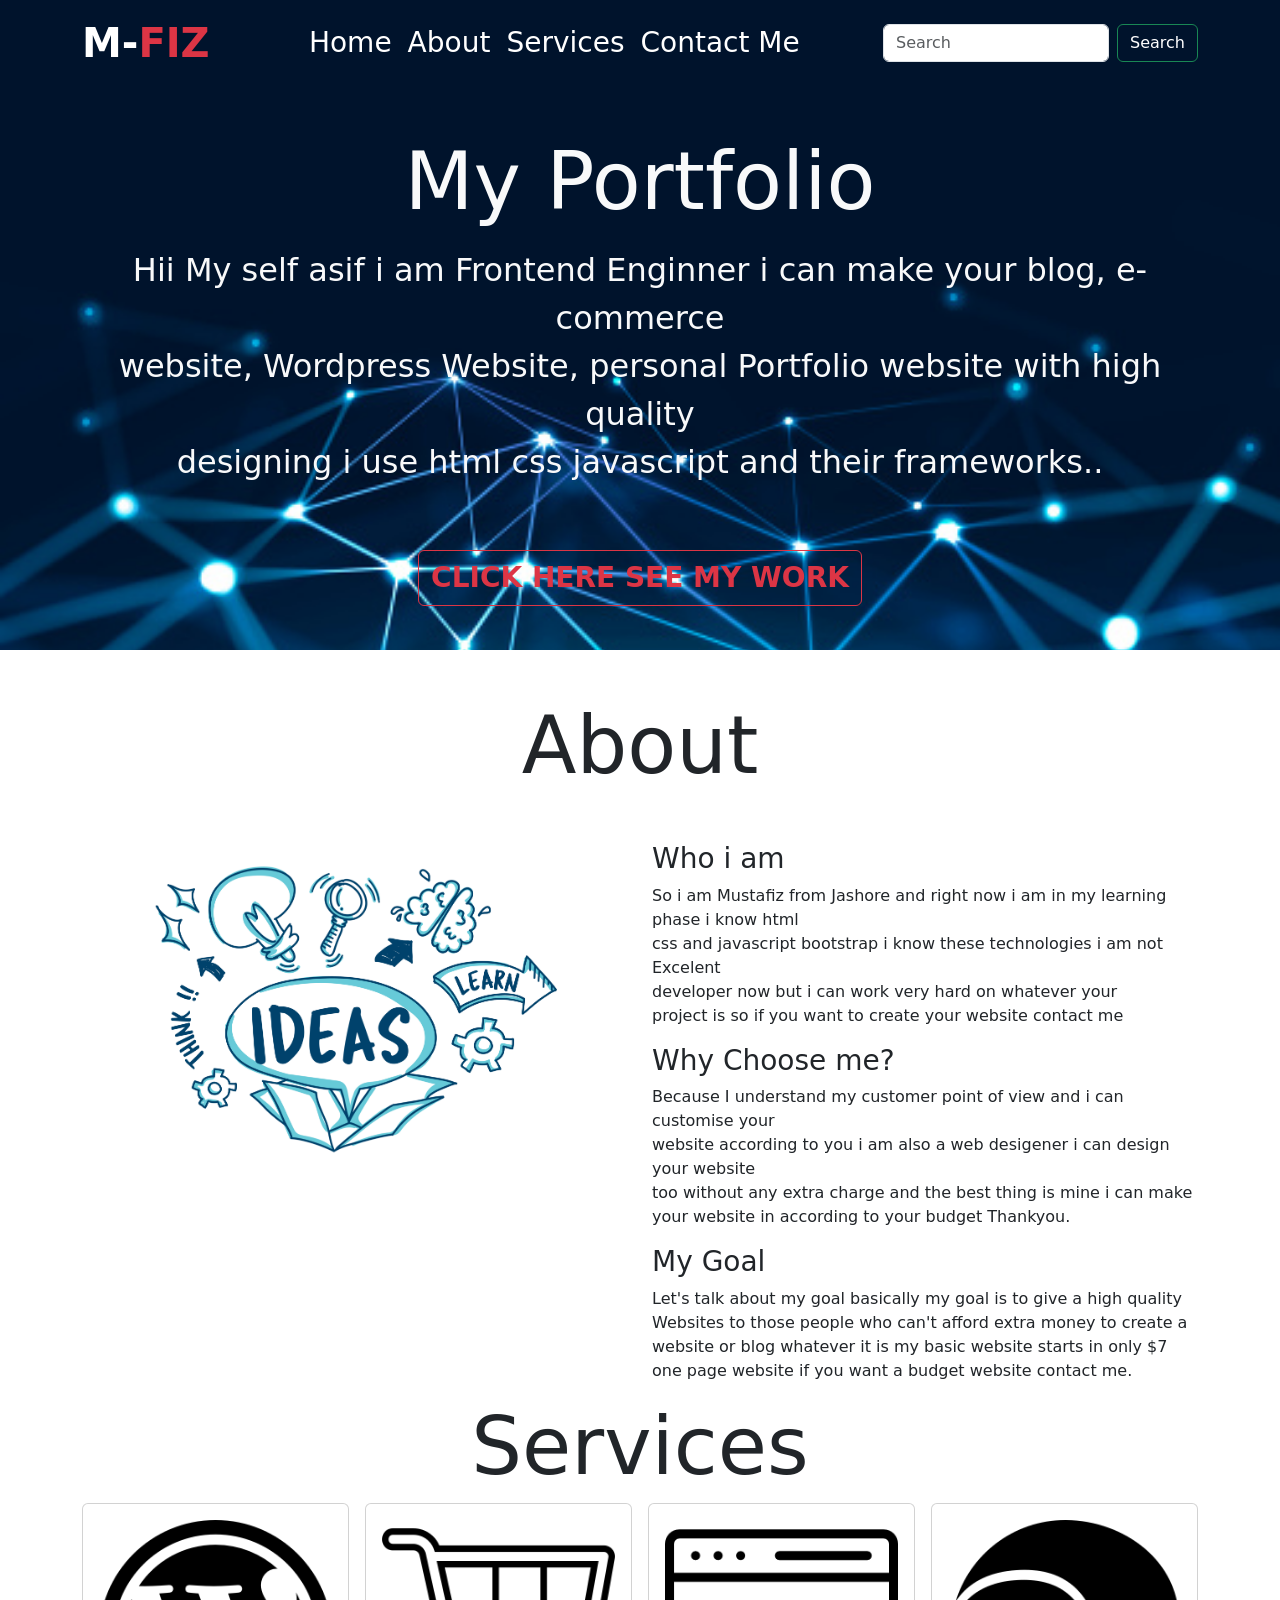
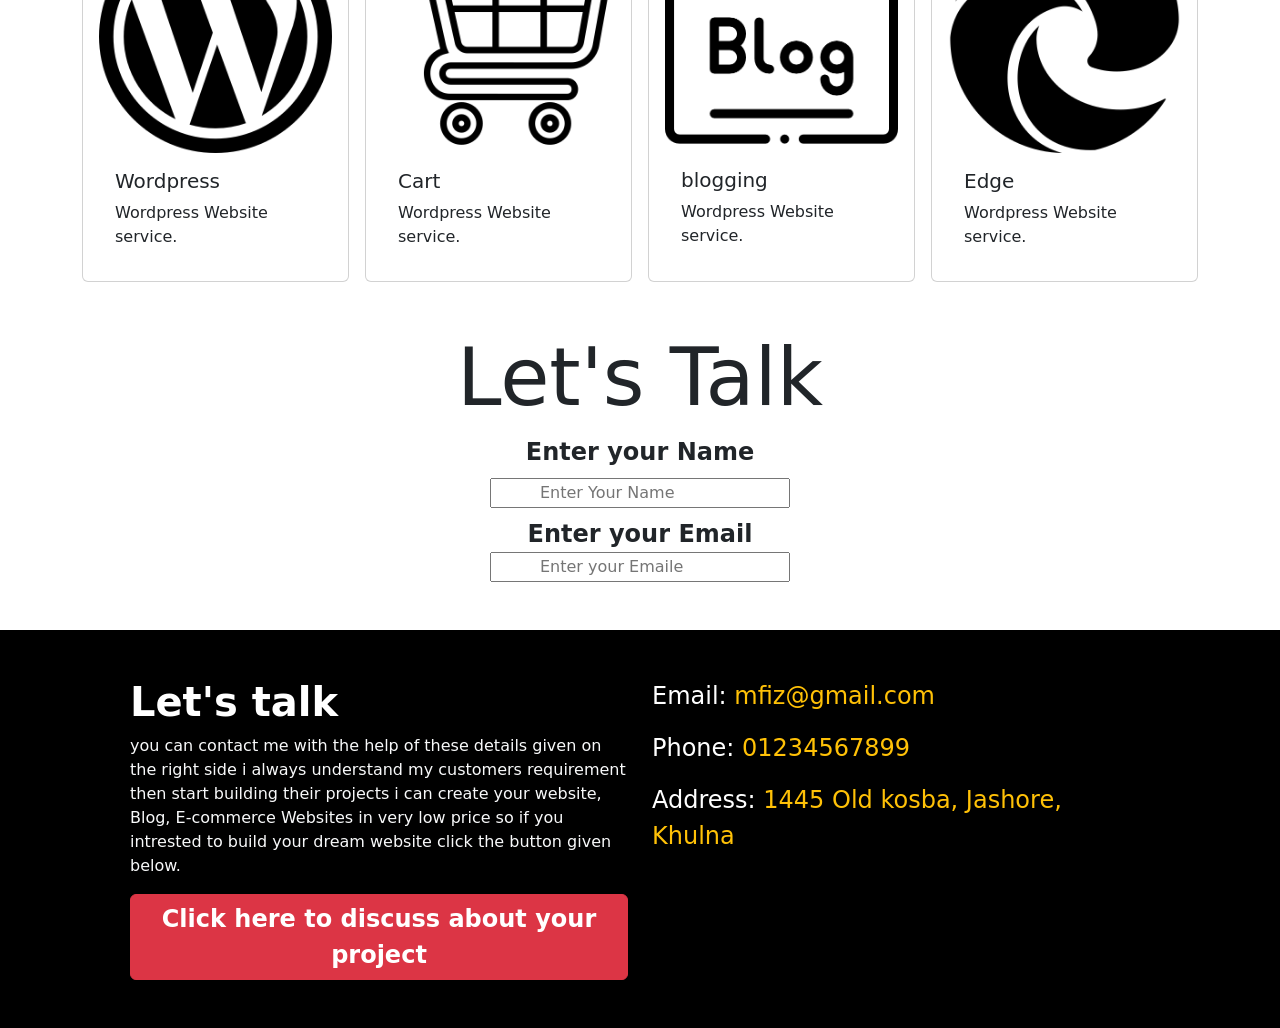
==== index.html @ 5efc2da9 "Add files via upload" ====
<!doctype html>
<html lang="en">

<head>
    <meta charset="utf-8">
    <meta name="viewport" content="width=device-width, initial-scale=1">
    <title>M-FIZ</title>
    <link href="https://cdn.jsdelivr.net/npm/bootstrap@5.3.0-alpha1/dist/css/bootstrap.min.css" rel="stylesheet"
        integrity="sha384-GLhlTQ8iRABdZLl6O3oVMWSktQOp6b7In1Zl3/Jr59b6EGGoI1aFkw7cmDA6j6gD" crossorigin="anonymous">
    <link rel="stylesheet" href="style.css">
</head>

<body>
    <!-- heder section start -->
    <header class="idea" id="home">
        <!-- navber section start -->
        <nav class="navbar navbar-expand-lg ">
            <div class="container">
                <a class="navbar-brand fs-1 text-white fw-bolder" href="#">M-<span class="text-danger">FIZ</span></a>
                <button class="navbar-toggler" type="button" data-bs-toggle="collapse"
                    data-bs-target="#navbarSupportedContent" aria-controls="navbarSupportedContent"
                    aria-expanded="false" aria-label="Toggle navigation">
                    <span class="navbar-toggler-icon"></span>
                </button>
                <div class="collapse navbar-collapse" id="navbarSupportedContent">
                    <ul class="navbar-nav mx-auto mb-2 mb-lg-0">
                        <li class="nav-item">
                            <a class="nav-link active fs-3 text-white" aria-current="page" href="#home">Home</a>
                        </li>
                        <li class="nav-item">
                            <a class="nav-link fs-3 text-white" href="#about">About</a>
                        </li>
                        <li class="nav-item">
                            <a class="nav-link fs-3 text-white" href="#service">Services</a>
                        </li>
                        <li class="nav-item">
                            <a class="nav-link fs-3 text-white" href="#contact">Contact Me</a>
                        </li>
                    </ul>
                    <form class="d-flex" role="search">
                        <input class="form-control me-2" type="search" placeholder="Search" aria-label="Search">
                        <button class="btn btn-outline-success text-white" type="submit">Search</button>
                    </form>
                </div>
            </div>
        </nav>
        <!-- banner section start -->
        <section class="container" id="home">
            <div class="banner text-center mt-5">
                <h1 class="text-light section-heading">My Portfolio</h1>
                <p class="fs-2 text-light mt-3 mb-3">Hii My self asif i am Frontend Enginner i can make your blog,
                    e-commerce <br>
                    website, Wordpress Website,
                    personal Portfolio website with high quality <br>
                    designing i use html css javascript and their
                    frameworks..</p>
                <button class="btn btn-outline-danger fs-3 fw-bold mt-5">CLICK HERE SEE MY WORK</button>
            </div>
        </section>
    </header>
    <!-- about section start -->
    <section class="container mt-5" id="about">
        <h1 class="section-heading text-center">About</h1>
        <div class="mt-5">
            <div class="row row-cols-1 row-cols-md-2">
                <div class="col">
                    <div class="img">
                        <img class="img-fluid" src="images/20540.jpg" alt="">
                    </div>
                </div>
                <div class="col">
                    <h3>Who i am</h3>
                    <p>So i am Mustafiz from Jashore and right now i am in my learning phase i know html <br> css and javascript bootstrap i know these technologies i am not Excelent <br> developer now but i can work very hard on whatever your <br> project is so if you want to create your website contact me</p>
                    <h3>Why Choose me?</h3>
                    <p>Because I understand my customer point of view and i can customise your <br> website according to you i am also a web desigener i can design your website <br> too without any extra charge and the best thing is mine i can make your website in according to your budget Thankyou.</p>
                    <h3>My Goal</h3>
                    <p>Let's talk about my goal basically my goal is to give a high quality Websites to those people who can't afford extra money to create a website or blog whatever it is my basic website starts in only $7 one page website if you want a budget website contact me.</p>
                </div>
            </div>
        </div>
    </section>
    <!-- service section start -->
    <section class="container service-center" id="service">
        <h1 class="section-heading text-center">Services</h1>
        <div class="d-flex flex-md-row flex-column  gap-3">
            <div class="card p-3 " style="width: 18rem;">
                <img src="images/wordpress-logo.png" class="card-img-top" alt="...">
                <div class="card-body">
                  <h5 class="card-title">Wordpress</h5>
                  <p class="card-text">Wordpress Website service.</p>
                </div>
              </div>
            <div class="card p-3 " style="width: 18rem;">
                <img src="images/purchase.png" class="card-img-top" alt="...">
                <div class="card-body">
                  <h5 class="card-title">Cart</h5>
                  <p class="card-text">Wordpress Website service.</p>
                </div>
              </div>
            <div class="card p-3 " style="width: 18rem;">
                <img src="images/blogging.png" class="card-img-top" alt="...">
                <div class="card-body">
                  <h5 class="card-title">blogging</h5>
                  <p class="card-text">Wordpress Website service.</p>
                </div>
              </div>
            <div class="card p-3 " style="width: 18rem;">
                <img src="images/microsoft.png" class="card-img-top" alt="...">
                <div class="card-body">
                  <h5 class="card-title">Edge</h5>
                  <p class="card-text">Wordpress Website service.</p>
                </div>
              </div>
        </div>
    </section>
    <!-- lets talk section -->
    <section class="container mt-5 mb-5" id="contact">
        <h1 class="section-heading text-center">Let's Talk</h1>
        <div class="form text-center">
            <form action="#">
                <label class="fw-bold fs-4 d-block mb-2">Enter your Name</label>
                <input class="px-5" type="text" placeholder="Enter Your Name">
                <label class="fw-bold fs-4 d-block mt-2">Enter your Email</label>
                <input class="px-5" type="text" placeholder="Enter your Emaile">
            </form>
        </div>
    </section>
    <footer class="bg-black">
        <div class="container">
            <div class="row row-cols-1 row-cols-md-2 p-5">
                <div class="col">
                    <h3 class="text-white fw-bold fs-1">Let's talk</h3>
                    <p class="text-light">you can contact me with the help of these details given on the right side i always understand my customers requirement then start building their projects i can create your website, Blog, E-commerce Websites in very low price so if you intrested to build your dream website click the button given below.</p>
                    <button class="btn btn-danger fs-4 fw-bold">Click here to discuss about your project</button>
                </div>
                <div class="col">
                    <p class="fs-4 text-white">Email: <span  class="text-warning">  mfiz@gmail.com</span></p>
                    <p class="fs-4 text-white">Phone: <span class="text-warning">01234567899</span></p>
                    <p class="fs-4 text-white">Address: <span class="text-warning">1445 Old kosba, Jashore, Khulna</span></p>
                </div>
            </div>
        </div>
    </footer>

    <script src="https://cdn.jsdelivr.net/npm/bootstrap@5.3.0-alpha1/dist/js/bootstrap.bundle.min.js"
        integrity="sha384-w76AqPfDkMBDXo30jS1Sgez6pr3x5MlQ1ZAGC+nuZB+EYdgRZgiwxhTBTkF7CXvN" crossorigin="anonymous">
    </script>
</body>

</html>
---- style.css ----
.idea{
    background-image: url(images/banner.jpg);
    height: 650px;
    width: 100%;
    background-size: cover;
    background-repeat: no-repeat;
}
.section-heading{
    font-size: 5rem;
}
.service-center{
    margin: auto;
}
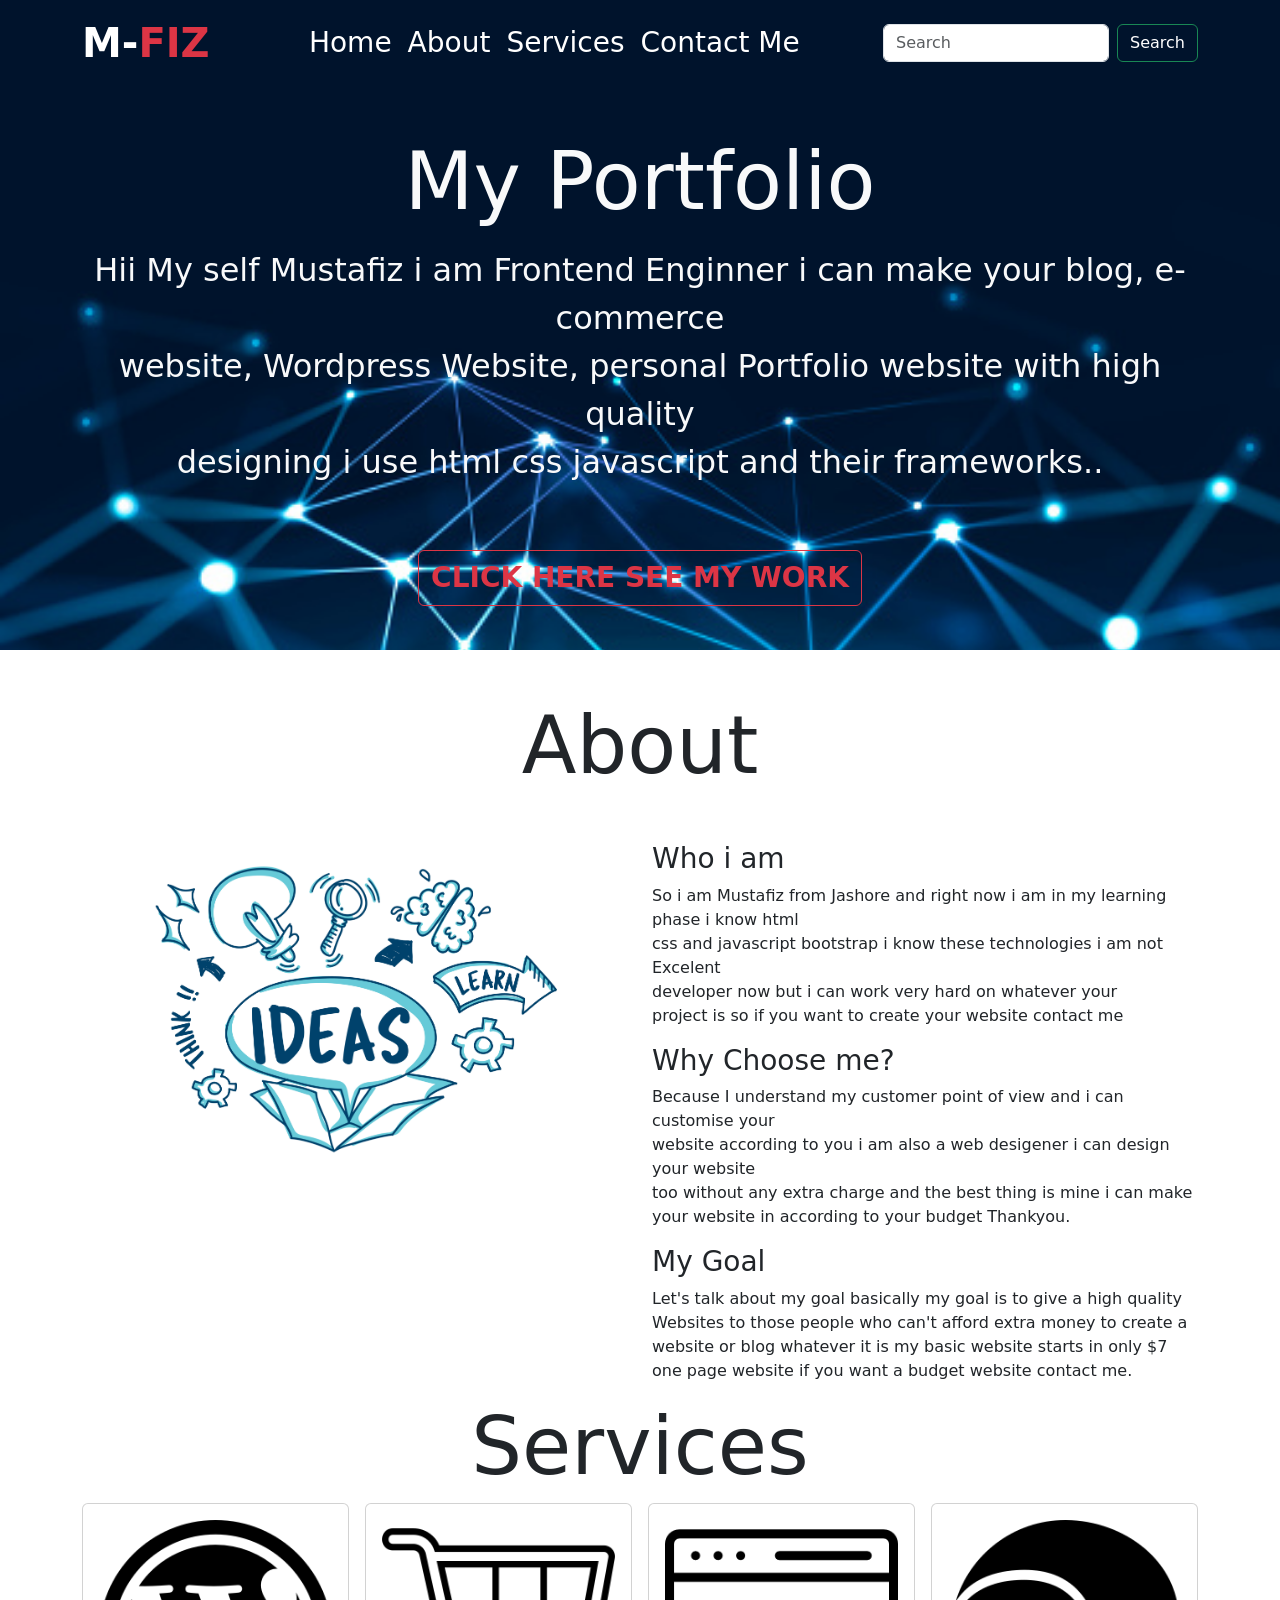
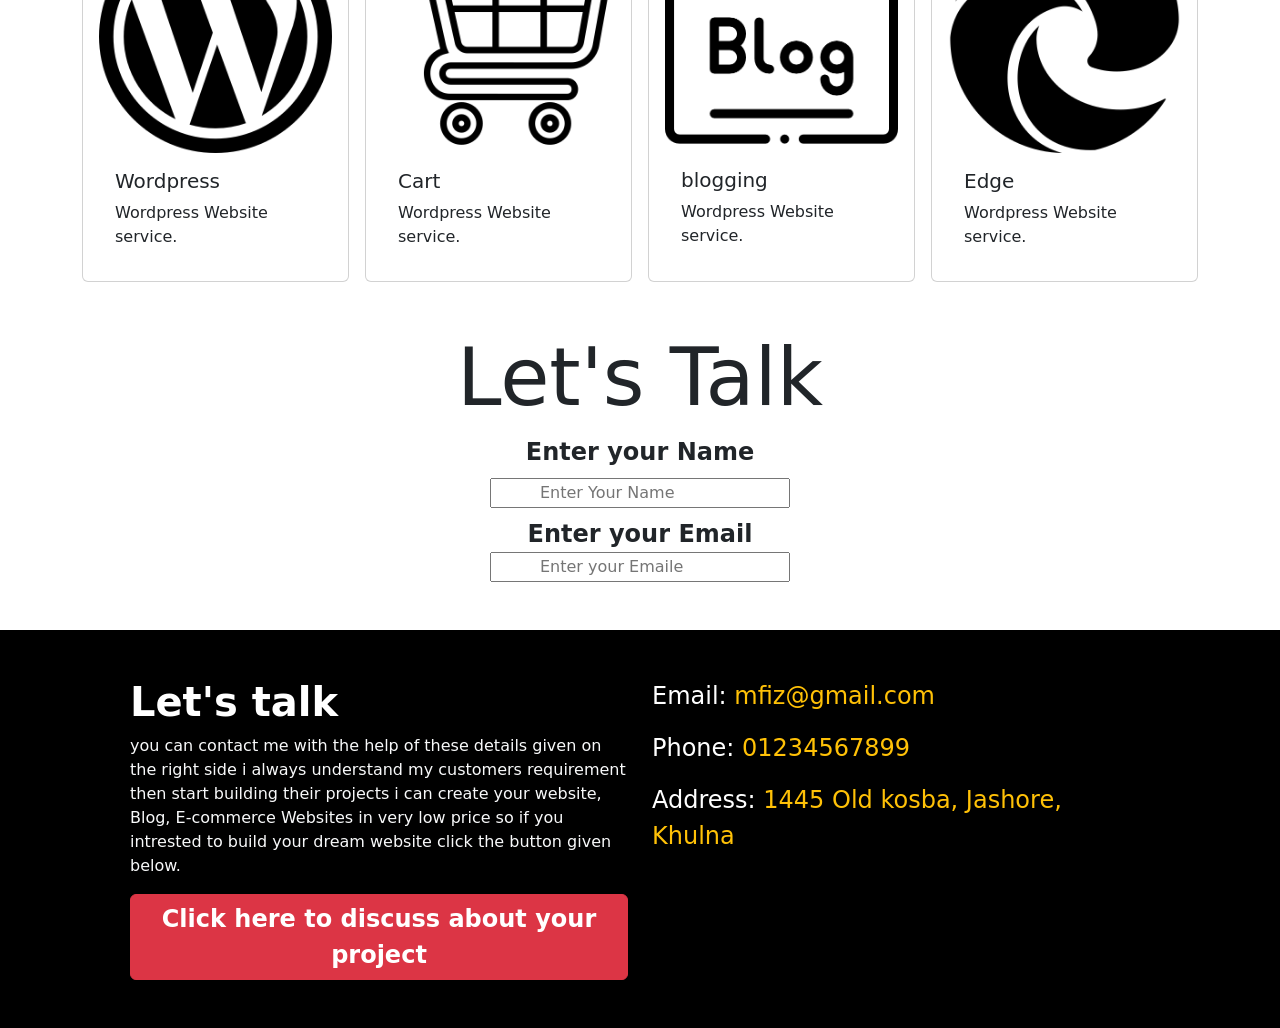
==== commit fe2e1474: "Update index.html" ====
--- a/index.html
+++ b/index.html
@@ -48,7 +48,7 @@
         <section class="container" id="home">
             <div class="banner text-center mt-5">
                 <h1 class="text-light section-heading">My Portfolio</h1>
-                <p class="fs-2 text-light mt-3 mb-3">Hii My self asif i am Frontend Enginner i can make your blog,
+                <p class="fs-2 text-light mt-3 mb-3">Hii My self Mustafiz i am Frontend Enginner i can make your blog,
                     e-commerce <br>
                     website, Wordpress Website,
                     personal Portfolio website with high quality <br>
@@ -147,4 +147,4 @@
     </script>
 </body>
 
-</html>+</html>
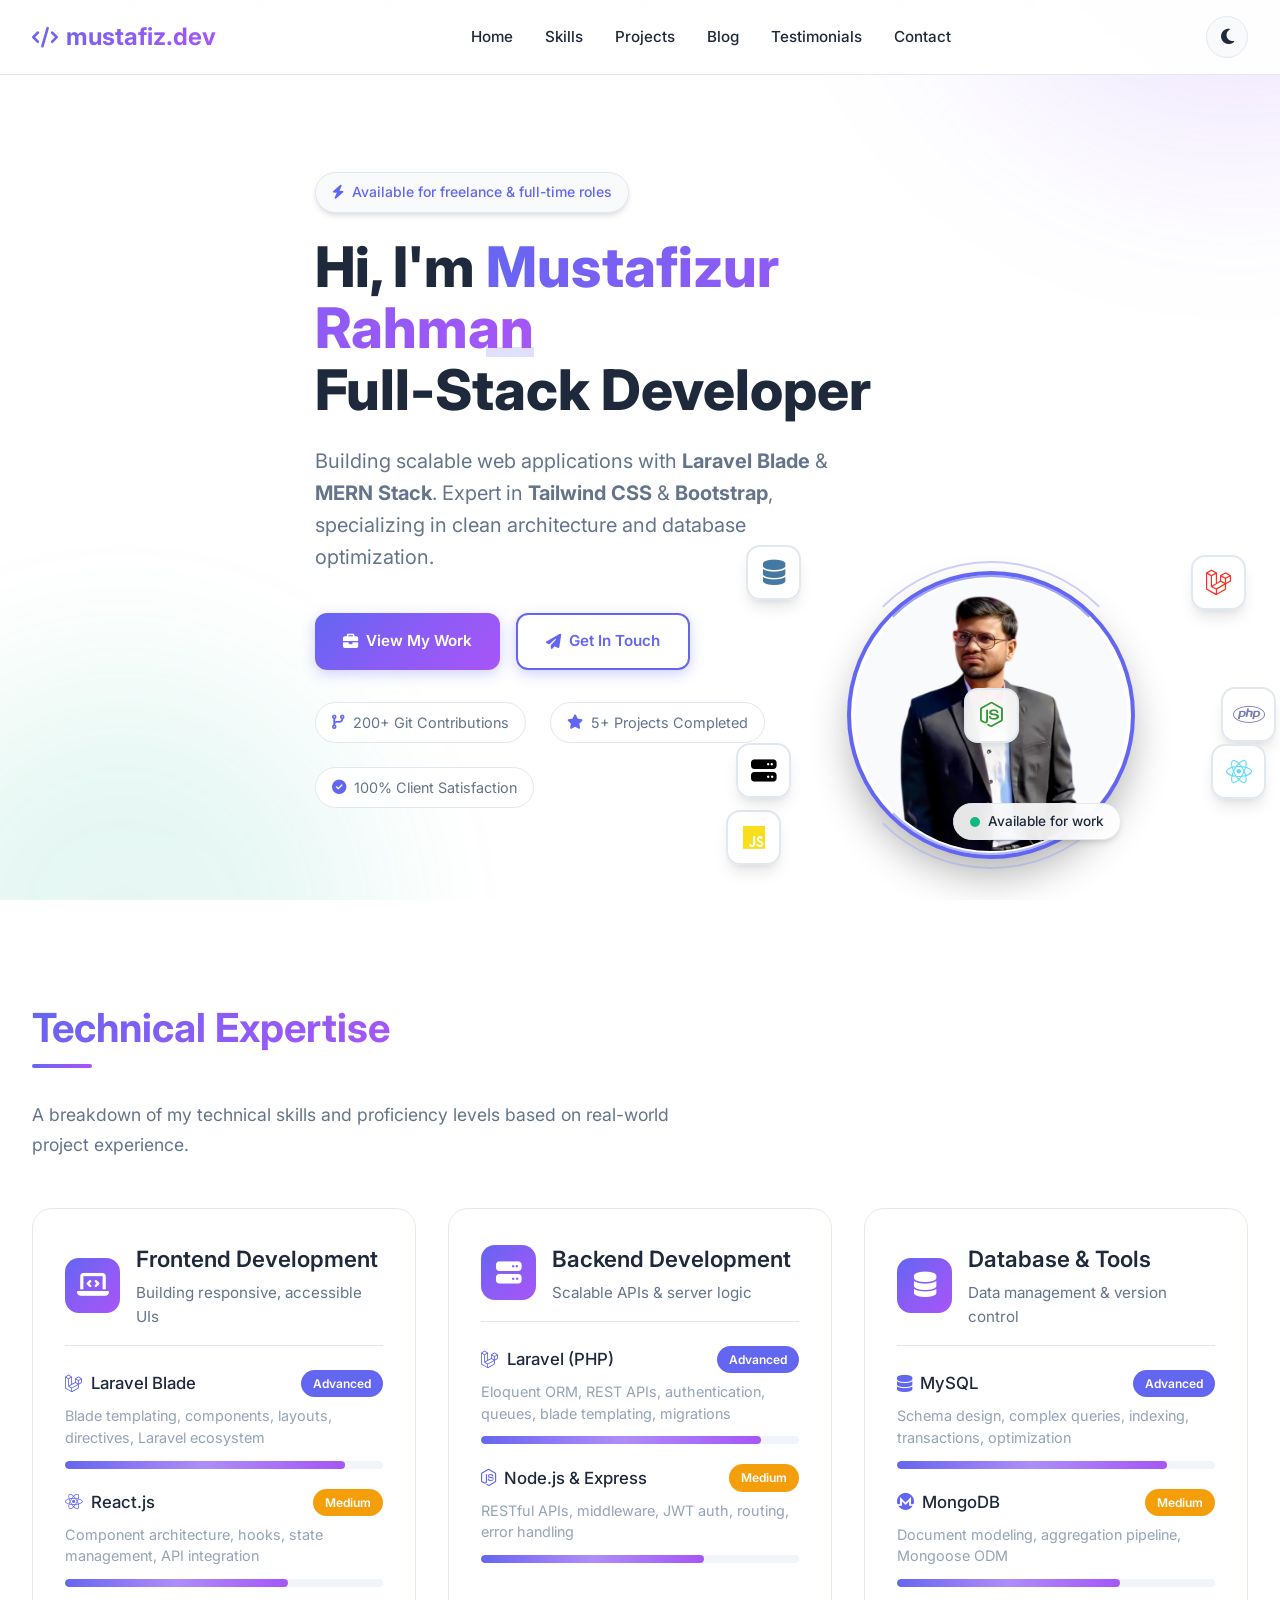
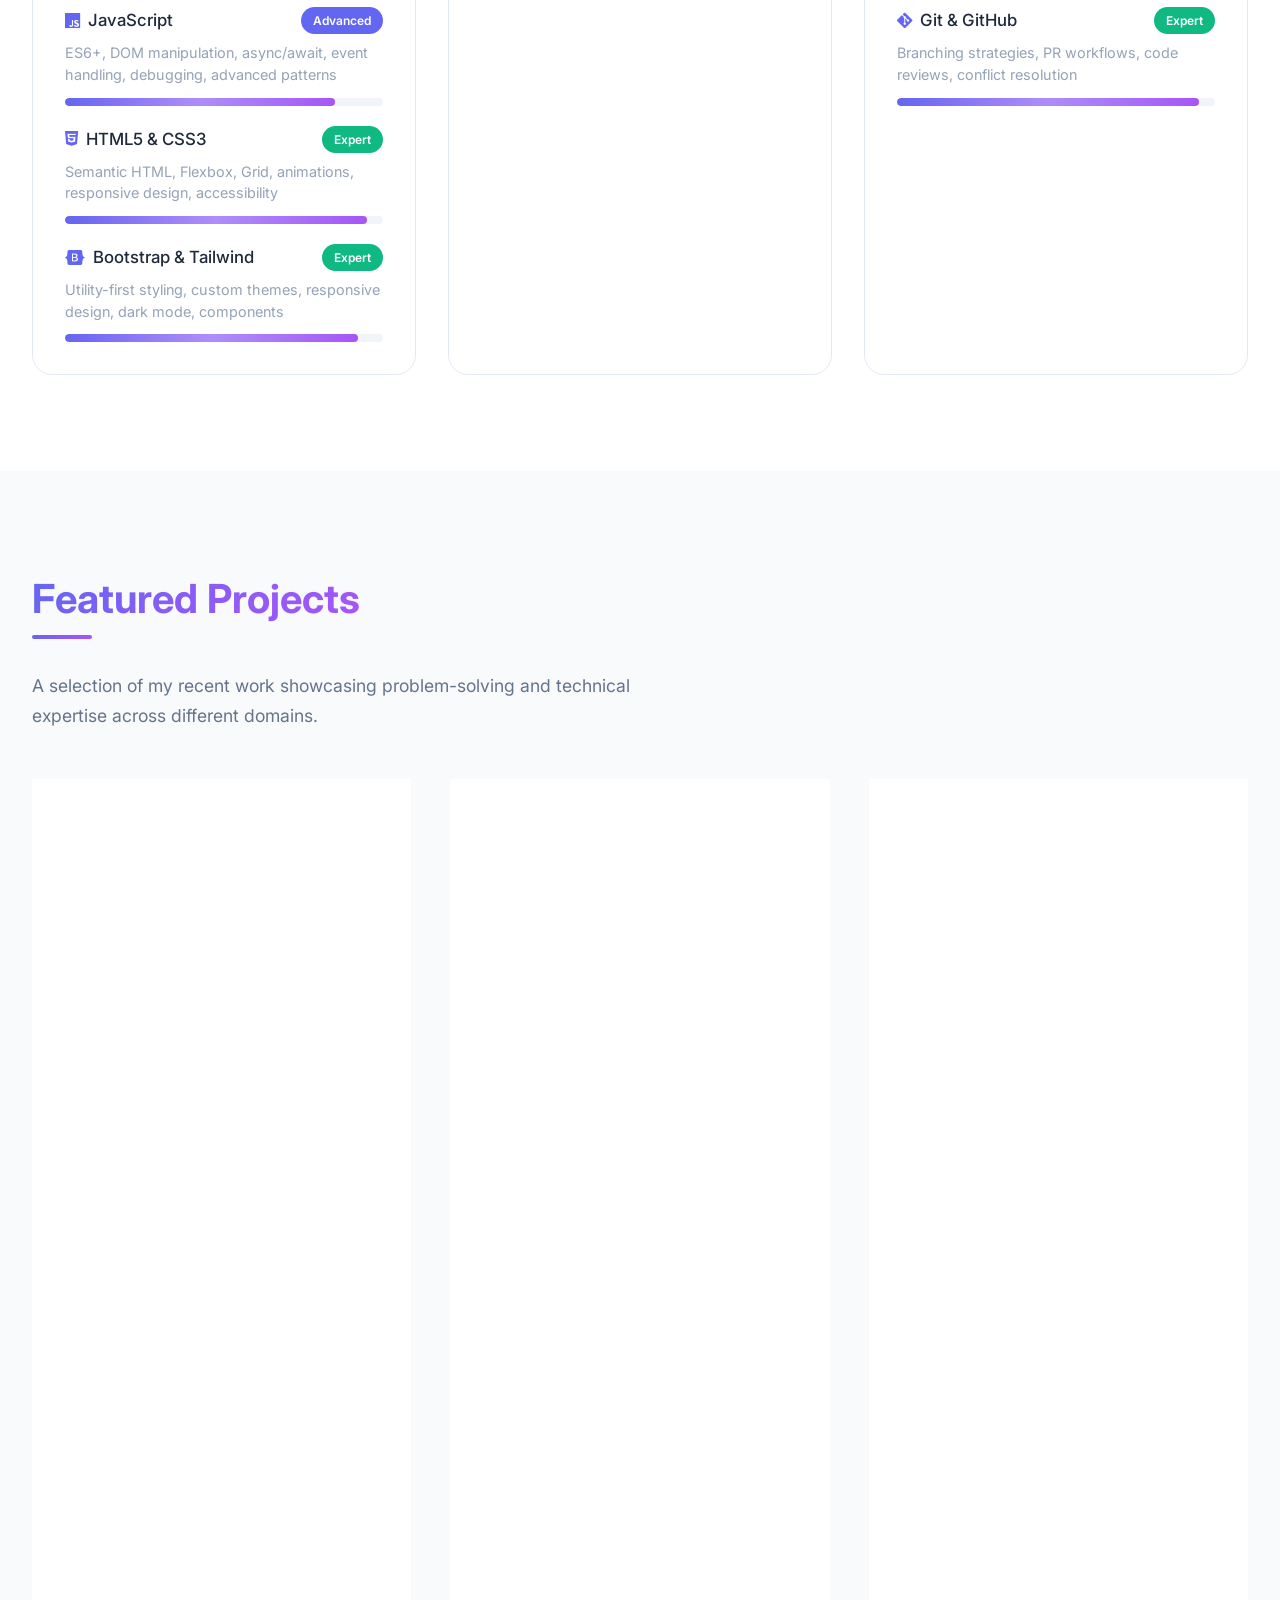
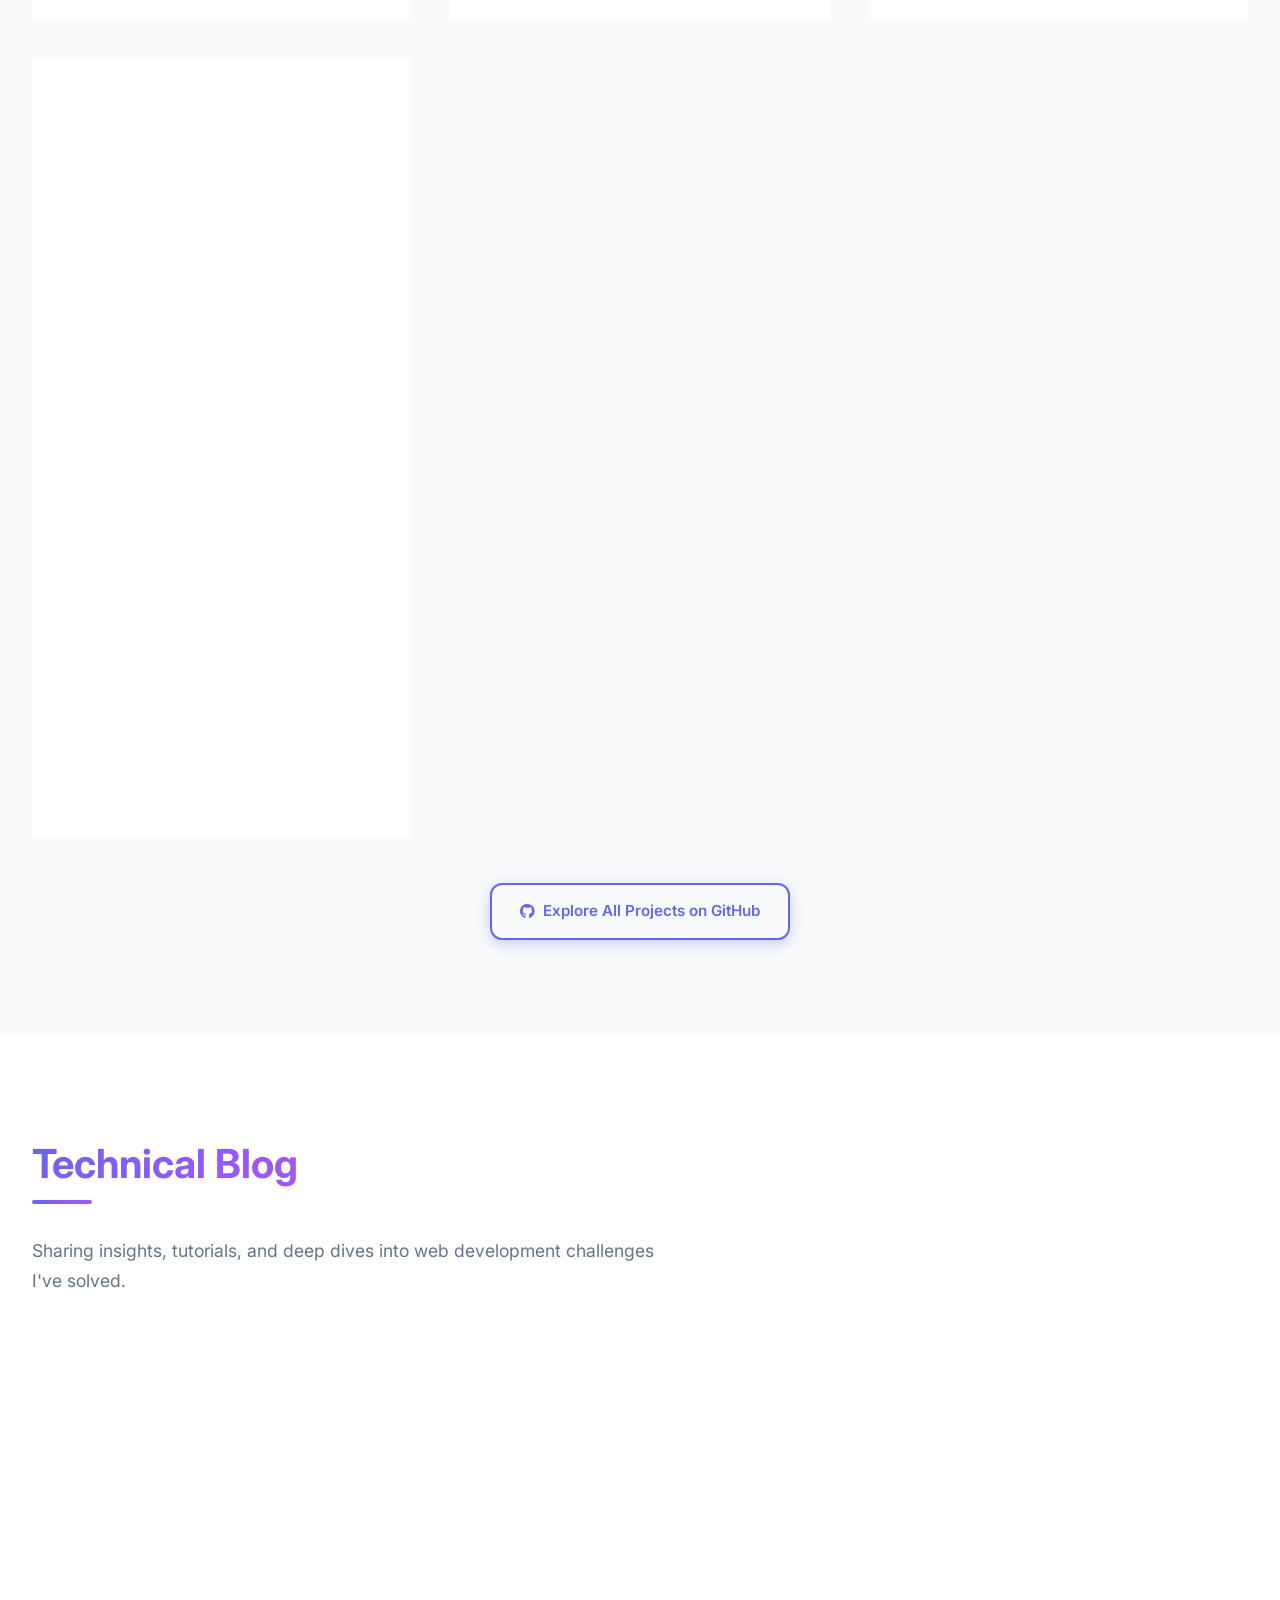
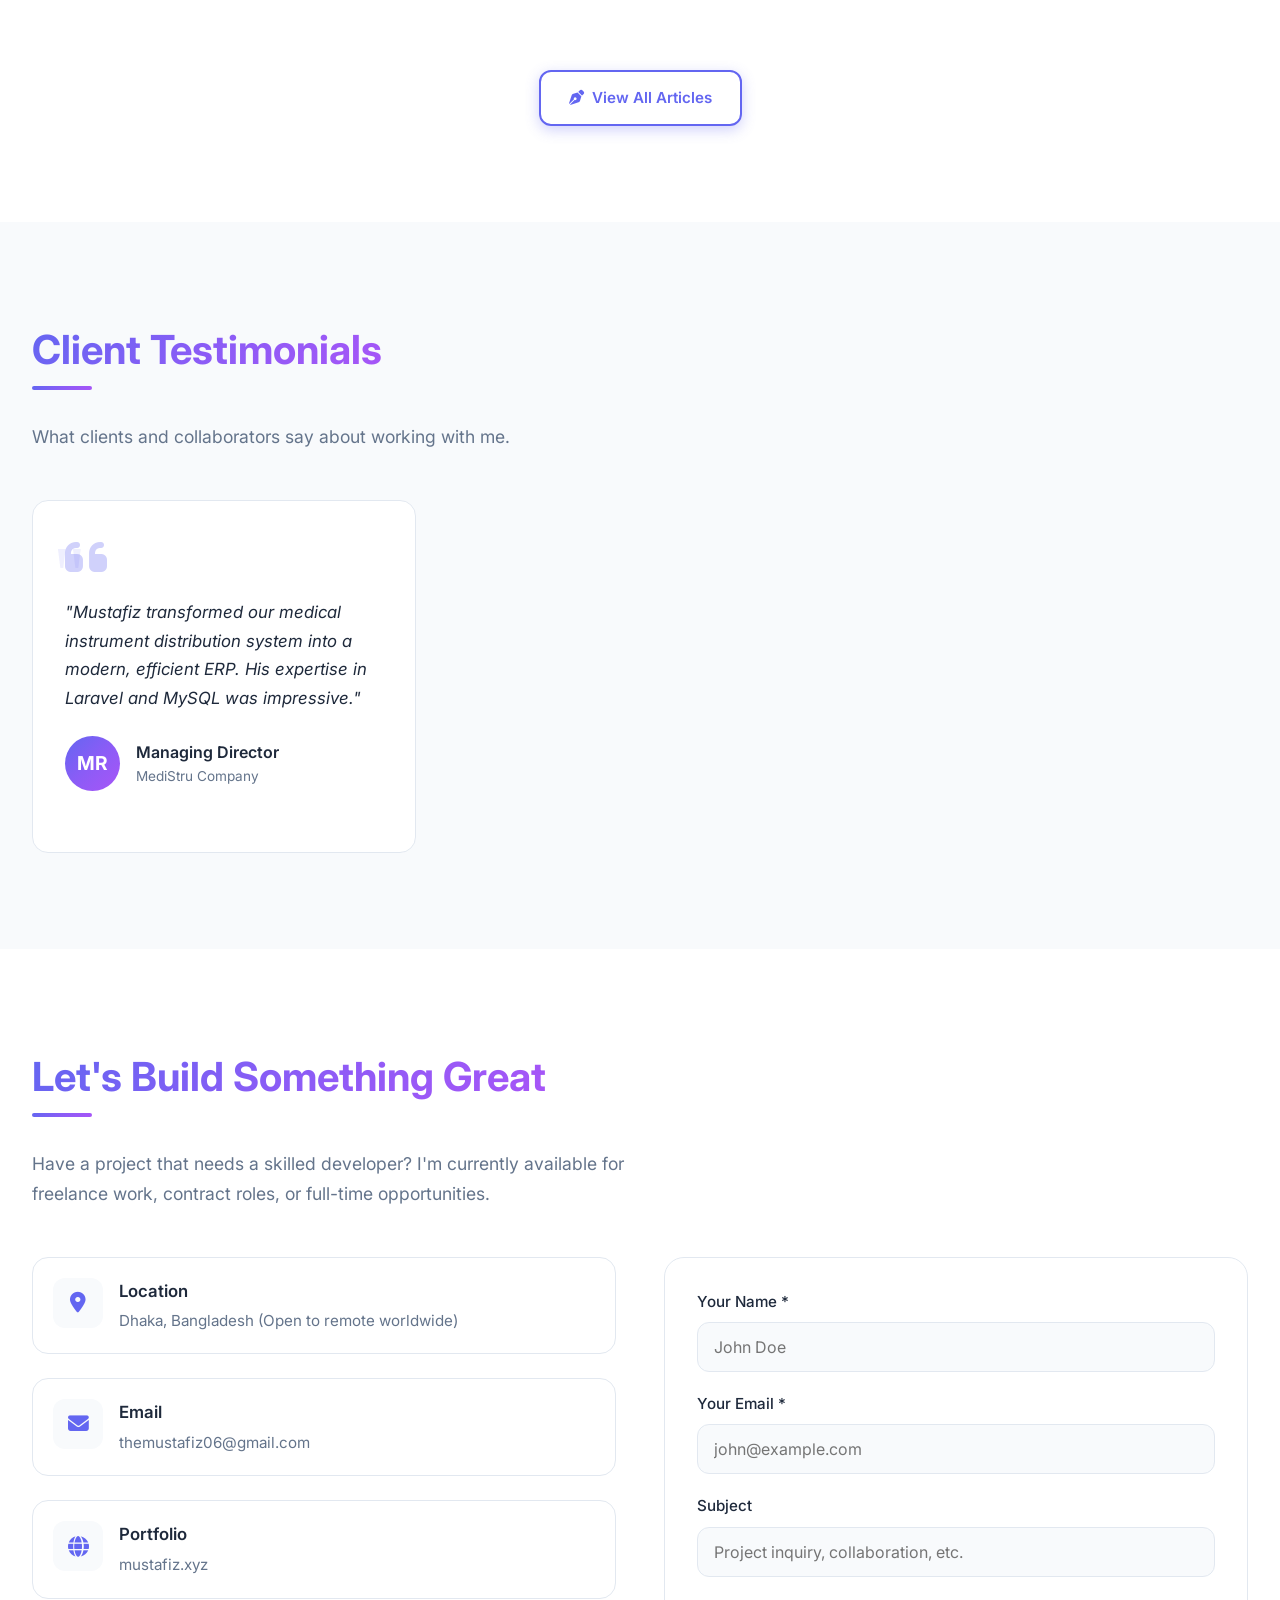
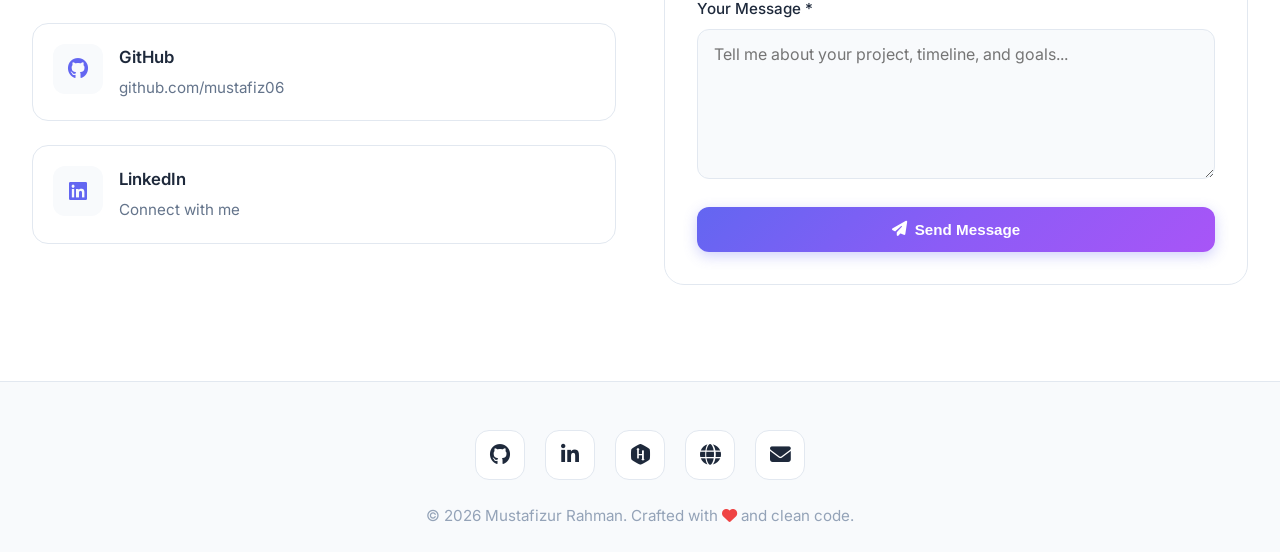
==== commit 7dd835c6: "full site upload" ====
--- a/index.html
+++ b/index.html
@@ -1,150 +1,918 @@
-<!doctype html>
-<html lang="en">
-
-<head>
-    <meta charset="utf-8">
-    <meta name="viewport" content="width=device-width, initial-scale=1">
-    <title>M-FIZ</title>
-    <link href="https://cdn.jsdelivr.net/npm/bootstrap@5.3.0-alpha1/dist/css/bootstrap.min.css" rel="stylesheet"
-        integrity="sha384-GLhlTQ8iRABdZLl6O3oVMWSktQOp6b7In1Zl3/Jr59b6EGGoI1aFkw7cmDA6j6gD" crossorigin="anonymous">
-    <link rel="stylesheet" href="style.css">
-</head>
-
-<body>
-    <!-- heder section start -->
-    <header class="idea" id="home">
-        <!-- navber section start -->
-        <nav class="navbar navbar-expand-lg ">
-            <div class="container">
-                <a class="navbar-brand fs-1 text-white fw-bolder" href="#">M-<span class="text-danger">FIZ</span></a>
-                <button class="navbar-toggler" type="button" data-bs-toggle="collapse"
-                    data-bs-target="#navbarSupportedContent" aria-controls="navbarSupportedContent"
-                    aria-expanded="false" aria-label="Toggle navigation">
-                    <span class="navbar-toggler-icon"></span>
-                </button>
-                <div class="collapse navbar-collapse" id="navbarSupportedContent">
-                    <ul class="navbar-nav mx-auto mb-2 mb-lg-0">
-                        <li class="nav-item">
-                            <a class="nav-link active fs-3 text-white" aria-current="page" href="#home">Home</a>
-                        </li>
-                        <li class="nav-item">
-                            <a class="nav-link fs-3 text-white" href="#about">About</a>
-                        </li>
-                        <li class="nav-item">
-                            <a class="nav-link fs-3 text-white" href="#service">Services</a>
-                        </li>
-                        <li class="nav-item">
-                            <a class="nav-link fs-3 text-white" href="#contact">Contact Me</a>
-                        </li>
-                    </ul>
-                    <form class="d-flex" role="search">
-                        <input class="form-control me-2" type="search" placeholder="Search" aria-label="Search">
-                        <button class="btn btn-outline-success text-white" type="submit">Search</button>
-                    </form>
-                </div>
-            </div>
-        </nav>
-        <!-- banner section start -->
-        <section class="container" id="home">
-            <div class="banner text-center mt-5">
-                <h1 class="text-light section-heading">My Portfolio</h1>
-                <p class="fs-2 text-light mt-3 mb-3">Hii My self Mustafiz i am Frontend Enginner i can make your blog,
-                    e-commerce <br>
-                    website, Wordpress Website,
-                    personal Portfolio website with high quality <br>
-                    designing i use html css javascript and their
-                    frameworks..</p>
-                <button class="btn btn-outline-danger fs-3 fw-bold mt-5">CLICK HERE SEE MY WORK</button>
-            </div>
-        </section>
-    </header>
-    <!-- about section start -->
-    <section class="container mt-5" id="about">
-        <h1 class="section-heading text-center">About</h1>
-        <div class="mt-5">
-            <div class="row row-cols-1 row-cols-md-2">
-                <div class="col">
-                    <div class="img">
-                        <img class="img-fluid" src="images/20540.jpg" alt="">
-                    </div>
-                </div>
-                <div class="col">
-                    <h3>Who i am</h3>
-                    <p>So i am Mustafiz from Jashore and right now i am in my learning phase i know html <br> css and javascript bootstrap i know these technologies i am not Excelent <br> developer now but i can work very hard on whatever your <br> project is so if you want to create your website contact me</p>
-                    <h3>Why Choose me?</h3>
-                    <p>Because I understand my customer point of view and i can customise your <br> website according to you i am also a web desigener i can design your website <br> too without any extra charge and the best thing is mine i can make your website in according to your budget Thankyou.</p>
-                    <h3>My Goal</h3>
-                    <p>Let's talk about my goal basically my goal is to give a high quality Websites to those people who can't afford extra money to create a website or blog whatever it is my basic website starts in only $7 one page website if you want a budget website contact me.</p>
-                </div>
-            </div>
-        </div>
-    </section>
-    <!-- service section start -->
-    <section class="container service-center" id="service">
-        <h1 class="section-heading text-center">Services</h1>
-        <div class="d-flex flex-md-row flex-column  gap-3">
-            <div class="card p-3 " style="width: 18rem;">
-                <img src="images/wordpress-logo.png" class="card-img-top" alt="...">
-                <div class="card-body">
-                  <h5 class="card-title">Wordpress</h5>
-                  <p class="card-text">Wordpress Website service.</p>
-                </div>
-              </div>
-            <div class="card p-3 " style="width: 18rem;">
-                <img src="images/purchase.png" class="card-img-top" alt="...">
-                <div class="card-body">
-                  <h5 class="card-title">Cart</h5>
-                  <p class="card-text">Wordpress Website service.</p>
-                </div>
-              </div>
-            <div class="card p-3 " style="width: 18rem;">
-                <img src="images/blogging.png" class="card-img-top" alt="...">
-                <div class="card-body">
-                  <h5 class="card-title">blogging</h5>
-                  <p class="card-text">Wordpress Website service.</p>
-                </div>
-              </div>
-            <div class="card p-3 " style="width: 18rem;">
-                <img src="images/microsoft.png" class="card-img-top" alt="...">
-                <div class="card-body">
-                  <h5 class="card-title">Edge</h5>
-                  <p class="card-text">Wordpress Website service.</p>
-                </div>
-              </div>
-        </div>
-    </section>
-    <!-- lets talk section -->
-    <section class="container mt-5 mb-5" id="contact">
-        <h1 class="section-heading text-center">Let's Talk</h1>
-        <div class="form text-center">
-            <form action="#">
-                <label class="fw-bold fs-4 d-block mb-2">Enter your Name</label>
-                <input class="px-5" type="text" placeholder="Enter Your Name">
-                <label class="fw-bold fs-4 d-block mt-2">Enter your Email</label>
-                <input class="px-5" type="text" placeholder="Enter your Emaile">
-            </form>
-        </div>
-    </section>
-    <footer class="bg-black">
-        <div class="container">
-            <div class="row row-cols-1 row-cols-md-2 p-5">
-                <div class="col">
-                    <h3 class="text-white fw-bold fs-1">Let's talk</h3>
-                    <p class="text-light">you can contact me with the help of these details given on the right side i always understand my customers requirement then start building their projects i can create your website, Blog, E-commerce Websites in very low price so if you intrested to build your dream website click the button given below.</p>
-                    <button class="btn btn-danger fs-4 fw-bold">Click here to discuss about your project</button>
-                </div>
-                <div class="col">
-                    <p class="fs-4 text-white">Email: <span  class="text-warning">  mfiz@gmail.com</span></p>
-                    <p class="fs-4 text-white">Phone: <span class="text-warning">01234567899</span></p>
-                    <p class="fs-4 text-white">Address: <span class="text-warning">1445 Old kosba, Jashore, Khulna</span></p>
-                </div>
-            </div>
-        </div>
-    </footer>
-
-    <script src="https://cdn.jsdelivr.net/npm/bootstrap@5.3.0-alpha1/dist/js/bootstrap.bundle.min.js"
-        integrity="sha384-w76AqPfDkMBDXo30jS1Sgez6pr3x5MlQ1ZAGC+nuZB+EYdgRZgiwxhTBTkF7CXvN" crossorigin="anonymous">
-    </script>
-</body>
-
-</html>
+<!DOCTYPE html>
+<html lang="en">
+
+<head>
+    <meta charset="UTF-8" />
+    <meta name="viewport" content="width=device-width, initial-scale=1.0" />
+    <meta name="description"
+        content="Portfolio of Mustafizur Rahman - Full-Stack Developer specializing in Laravel Blade, MERN Stack, Tailwind CSS & Bootstrap.">
+    <meta name="keywords"
+        content="Mustafizur Rahman, Full-Stack Developer, Laravel, MERN, React, Node.js, Express, MongoDB, MySQL, Bangladesh, Web Developer, Tailwind CSS, Bootstrap">
+    <meta name="author" content="Mustafizur Rahman">
+    <meta property="og:title" content="Mustafizur Rahman | Full-Stack Developer">
+    <meta property="og:description" content="Building scalable web applications with Laravel Blade & MERN Stack">
+    <meta property="og:image" content="/profile.png">
+    <meta property="og:url" content="https://mustafiz.xyz">
+    <meta name="theme-color" content="#6366F1">
+
+    <title>Mustafizur Rahman | Full-Stack Developer</title>
+
+    <!-- Preconnect for Performance -->
+    <link rel="stylesheet" href="style.css">
+    <link rel="preconnect" href="https://fonts.googleapis.com">
+    <link rel="preconnect" href="https://fonts.gstatic.com" crossorigin>
+    <link
+        href="https://fonts.googleapis.com/css2?family=Inter:wght@300;400;500;600;700;800&family=Fira+Code:wght@400;500&display=swap"
+        rel="stylesheet">
+    <link rel="stylesheet" href="https://cdnjs.cloudflare.com/ajax/libs/font-awesome/6.4.0/css/all.min.css">
+
+</head>
+
+<body>
+    <!-- Loading Screen -->
+    <div class="loading" id="loading">
+        <div class="loader"></div>
+    </div>
+
+    <!-- Scroll Progress Bar -->
+    <div class="scroll-progress" id="scrollProgress"></div>
+
+    <!-- Back to Top Button -->
+    <button class="back-to-top" id="backToTop" aria-label="Back to top">
+        <i class="fas fa-arrow-up"></i>
+    </button>
+
+    <!-- Header -->
+    <header id="header">
+        <div class="container">
+            <nav>
+                <a href="#home" class="logo">
+                    <i class="fas fa-code"></i>
+                    mustafiz.dev
+                </a>
+                <ul class="nav-links" id="navLinks">
+                    <li><a href="#home">Home</a></li>
+                    <li><a href="#skills">Skills</a></li>
+                    <li><a href="#projects">Projects</a></li>
+                    <li><a href="#blog">Blog</a></li>
+                    <li><a href="#testimonials">Testimonials</a></li>
+                    <li><a href="#contact">Contact</a></li>
+                </ul>
+                <div class="nav-actions">
+                    <button class="theme-toggle" id="themeToggle" aria-label="Toggle theme">
+                        <i class="fas fa-moon"></i>
+                    </button>
+                    <button class="mobile-toggle" id="mobileToggle" aria-label="Toggle menu">
+                        <i class="fas fa-bars"></i>
+                    </button>
+                </div>
+            </nav>
+        </div>
+    </header>
+
+    <!-- Hero Section -->
+    <section class="hero" id="home">
+        <!-- Animated Particles -->
+        <div class="particles">
+            <div class="particle"></div>
+            <div class="particle"></div>
+            <div class="particle"></div>
+            <div class="particle"></div>
+            <div class="particle"></div>
+            <div class="particle"></div>
+        </div>
+
+        <div class="container">
+            <div class="hero-content">
+                <div class="hero-badge">
+                    <i class="fas fa-bolt"></i>
+                    Available for freelance & full-time roles
+                </div>
+                <h1 class="hero-title">
+                    Hi, I'm <span>Mustafizur Rahman</span><br />
+                    Full-Stack Developer
+                </h1>
+                <p class="hero-text">
+                    Building scalable web applications with <strong>Laravel Blade</strong> & <strong>MERN
+                        Stack</strong>.
+                    Expert in <strong>Tailwind CSS</strong> & <strong>Bootstrap</strong>, specializing in clean
+                    architecture and database optimization.
+                </p>
+                <div class="hero-buttons">
+                    <a href="#projects" class="btn">
+                        <i class="fas fa-briefcase"></i> View My Work
+                    </a>
+                    <a href="#contact" class="btn btn-outline">
+                        <i class="fas fa-paper-plane"></i> Get In Touch
+                    </a>
+                </div>
+
+                <div class="hero-social-proof">
+                    <div class="hero-social-proof-item">
+                        <i class="fas fa-code-branch"></i>
+                        <span>200+ Git Contributions</span>
+                    </div>
+                    <div class="hero-social-proof-item">
+                        <i class="fas fa-star"></i>
+                        <span>5+ Projects Completed</span>
+                    </div>
+                    <div class="hero-social-proof-item">
+                        <i class="fas fa-check-circle"></i>
+                        <span>100% Client Satisfaction</span>
+                    </div>
+                </div>
+            </div>
+
+            <!-- Profile Image Container -->
+            <div class="hero-image-container">
+                <div class="profile-image-wrapper">
+                    <img src="/profile.png" alt="Mustafizur Rahman - Full-Stack Developer" class="profile-image"
+                        loading="eager" />
+                    <div class="profile-ring"></div>
+                    <div class="profile-ring-delayed"></div>
+                    <div class="profile-status">
+                        <span class="status-dot"></span>
+                        Available for work
+                    </div>
+                </div>
+
+                <!-- Floating Tech Icons (7 icons) -->
+                <div class="floating-icon icon-laravel"><i class="fab fa-laravel"></i></div>
+                <div class="floating-icon icon-js"><i class="fab fa-js"></i></div>
+                <div class="floating-icon icon-php"><i class="fab fa-php"></i></div>
+                <div class="floating-icon icon-mysql"><i class="fas fa-database"></i></div>
+                <div class="floating-icon icon-react"><i class="fab fa-react"></i></div>
+                <div class="floating-icon icon-express"><i class="fas fa-server"></i></div>
+                <div class="floating-icon icon-node"><i class="fab fa-node-js"></i></div>
+            </div>
+        </div>
+    </section>
+
+    <!-- Skills Section -->
+    <section class="section" id="skills">
+        <div class="container">
+            <h2 class="section-title">Technical Expertise</h2>
+            <p class="section-subtitle">A breakdown of my technical skills and proficiency levels based on real-world
+                project experience.</p>
+
+            <div class="skills-container">
+                <!-- Frontend Development -->
+                <div class="skill-category animate-on-scroll">
+                    <div class="skill-category-header">
+                        <div class="skill-category-icon"><i class="fas fa-laptop-code"></i></div>
+                        <div>
+                            <h3 class="skill-category-title">Frontend Development</h3>
+                            <p class="skill-category-desc">Building responsive, accessible UIs</p>
+                        </div>
+                    </div>
+                    <div class="skill-list">
+                        <div class="skill-item">
+                            <div class="skill-header">
+                                <div class="skill-name"><i class="fab fa-laravel"></i> Laravel Blade</div>
+                                <span class="skill-level-badge advanced">Advanced</span>
+                            </div>
+                            <p class="skill-desc">Blade templating, components, layouts, directives, Laravel ecosystem
+                            </p>
+                            <div class="skill-progress">
+                                <div class="skill-progress-bar" style="--level: 88%"></div>
+                            </div>
+                        </div>
+                        <div class="skill-item">
+                            <div class="skill-header">
+                                <div class="skill-name"><i class="fab fa-react"></i> React.js</div>
+                                <span class="skill-level-badge medium">Medium</span>
+                            </div>
+                            <p class="skill-desc">Component architecture, hooks, state management, API integration</p>
+                            <div class="skill-progress">
+                                <div class="skill-progress-bar" style="--level: 70%"></div>
+                            </div>
+                        </div>
+                        <div class="skill-item">
+                            <div class="skill-header">
+                                <div class="skill-name"><i class="fab fa-js"></i> JavaScript</div>
+                                <span class="skill-level-badge advanced">Advanced</span>
+                            </div>
+                            <p class="skill-desc">ES6+, DOM manipulation, async/await, event handling, debugging,
+                                advanced patterns</p>
+                            <div class="skill-progress">
+                                <div class="skill-progress-bar" style="--level: 85%"></div>
+                            </div>
+                        </div>
+                        <div class="skill-item">
+                            <div class="skill-header">
+                                <div class="skill-name"><i class="fab fa-html5"></i> HTML5 & CSS3</div>
+                                <span class="skill-level-badge expert">Expert</span>
+                            </div>
+                            <p class="skill-desc">Semantic HTML, Flexbox, Grid, animations, responsive design,
+                                accessibility</p>
+                            <div class="skill-progress">
+                                <div class="skill-progress-bar" style="--level: 95%"></div>
+                            </div>
+                        </div>
+                        <div class="skill-item">
+                            <div class="skill-header">
+                                <div class="skill-name"><i class="fab fa-bootstrap"></i> Bootstrap & Tailwind</div>
+                                <span class="skill-level-badge expert">Expert</span>
+                            </div>
+                            <p class="skill-desc">Utility-first styling, custom themes, responsive design, dark mode,
+                                components</p>
+                            <div class="skill-progress">
+                                <div class="skill-progress-bar" style="--level: 92%"></div>
+                            </div>
+                        </div>
+                    </div>
+                </div>
+
+                <!-- Backend Development -->
+                <div class="skill-category animate-on-scroll">
+                    <div class="skill-category-header">
+                        <div class="skill-category-icon"><i class="fas fa-server"></i></div>
+                        <div>
+                            <h3 class="skill-category-title">Backend Development</h3>
+                            <p class="skill-category-desc">Scalable APIs & server logic</p>
+                        </div>
+                    </div>
+                    <div class="skill-list">
+                        <div class="skill-item">
+                            <div class="skill-header">
+                                <div class="skill-name"><i class="fab fa-laravel"></i> Laravel (PHP)</div>
+                                <span class="skill-level-badge advanced">Advanced</span>
+                            </div>
+                            <p class="skill-desc">Eloquent ORM, REST APIs, authentication, queues, blade templating,
+                                migrations</p>
+                            <div class="skill-progress">
+                                <div class="skill-progress-bar" style="--level: 88%"></div>
+                            </div>
+                        </div>
+                        <div class="skill-item">
+                            <div class="skill-header">
+                                <div class="skill-name"><i class="fab fa-node-js"></i> Node.js & Express</div>
+                                <span class="skill-level-badge medium">Medium</span>
+                            </div>
+                            <p class="skill-desc">RESTful APIs, middleware, JWT auth, routing, error handling</p>
+                            <div class="skill-progress">
+                                <div class="skill-progress-bar" style="--level: 70%"></div>
+                            </div>
+                        </div>
+                    </div>
+                </div>
+
+                <!-- Database & Tools -->
+                <div class="skill-category animate-on-scroll">
+                    <div class="skill-category-header">
+                        <div class="skill-category-icon"><i class="fas fa-database"></i></div>
+                        <div>
+                            <h3 class="skill-category-title">Database & Tools</h3>
+                            <p class="skill-category-desc">Data management & version control</p>
+                        </div>
+                    </div>
+                    <div class="skill-list">
+                        <div class="skill-item">
+                            <div class="skill-header">
+                                <div class="skill-name"><i class="fas fa-database"></i> MySQL</div>
+                                <span class="skill-level-badge advanced">Advanced</span>
+                            </div>
+                            <p class="skill-desc">Schema design, complex queries, indexing, transactions, optimization
+                            </p>
+                            <div class="skill-progress">
+                                <div class="skill-progress-bar" style="--level: 85%"></div>
+                            </div>
+                        </div>
+                        <div class="skill-item">
+                            <div class="skill-header">
+                                <div class="skill-name"><i class="fab fa-monero"></i> MongoDB</div>
+                                <span class="skill-level-badge medium">Medium</span>
+                            </div>
+                            <p class="skill-desc">Document modeling, aggregation pipeline, Mongoose ODM</p>
+                            <div class="skill-progress">
+                                <div class="skill-progress-bar" style="--level: 70%"></div>
+                            </div>
+                        </div>
+                        <div class="skill-item">
+                            <div class="skill-header">
+                                <div class="skill-name"><i class="fab fa-git-alt"></i> Git & GitHub</div>
+                                <span class="skill-level-badge expert">Expert</span>
+                            </div>
+                            <p class="skill-desc">Branching strategies, PR workflows, code reviews, conflict resolution
+                            </p>
+                            <div class="skill-progress">
+                                <div class="skill-progress-bar" style="--level: 95%"></div>
+                            </div>
+                        </div>
+                    </div>
+                </div>
+            </div>
+        </div>
+    </section>
+
+    <!-- Projects Section -->
+    <section class="section section-bg" id="projects">
+        <div class="container">
+            <h2 class="section-title">Featured Projects</h2>
+            <p class="section-subtitle">A selection of my recent work showcasing problem-solving and technical expertise
+                across different domains.</p>
+
+            <div class="projects-grid">
+                <!-- Project 1: MediStruERP -->
+                <div class="project-card animate-on-scroll">
+                    <div class="project-media">
+                        <i class="fas fa-building project-icon"></i>
+                        <span class="project-status completed"><i class="fas fa-check-circle"></i> Completed</span>
+                    </div>
+                    <div class="project-content">
+                        <div class="project-meta">
+                            <div class="project-meta-item"><i class="fas fa-calendar"></i><span>2025</span></div>
+                            <div class="project-meta-item"><i class="fas fa-user"></i><span>Lead Developer</span></div>
+                        </div>
+                        <h3 class="project-title">MediStruERP</h3>
+                        <p class="project-desc">
+                            Medical instrument distributor & importer company ERP management system. Handles inventory,
+                            orders, suppliers, and financial reporting.
+                        </p>
+                        <ul class="project-features">
+                            <li>Inventory management with real-time tracking</li>
+                            <li>Supplier & order management system</li>
+                            <li>Financial reporting & analytics dashboard</li>
+                        </ul>
+                        <div class="project-tags">
+                            <span class="tech-badge laravel"><i class="fab fa-laravel"></i> Laravel</span>
+                            <span class="tech-badge"><i class="fab fa-bootstrap"></i> Bootstrap</span>
+                            <span class="tech-badge mysql"><i class="fas fa-database"></i> MySQL</span>
+                            <span class="tech-badge"><i class="fab fa-js"></i> JavaScript</span>
+                        </div>
+                        <div class="project-links">
+                            <a href="https://github.com/mustafiz06/medistruerp" target="_blank" class="project-link">
+                                <i class="fab fa-github"></i> Code
+                            </a>
+                            <a href="#" class="project-link btn-case-study">
+                                <i class="fas fa-book-open"></i> Case Study
+                            </a>
+                            <a href="#" class="project-link primary full-width">
+                                <i class="fas fa-external-link-alt"></i> Live Demo
+                            </a>
+                        </div>
+                    </div>
+                </div>
+
+                <!-- Project 2: Doctor Portal -->
+                <div class="project-card animate-on-scroll">
+                    <div class="project-media">
+                        <i class="fas fa-user-md project-icon"></i>
+                        <span class="project-status completed"><i class="fas fa-check-circle"></i> Completed</span>
+                    </div>
+                    <div class="project-content">
+                        <div class="project-meta">
+                            <div class="project-meta-item"><i class="fas fa-calendar"></i><span>2024</span></div>
+                            <div class="project-meta-item"><i class="fas fa-user"></i><span>Full-Stack Developer</span>
+                            </div>
+                        </div>
+                        <h3 class="project-title">Doctor Portal</h3>
+                        <p class="project-desc">
+                            MERN stack appointment management system for doctors to manage schedules, patient visits,
+                            and prescriptions efficiently.
+                        </p>
+                        <ul class="project-features">
+                            <li>Real-time appointment booking system</li>
+                            <li>Patient history & prescription management</li>
+                            <li>Email/SMS notifications for appointments</li>
+                        </ul>
+                        <div class="project-tags">
+                            <span class="tech-badge node"><i class="fab fa-node-js"></i> Node.js</span>
+                            <span class="tech-badge"><i class="fas fa-server"></i> Express</span>
+                            <span class="tech-badge react"><i class="fab fa-react"></i> React</span>
+                            <span class="tech-badge tailwind"><i class="fas fa-wind"></i> Tailwind</span>
+                            <span class="tech-badge mongodb"><i class="fab fa-monero"></i> MongoDB</span>
+                        </div>
+                        <div class="project-links">
+                            <a href="#" target="_blank" class="project-link">
+                                <i class="fab fa-github"></i> Code
+                            </a>
+                            <a href="#" class="project-link btn-case-study">
+                                <i class="fas fa-book-open"></i> Case Study
+                            </a>
+                            <a href="#" class="project-link primary full-width">
+                                <i class="fas fa-external-link-alt"></i> Live Demo
+                            </a>
+                        </div>
+                    </div>
+                </div>
+
+                <!-- Project 3: Genius Car Service -->
+                <div class="project-card animate-on-scroll">
+                    <div class="project-media">
+                        <i class="fas fa-car project-icon"></i>
+                        <span class="project-status completed"><i class="fas fa-check-circle"></i> Completed</span>
+                    </div>
+                    <div class="project-content">
+                        <div class="project-meta">
+                            <div class="project-meta-item"><i class="fas fa-calendar"></i><span>2024</span></div>
+                            <div class="project-meta-item"><i class="fas fa-user"></i><span>Full-Stack Developer</span>
+                            </div>
+                        </div>
+                        <h3 class="project-title">Genius Car Service</h3>
+                        <p class="project-desc">
+                            MERN stack service management platform for automotive workshops to track vehicle repairs,
+                            parts inventory, and customer service history.
+                        </p>
+                        <ul class="project-features">
+                            <li>Vehicle service history tracking</li>
+                            <li>Parts inventory management system</li>
+                            <li>Customer service booking & invoicing</li>
+                        </ul>
+                        <div class="project-tags">
+                            <span class="tech-badge node"><i class="fab fa-node-js"></i> Node.js</span>
+                            <span class="tech-badge"><i class="fas fa-server"></i> Express</span>
+                            <span class="tech-badge react"><i class="fab fa-react"></i> React</span>
+                            <span class="tech-badge tailwind"><i class="fas fa-wind"></i> Tailwind</span>
+                            <span class="tech-badge mongodb"><i class="fab fa-monero"></i> MongoDB</span>
+                        </div>
+                        <div class="project-links">
+                            <a href="#" target="_blank" class="project-link">
+                                <i class="fab fa-github"></i> Code
+                            </a>
+                            <a href="#" class="project-link btn-case-study">
+                                <i class="fas fa-book-open"></i> Case Study
+                            </a>
+                            <a href="#" class="project-link primary full-width">
+                                <i class="fas fa-external-link-alt"></i> Live Demo
+                            </a>
+                        </div>
+                    </div>
+                </div>
+
+                <!-- Project 4: Artisan Laravel Blog -->
+                <div class="project-card animate-on-scroll">
+                    <div class="project-media">
+                        <i class="fas fa-pen-nib project-icon"></i>
+                        <span class="project-status completed"><i class="fas fa-check-circle"></i> Completed</span>
+                    </div>
+                    <div class="project-content">
+                        <div class="project-meta">
+                            <div class="project-meta-item"><i class="fas fa-calendar"></i><span>2024</span></div>
+                            <div class="project-meta-item"><i class="fas fa-user"></i><span>Full-Stack Developer</span>
+                            </div>
+                        </div>
+                        <h3 class="project-title">Artisan Laravel Blog</h3>
+                        <p class="project-desc">
+                            A dynamic blog platform built with Laravel featuring SEO-friendly URLs, rich text editing,
+                            admin dashboard, and comment systems.
+                        </p>
+                        <ul class="project-features">
+                            <li>Admin dashboard for post management</li>
+                            <li>Rich text editor with image upload</li>
+                            <li>SEO optimization & meta tags</li>
+                        </ul>
+                        <div class="project-tags">
+                            <span class="tech-badge laravel"><i class="fab fa-laravel"></i> Laravel</span>
+                            <span class="tech-badge"><i class="fab fa-bootstrap"></i> Bootstrap</span>
+                            <span class="tech-badge mysql"><i class="fas fa-database"></i> MySQL</span>
+                        </div>
+                        <div class="project-links">
+                            <a href="#" target="_blank" class="project-link">
+                                <i class="fab fa-github"></i> Code
+                            </a>
+                            <a href="#" class="project-link btn-case-study">
+                                <i class="fas fa-book-open"></i> Case Study
+                            </a>
+                            <a href="#" class="project-link primary full-width">
+                                <i class="fas fa-external-link-alt"></i> Live Demo
+                            </a>
+                        </div>
+                    </div>
+                </div>
+            </div>
+
+            <div class="view-all-projects">
+                <a href="https://github.com/mustafiz06" target="_blank" class="btn btn-outline">
+                    <i class="fab fa-github"></i> Explore All Projects on GitHub
+                </a>
+            </div>
+        </div>
+    </section>
+
+    <!-- Blog Section -->
+    <section class="section" id="blog">
+        <div class="container">
+            <h2 class="section-title">Technical Blog</h2>
+            <p class="section-subtitle">Sharing insights, tutorials, and deep dives into web development challenges I've
+                solved.</p>
+
+            <div class="blog-grid">
+                <!-- Blog Post 1 -->
+                <article class="blog-card animate-on-scroll">
+                    <div class="blog-content">
+                        <div class="blog-meta">
+                            <span class="blog-category">Laravel</span>
+                            <span><i class="far fa-clock"></i> 5 min read</span>
+                        </div>
+                        <a href="#" class="blog-title">Optimizing Eloquent Queries for Large Datasets</a>
+                        <p class="blog-excerpt">
+                            How I reduced API response time by 60% using eager loading, indexing strategies, and query
+                            caching in MediStruERP.
+                        </p>
+                        <a href="#" class="blog-link">
+                            Read Article <i class="fas fa-arrow-right"></i>
+                        </a>
+                    </div>
+                </article>
+
+                <!-- Blog Post 2 -->
+                <article class="blog-card animate-on-scroll">
+                    <div class="blog-content">
+                        <div class="blog-meta">
+                            <span class="blog-category">React</span>
+                            <span><i class="far fa-clock"></i> 7 min read</span>
+                        </div>
+                        <a href="#" class="blog-title">Building MERN Stack Apps with Tailwind CSS</a>
+                        <p class="blog-excerpt">
+                            A complete guide to building responsive MERN applications using Tailwind CSS utility classes
+                            and custom themes.
+                        </p>
+                        <a href="#" class="blog-link">
+                            Read Article <i class="fas fa-arrow-right"></i>
+                        </a>
+                    </div>
+                </article>
+
+                <!-- Blog Post 3 -->
+                <article class="blog-card animate-on-scroll">
+                    <div class="blog-content">
+                        <div class="blog-meta">
+                            <span class="blog-category">Database</span>
+                            <span><i class="far fa-clock"></i> 4 min read</span>
+                        </div>
+                        <a href="#" class="blog-title">MySQL vs MongoDB: When to Use Each</a>
+                        <p class="blog-excerpt">
+                            Understanding the differences between relational and NoSQL databases and choosing the right
+                            one for your project.
+                        </p>
+                        <a href="#" class="blog-link">
+                            Read Article <i class="fas fa-arrow-right"></i>
+                        </a>
+                    </div>
+                </article>
+            </div>
+
+            <div class="view-all-projects">
+                <a href="#" class="btn btn-outline">
+                    <i class="fas fa-pen-nib"></i> View All Articles
+                </a>
+            </div>
+        </div>
+    </section>
+
+    <!-- Testimonials Section -->
+    <section class="section section-bg" id="testimonials">
+        <div class="container">
+            <h2 class="section-title">Client Testimonials</h2>
+            <p class="section-subtitle">What clients and collaborators say about working with me.</p>
+
+            <div class="testimonials-grid">
+                <!-- Testimonial 1 -->
+                <div class="testimonial-card animate-on-scroll">
+                    <div class="testimonial-quote"><i class="fas fa-quote-left"></i></div>
+                    <p class="testimonial-text">
+                        "Mustafiz transformed our medical instrument distribution system into a modern, efficient ERP.
+                        His expertise in Laravel and MySQL was impressive."
+                    </p>
+                    <div class="testimonial-author">
+                        <div class="author-avatar">MR</div>
+                        <div class="author-info">
+                            <h4>Managing Director</h4>
+                            <p>MediStru Company</p>
+                        </div>
+                    </div>
+                </div>
+
+                <!-- Testimonial 2 -->
+                <div class="testimonial-card animate-on-scroll">
+                    <div class="testimonial-quote"><i class="fas fa-quote-left"></i></div>
+                    <p class="testimonial-text">
+                        "Working with Mustafiz on our car service platform was seamless. He delivered the MERN stack
+                        backend ahead of schedule with exceptional code quality."
+                    </p>
+                    <div class="testimonial-author">
+                        <div class="author-avatar">SK</div>
+                        <div class="author-info">
+                            <h4>Sarah Khan</h4>
+                            <p>Manager, Genius Car Service</p>
+                        </div>
+                    </div>
+                </div>
+
+                <!-- Testimonial 3 -->
+                <div class="testimonial-card animate-on-scroll">
+                    <div class="testimonial-quote"><i class="fas fa-quote-left"></i></div>
+                    <p class="testimonial-text">
+                        "Mustafiz is not just a coder; he's a problem solver. He optimized our database queries and
+                        significantly improved our application performance."
+                    </p>
+                    <div class="testimonial-author">
+                        <div class="author-avatar">AH</div>
+                        <div class="author-info">
+                            <h4>Ahmed Hassan</h4>
+                            <p>Senior Developer, TechCorp</p>
+                        </div>
+                    </div>
+                </div>
+            </div>
+        </div>
+    </section>
+
+    <!-- Contact Section -->
+    <section class="section" id="contact">
+        <div class="container">
+            <h2 class="section-title">Let's Build Something Great</h2>
+            <p class="section-subtitle">Have a project that needs a skilled developer? I'm currently available for
+                freelance work, contract roles, or full-time opportunities.</p>
+
+            <div class="contact-container">
+                <div class="contact-info">
+                    <div class="contact-item">
+                        <div class="contact-icon"><i class="fas fa-map-marker-alt"></i></div>
+                        <div class="contact-text">
+                            <h4>Location</h4>
+                            <p>Dhaka, Bangladesh (Open to remote worldwide)</p>
+                        </div>
+                    </div>
+
+                    <div class="contact-item">
+                        <div class="contact-icon"><i class="fas fa-envelope"></i></div>
+                        <div class="contact-text">
+                            <h4>Email</h4>
+                            <a href="mailto:themustafiz06@gmail.com">themustafiz06@gmail.com</a>
+                        </div>
+                    </div>
+
+                    <div class="contact-item">
+                        <div class="contact-icon"><i class="fas fa-globe"></i></div>
+                        <div class="contact-text">
+                            <h4>Portfolio</h4>
+                            <a href="https://mustafiz.xyz" target="_blank">mustafiz.xyz</a>
+                        </div>
+                    </div>
+
+                    <div class="contact-item">
+                        <div class="contact-icon"><i class="fab fa-github"></i></div>
+                        <div class="contact-text">
+                            <h4>GitHub</h4>
+                            <a href="https://github.com/mustafiz06" target="_blank">github.com/mustafiz06</a>
+                        </div>
+                    </div>
+
+                    <div class="contact-item">
+                        <div class="contact-icon"><i class="fab fa-linkedin"></i></div>
+                        <div class="contact-text">
+                            <h4>LinkedIn</h4>
+                            <a href="https://www.linkedin.com/in/themustafiz06/" target="_blank">Connect with me</a>
+                        </div>
+                    </div>
+                </div>
+
+                <form class="contact-form" id="contactForm">
+                    <div class="form-success" id="formSuccess">
+                        <i class="fas fa-check-circle"></i> Message sent successfully! I'll respond within 24 hours.
+                    </div>
+
+                    <div class="form-group">
+                        <label for="name">Your Name *</label>
+                        <input type="text" id="name" name="name" required placeholder="John Doe">
+                        <div class="form-error" id="nameError">Please enter your name</div>
+                    </div>
+
+                    <div class="form-group">
+                        <label for="email">Your Email *</label>
+                        <input type="email" id="email" name="email" required placeholder="john@example.com">
+                        <div class="form-error" id="emailError">Please enter a valid email address</div>
+                    </div>
+
+                    <div class="form-group">
+                        <label for="subject">Subject</label>
+                        <input type="text" id="subject" name="subject"
+                            placeholder="Project inquiry, collaboration, etc.">
+                    </div>
+
+                    <div class="form-group">
+                        <label for="message">Your Message *</label>
+                        <textarea id="message" name="message" required
+                            placeholder="Tell me about your project, timeline, and goals..."></textarea>
+                        <div class="form-error" id="messageError">Please enter your message</div>
+                    </div>
+
+                    <button type="submit" class="btn" style="width: 100%;">
+                        <i class="fas fa-paper-plane"></i> Send Message
+                    </button>
+                </form>
+            </div>
+        </div>
+    </section>
+
+    <!-- Footer -->
+    <footer>
+        <div class="container">
+            <div class="social-links">
+                <a href="https://github.com/mustafiz06" target="_blank" aria-label="GitHub"><i
+                        class="fab fa-github"></i></a>
+                <a href="https://www.linkedin.com/in/themustafiz06/" target="_blank" aria-label="LinkedIn"><i
+                        class="fab fa-linkedin-in"></i></a>
+                <a href="https://www.hackerrank.com/profile/themustafiz06" target="_blank" aria-label="HackerRank"><i
+                        class="fab fa-hackerrank"></i></a>
+                <a href="https://mustafiz.xyz" target="_blank" aria-label="Website"><i class="fas fa-globe"></i></a>
+                <a href="mailto:themustafiz06@gmail.com" aria-label="Email"><i class="fas fa-envelope"></i></a>
+            </div>
+            <p class="footer-text">
+                &copy; <span id="year"></span> Mustafizur Rahman. Crafted with <i class="fas fa-heart"
+                    style="color: #ef4444;"></i> and clean code.
+            </p>
+        </div>
+    </footer>
+
+    <script>
+        // ===== LOADING SCREEN =====
+        window.addEventListener('load', () => {
+            const loading = document.getElementById('loading');
+            setTimeout(() => {
+                loading.classList.add('hidden');
+                setTimeout(() => {
+                    loading.style.display = 'none';
+                }, 500);
+            }, 800);
+        });
+
+        // ===== THEME TOGGLE =====
+        const themeToggle = document.getElementById('themeToggle');
+        const html = document.documentElement;
+        const savedTheme = localStorage.getItem('theme');
+        const prefersDark = window.matchMedia('(prefers-color-scheme: dark)').matches;
+
+        if (savedTheme === 'dark' || (!savedTheme && prefersDark)) {
+            html.setAttribute('data-theme', 'dark');
+            themeToggle.innerHTML = '<i class="fas fa-sun"></i>';
+        }
+
+        themeToggle.addEventListener('click', () => {
+            const currentTheme = html.getAttribute('data-theme');
+            const newTheme = currentTheme === 'dark' ? 'light' : 'dark';
+            document.body.style.transition = 'background 0.4s ease, color 0.4s ease';
+            html.setAttribute('data-theme', newTheme);
+            localStorage.setItem('theme', newTheme);
+            themeToggle.innerHTML = newTheme === 'dark' ? '<i class="fas fa-sun"></i>' : '<i class="fas fa-moon"></i>';
+            setTimeout(() => { document.body.style.transition = ''; }, 400);
+        });
+
+        // ===== MOBILE NAVIGATION =====
+        const mobileToggle = document.getElementById('mobileToggle');
+        const navLinks = document.getElementById('navLinks');
+        const header = document.getElementById('header');
+
+        mobileToggle.addEventListener('click', () => {
+            navLinks.classList.toggle('active');
+            mobileToggle.innerHTML = navLinks.classList.contains('active') ? '<i class="fas fa-times"></i>' : '<i class="fas fa-bars"></i>';
+        });
+
+        document.querySelectorAll('.nav-links a').forEach(link => {
+            link.addEventListener('click', () => {
+                navLinks.classList.remove('active');
+                mobileToggle.innerHTML = '<i class="fas fa-bars"></i>';
+            });
+        });
+
+        // ===== SCROLL PROGRESS BAR =====
+        const scrollProgress = document.getElementById('scrollProgress');
+        window.addEventListener('scroll', () => {
+            const scrollTop = document.documentElement.scrollTop;
+            const scrollHeight = document.documentElement.scrollHeight - document.documentElement.clientHeight;
+            const scrolled = (scrollTop / scrollHeight) * 100;
+            scrollProgress.style.width = scrolled + '%';
+        });
+
+        // ===== HEADER SCROLL EFFECT =====
+        window.addEventListener('scroll', () => {
+            if (window.scrollY > 50) {
+                header.classList.add('scrolled');
+            } else {
+                header.classList.remove('scrolled');
+            }
+        });
+
+        // ===== BACK TO TOP BUTTON =====
+        const backToTop = document.getElementById('backToTop');
+        window.addEventListener('scroll', () => {
+            if (window.scrollY > 500) {
+                backToTop.classList.add('visible');
+            } else {
+                backToTop.classList.remove('visible');
+            }
+        });
+
+        backToTop.addEventListener('click', () => {
+            window.scrollTo({ top: 0, behavior: 'smooth' });
+        });
+
+        // ===== ANIMATE ON SCROLL =====
+        const animateElements = document.querySelectorAll('.animate-on-scroll');
+        const observer = new IntersectionObserver((entries) => {
+            entries.forEach((entry, index) => {
+                if (entry.isIntersecting) {
+                    setTimeout(() => { entry.target.classList.add('visible'); }, index * 150);
+                }
+            });
+        }, { threshold: 0.1, rootMargin: '0px 0px -50px 0px' });
+
+        animateElements.forEach(el => observer.observe(el));
+
+        // ===== CONTACT FORM =====
+        const contactForm = document.getElementById('contactForm');
+        const formSuccess = document.getElementById('formSuccess');
+
+        contactForm.addEventListener('submit', (e) => {
+            e.preventDefault();
+            document.querySelectorAll('.form-error').forEach(el => el.style.display = 'none');
+            formSuccess.style.display = 'none';
+
+            let isValid = true;
+            const name = document.getElementById('name');
+            const email = document.getElementById('email');
+            const message = document.getElementById('message');
+            const emailRegex = /^[^\s@]+@[^\s@]+\.[^\s@]+$/;
+
+            if (!name.value.trim()) { document.getElementById('nameError').style.display = 'block'; isValid = false; }
+            if (!emailRegex.test(email.value)) { document.getElementById('emailError').style.display = 'block'; isValid = false; }
+            if (!message.value.trim()) { document.getElementById('messageError').style.display = 'block'; isValid = false; }
+
+            if (isValid) {
+                formSuccess.style.display = 'block';
+                contactForm.reset();
+                formSuccess.scrollIntoView({ behavior: 'smooth', block: 'center' });
+                setTimeout(() => { formSuccess.style.display = 'none'; }, 7000);
+                console.log('Form submitted:', { name: name.value, email: email.value, message: message.value });
+            }
+        });
+
+        // ===== SMOOTH SCROLL =====
+        document.querySelectorAll('a[href^="#"]').forEach(anchor => {
+            anchor.addEventListener('click', function (e) {
+                e.preventDefault();
+                const targetId = this.getAttribute('href');
+                if (targetId === '#') return;
+                const target = document.querySelector(targetId);
+                if (target) {
+                    const headerOffset = 80;
+                    const elementPosition = target.getBoundingClientRect().top;
+                    const offsetPosition = elementPosition + window.pageYOffset - headerOffset;
+                    window.scrollTo({ top: offsetPosition, behavior: 'smooth' });
+                    if (navLinks.classList.contains('active')) {
+                        navLinks.classList.remove('active');
+                        mobileToggle.innerHTML = '<i class="fas fa-bars"></i>';
+                    }
+                }
+            });
+        });
+
+        // ===== DYNAMIC YEAR =====
+        document.getElementById('year').textContent = new Date().getFullYear();
+
+        // ===== INITIALIZE ANIMATIONS =====
+        window.addEventListener('load', () => {
+            document.querySelectorAll('.skill-progress-bar').forEach((progress, index) => {
+                const level = progress.style.getPropertyValue('--level');
+                progress.style.width = '0';
+                setTimeout(() => {
+                    progress.style.transition = 'width 1.5s cubic-bezier(0.4, 0, 0.2, 1)';
+                    progress.style.width = level;
+                }, 500 + (index * 100));
+            });
+            document.querySelector('.hero-content')?.classList.add('visible');
+        });
+
+        // ===== PARALLAX EFFECT FOR HERO =====
+        window.addEventListener('scroll', () => {
+            const scrolled = window.scrollY;
+            const heroImage = document.querySelector('.hero-image-container');
+            if (heroImage && scrolled < 800) {
+                heroImage.style.transform = `translateY(${scrolled * 0.2}px)`;
+            }
+        });
+
+        // ===== TILT EFFECT FOR CARDS =====
+        document.querySelectorAll('.project-card, .skill-category, .testimonial-card, .blog-card').forEach(card => {
+            card.addEventListener('mousemove', (e) => {
+                const rect = card.getBoundingClientRect();
+                const x = e.clientX - rect.left;
+                const y = e.clientY - rect.top;
+                const centerX = rect.width / 2;
+                const centerY = rect.height / 2;
+                const rotateX = (y - centerY) / 10;
+                const rotateY = (centerX - x) / 10;
+
+                card.style.transform = `perspective(1000px) rotateX(${rotateX}deg) rotateY(${rotateY}deg) translateY(-10px) scale(1.02)`;
+            });
+
+            card.addEventListener('mouseleave', () => {
+                card.style.transform = 'perspective(1000px) rotateX(0) rotateY(0) translateY(0) scale(1)';
+            });
+        });
+    </script>
+</body>
+
+</html>
--- a/style.css
+++ b/style.css
@@ -1,13 +1,2036 @@
-.idea{
-    background-image: url(images/banner.jpg);
-    height: 650px;
-    width: 100%;
-    background-size: cover;
-    background-repeat: no-repeat;
-}
-.section-heading{
-    font-size: 5rem;
-}
-.service-center{
-    margin: auto;
-}+
+        /* ===== CSS VARIABLES & THEME ===== */
+        :root {
+            /* Light Theme */
+            --bg-primary: #ffffff;
+            --bg-secondary: #f8fafc;
+            --bg-tertiary: #f1f5f9;
+            --text-primary: #1e293b;
+            --text-secondary: #64748b;
+            --text-tertiary: #94a3b8;
+            --accent: #6366f1;
+            --accent-hover: #4f46e5;
+            --accent-light: #818cf8;
+            --accent-glow: rgba(99, 102, 241, 0.3);
+            --card-bg: rgba(255, 255, 255, 0.9);
+            --border-color: #e2e8f0;
+            --shadow: 0 4px 6px -1px rgba(0, 0, 0, 0.1), 0 2px 4px -1px rgba(0, 0, 0, 0.06);
+            --shadow-lg: 0 10px 15px -3px rgba(0, 0, 0, 0.1), 0 4px 6px -2px rgba(0, 0, 0, 0.05);
+            --shadow-xl: 0 20px 25px -5px rgba(0, 0, 0, 0.1), 0 10px 10px -5px rgba(0, 0, 0, 0.04);
+            --gradient: linear-gradient(135deg, #6366f1, #8b5cf6, #a855f7);
+            --gradient-secondary: linear-gradient(135deg, #10b981, #14b8a6);
+            --gradient-warning: linear-gradient(135deg, #f59e0b, #f97316);
+            --gradient-laravel: linear-gradient(135deg, #FF2D20, #FF5733);
+            --gradient-mern: linear-gradient(135deg, #61DAFB, #339933);
+            --success: #10b981;
+            --warning: #f59e0b;
+            --danger: #ef4444;
+            --transition: all 0.4s cubic-bezier(0.4, 0, 0.2, 1);
+        }
+
+        [data-theme="dark"] {
+            /* Dark Theme */
+            --bg-primary: #0f172a;
+            --bg-secondary: #1e293b;
+            --bg-tertiary: #334155;
+            --text-primary: #f1f5f9;
+            --text-secondary: #94a3b8;
+            --text-tertiary: #64748b;
+            --accent: #818cf8;
+            --accent-hover: #6366f1;
+            --accent-light: #a5b4fc;
+            --accent-glow: rgba(129, 140, 248, 0.3);
+            --card-bg: rgba(30, 41, 59, 0.9);
+            --border-color: #334155;
+            --shadow: 0 4px 6px -1px rgba(0, 0, 0, 0.3), 0 2px 4px -1px rgba(0, 0, 0, 0.2);
+            --shadow-lg: 0 10px 15px -3px rgba(0, 0, 0, 0.3), 0 4px 6px -2px rgba(0, 0, 0, 0.2);
+            --shadow-xl: 0 20px 25px -5px rgba(0, 0, 0, 0.3), 0 10px 10px -5px rgba(0, 0, 0, 0.2);
+            --gradient: linear-gradient(135deg, #6366f1, #7c3aed, #a855f7);
+            --gradient-secondary: linear-gradient(135deg, #10b981, #0d9488);
+            --gradient-warning: linear-gradient(135deg, #f59e0b, #ea580c);
+            --gradient-laravel: linear-gradient(135deg, #FF2D20, #FF5733);
+            --gradient-mern: linear-gradient(135deg, #61DAFB, #339933);
+        }
+
+        /* ===== RESET & BASE ===== */
+        * {
+            margin: 0;
+            padding: 0;
+            box-sizing: border-box;
+        }
+
+        html {
+            scroll-behavior: smooth;
+            scroll-padding-top: 80px;
+        }
+
+        body {
+            font-family: 'Inter', sans-serif;
+            background: var(--bg-primary);
+            color: var(--text-primary);
+            line-height: 1.6;
+            transition: var(--transition);
+            overflow-x: hidden;
+            -webkit-font-smoothing: antialiased;
+            -moz-osx-font-smoothing: grayscale;
+        }
+
+        /* ===== SCROLLBAR ===== */
+        ::-webkit-scrollbar {
+            width: 10px;
+        }
+
+        ::-webkit-scrollbar-track {
+            background: var(--bg-secondary);
+        }
+
+        ::-webkit-scrollbar-thumb {
+            background: var(--gradient);
+            border-radius: 5px;
+            transition: var(--transition);
+        }
+
+        ::-webkit-scrollbar-thumb:hover {
+            background: var(--accent-hover);
+        }
+
+        /* ===== UTILITIES ===== */
+        .container {
+            max-width: 1280px;
+            margin: 0 auto;
+            padding: 0 2rem;
+        }
+
+        .section {
+            padding: 6rem 0;
+            position: relative;
+            overflow: hidden;
+        }
+
+        .section-bg {
+            background: var(--bg-secondary);
+        }
+
+        .section-title {
+            font-size: 2.5rem;
+            font-weight: 700;
+            margin-bottom: 1rem;
+            background: var(--gradient);
+            -webkit-background-clip: text;
+            -webkit-text-fill-color: transparent;
+            background-clip: text;
+            position: relative;
+            display: inline-block;
+        }
+
+        .section-title::after {
+            content: '';
+            position: absolute;
+            bottom: -8px;
+            left: 0;
+            width: 60px;
+            height: 4px;
+            background: var(--gradient);
+            border-radius: 2px;
+            transition: width 0.5s ease;
+        }
+
+        .section-title:hover::after {
+            width: 100%;
+        }
+
+        .section-subtitle {
+            color: var(--text-secondary);
+            font-size: 1.1rem;
+            margin: 1.5rem 0 3rem;
+            max-width: 650px;
+            line-height: 1.7;
+        }
+
+        /* ===== BUTTONS ===== */
+        .btn {
+            display: inline-flex;
+            align-items: center;
+            justify-content: center;
+            gap: 0.5rem;
+            padding: 0.875rem 1.75rem;
+            background: var(--gradient);
+            color: white;
+            border: none;
+            border-radius: 12px;
+            font-weight: 600;
+            font-size: 0.95rem;
+            cursor: pointer;
+            transition: var(--transition);
+            text-decoration: none;
+            box-shadow: 0 4px 14px var(--accent-glow);
+            position: relative;
+            overflow: hidden;
+        }
+
+        .btn::before {
+            content: '';
+            position: absolute;
+            top: 0;
+            left: -100%;
+            width: 100%;
+            height: 100%;
+            background: linear-gradient(90deg, transparent, rgba(255, 255, 255, 0.3), transparent);
+            transition: left 0.6s ease;
+        }
+
+        .btn:hover::before {
+            left: 100%;
+        }
+
+        .btn:hover {
+            transform: translateY(-4px) scale(1.02);
+            box-shadow: 0 10px 30px var(--accent-glow);
+        }
+
+        .btn:active {
+            transform: translateY(-2px);
+        }
+
+        .btn-outline {
+            background: transparent;
+            border: 2px solid var(--accent);
+            color: var(--accent);
+        }
+
+        .btn-outline:hover {
+            background: var(--accent);
+            color: white;
+            transform: translateY(-4px);
+        }
+
+        .btn-case-study {
+            background: var(--bg-tertiary);
+            color: var(--text-primary);
+            border: 1px solid var(--border-color);
+        }
+
+        .btn-case-study:hover {
+            background: var(--accent);
+            color: white;
+            border-color: var(--accent);
+            transform: translateY(-3px);
+        }
+
+        .btn-sm {
+            padding: 0.5rem 1rem;
+            font-size: 0.85rem;
+            border-radius: 8px;
+        }
+
+        .btn-icon {
+            width: 45px;
+            height: 45px;
+            padding: 0;
+            border-radius: 50%;
+        }
+
+        /* ===== HEADER & NAV ===== */
+        header {
+            position: fixed;
+            top: 0;
+            width: 100%;
+            z-index: 1000;
+            padding: 1rem 0;
+            background: rgba(255, 255, 255, 0.95);
+            backdrop-filter: blur(20px);
+            -webkit-backdrop-filter: blur(20px);
+            border-bottom: 1px solid var(--border-color);
+            transition: var(--transition);
+        }
+
+        [data-theme="dark"] header {
+            background: rgba(15, 23, 42, 0.95);
+        }
+
+        header.scrolled {
+            padding: 0.75rem 0;
+            box-shadow: var(--shadow-xl);
+            background: rgba(255, 255, 255, 0.98);
+        }
+
+        [data-theme="dark"] header.scrolled {
+            background: rgba(15, 23, 42, 0.98);
+        }
+
+        nav {
+            display: flex;
+            justify-content: space-between;
+            align-items: center;
+        }
+
+        .logo {
+            font-size: 1.5rem;
+            font-weight: 700;
+            background: var(--gradient);
+            -webkit-background-clip: text;
+            -webkit-text-fill-color: transparent;
+            display: flex;
+            align-items: center;
+            gap: 0.5rem;
+            text-decoration: none;
+            transition: var(--transition);
+        }
+
+        .logo:hover {
+            transform: scale(1.08) rotate(-2deg);
+        }
+
+        .logo i {
+            font-size: 1.3rem;
+            animation: pulse 2s infinite;
+        }
+
+        .nav-links {
+            display: flex;
+            gap: 2rem;
+            list-style: none;
+        }
+
+        .nav-links a {
+            color: var(--text-primary);
+            text-decoration: none;
+            font-weight: 500;
+            position: relative;
+            padding: 0.5rem 0;
+            transition: var(--transition);
+            font-size: 0.95rem;
+        }
+
+        .nav-links a::after {
+            content: '';
+            position: absolute;
+            bottom: 0;
+            left: 0;
+            width: 0;
+            height: 2px;
+            background: var(--gradient);
+            transition: width 0.3s ease;
+        }
+
+        .nav-links a:hover::after {
+            width: 100%;
+        }
+
+        .nav-links a:hover {
+            color: var(--accent);
+            transform: translateY(-2px);
+        }
+
+        .nav-actions {
+            display: flex;
+            align-items: center;
+            gap: 1rem;
+        }
+
+        .theme-toggle {
+            background: var(--bg-secondary);
+            border: 1px solid var(--border-color);
+            font-size: 1.1rem;
+            color: var(--text-primary);
+            cursor: pointer;
+            width: 42px;
+            height: 42px;
+            border-radius: 50%;
+            display: flex;
+            align-items: center;
+            justify-content: center;
+            transition: var(--transition);
+        }
+
+        .theme-toggle:hover {
+            background: var(--accent);
+            color: white;
+            border-color: var(--accent);
+            transform: rotate(180deg) scale(1.1);
+        }
+
+        .mobile-toggle {
+            display: none;
+            font-size: 1.5rem;
+            background: none;
+            border: none;
+            color: var(--text-primary);
+            cursor: pointer;
+            width: 42px;
+            height: 42px;
+            border-radius: 8px;
+            transition: var(--transition);
+        }
+
+        .mobile-toggle:hover {
+            background: var(--bg-secondary);
+            transform: scale(1.1);
+        }
+
+        /* ===== HERO SECTION ===== */
+        .hero {
+            min-height: 100vh;
+            display: flex;
+            align-items: center;
+            padding-top: 5rem;
+            position: relative;
+            overflow: hidden;
+        }
+
+        /* Animated Background Particles */
+        .hero::before {
+            content: '';
+            position: absolute;
+            top: -50%;
+            right: -20%;
+            width: 600px;
+            height: 600px;
+            border-radius: 50%;
+            background: var(--gradient);
+            opacity: 0.15;
+            filter: blur(100px);
+            z-index: -1;
+            animation: pulse 8s ease-in-out infinite, float 15s ease-in-out infinite;
+        }
+
+        .hero::after {
+            content: '';
+            position: absolute;
+            bottom: -30%;
+            left: -10%;
+            width: 500px;
+            height: 500px;
+            border-radius: 50%;
+            background: var(--gradient-secondary);
+            opacity: 0.1;
+            filter: blur(80px);
+            z-index: -1;
+            animation: pulse 10s ease-in-out infinite reverse, float 12s ease-in-out infinite reverse;
+        }
+
+        /* Floating Particles */
+        .particles {
+            position: absolute;
+            inset: 0;
+            overflow: hidden;
+            z-index: 0;
+            pointer-events: none;
+        }
+
+        .particle {
+            position: absolute;
+            width: 10px;
+            height: 10px;
+            background: var(--accent);
+            border-radius: 50%;
+            opacity: 0.3;
+            animation: floatParticle 20s infinite;
+        }
+
+        .particle:nth-child(1) {
+            left: 10%;
+            animation-delay: 0s;
+            animation-duration: 25s;
+        }
+
+        .particle:nth-child(2) {
+            left: 20%;
+            animation-delay: 2s;
+            animation-duration: 30s;
+        }
+
+        .particle:nth-child(3) {
+            left: 30%;
+            animation-delay: 4s;
+            animation-duration: 20s;
+        }
+
+        .particle:nth-child(4) {
+            left: 50%;
+            animation-delay: 1s;
+            animation-duration: 28s;
+        }
+
+        .particle:nth-child(5) {
+            left: 70%;
+            animation-delay: 3s;
+            animation-duration: 22s;
+        }
+
+        .particle:nth-child(6) {
+            left: 80%;
+            animation-delay: 5s;
+            animation-duration: 26s;
+        }
+
+        @keyframes floatParticle {
+
+            0%,
+            100% {
+                transform: translateY(100vh) rotate(0deg);
+                opacity: 0;
+            }
+
+            10% {
+                opacity: 0.3;
+            }
+
+            90% {
+                opacity: 0.3;
+            }
+
+            100% {
+                transform: translateY(-100vh) rotate(720deg);
+                opacity: 0;
+            }
+        }
+
+        .hero-content {
+            max-width: 650px;
+            animation: fadeInUp 1s ease;
+            position: relative;
+            z-index: 10;
+        }
+
+        .hero-badge {
+            display: inline-flex;
+            align-items: center;
+            gap: 0.5rem;
+            padding: 0.5rem 1rem;
+            background: var(--bg-secondary);
+            border: 1px solid var(--border-color);
+            border-radius: 50px;
+            font-size: 0.875rem;
+            margin-bottom: 1.5rem;
+            color: var(--accent);
+            font-weight: 500;
+            animation: slideInLeft 0.8s ease;
+            box-shadow: var(--shadow);
+        }
+
+        .hero-badge:hover {
+            transform: scale(1.05);
+            box-shadow: var(--shadow-lg);
+        }
+
+        .hero-title {
+            font-size: 3.5rem;
+            font-weight: 800;
+            line-height: 1.1;
+            margin-bottom: 1.5rem;
+            animation: slideInUp 1s ease;
+        }
+
+        .hero-title span {
+            background: var(--gradient);
+            -webkit-background-clip: text;
+            -webkit-text-fill-color: transparent;
+            background-clip: text;
+            position: relative;
+        }
+
+        .hero-title span::after {
+            content: '';
+            position: absolute;
+            bottom: 5px;
+            left: 0;
+            width: 100%;
+            height: 10px;
+            background: var(--accent);
+            opacity: 0.2;
+            z-index: -1;
+            animation: slideInRight 1.2s ease;
+        }
+
+        .hero-text {
+            font-size: 1.25rem;
+            color: var(--text-secondary);
+            margin-bottom: 2.5rem;
+            max-width: 550px;
+            animation: slideInUp 1.2s ease;
+        }
+
+        .hero-buttons {
+            display: flex;
+            gap: 1rem;
+            flex-wrap: wrap;
+            animation: slideInUp 1.4s ease;
+        }
+
+        .hero-social-proof {
+            margin-top: 2rem;
+            display: flex;
+            gap: 1.5rem;
+            flex-wrap: wrap;
+            animation: slideInUp 1.6s ease;
+        }
+
+        .hero-social-proof-item {
+            display: flex;
+            align-items: center;
+            gap: 0.5rem;
+            color: var(--text-secondary);
+            font-size: 0.9rem;
+            padding: 0.5rem 1rem;
+            background: var(--card-bg);
+            border-radius: 50px;
+            border: 1px solid var(--border-color);
+            transition: var(--transition);
+        }
+
+        .hero-social-proof-item:hover {
+            transform: translateY(-3px);
+            box-shadow: var(--shadow);
+            border-color: var(--accent);
+        }
+
+        .hero-social-proof-item i {
+            color: var(--accent);
+            animation: pulse 2s infinite;
+        }
+
+        /* Profile Image */
+        .hero-image-container {
+            position: absolute;
+            right: 5%;
+            bottom: 5%;
+            width: 40%;
+            max-width: 450px;
+            display: flex;
+            justify-content: center;
+            align-items: center;
+            z-index: 10;
+            animation: fadeIn 1.5s ease;
+        }
+
+        .profile-image-wrapper {
+            position: relative;
+            width: 280px;
+            height: 280px;
+            display: flex;
+            justify-content: center;
+            align-items: center;
+        }
+
+        .profile-image {
+            width: 100%;
+            height: 100%;
+            border-radius: 50%;
+            object-fit: cover;
+            border: 4px solid var(--card-bg);
+            box-shadow: 0 0 0 4px var(--accent), 0 20px 40px rgba(0, 0, 0, 0.3);
+            transition: var(--transition);
+            background: var(--bg-secondary);
+            animation: float 6s ease-in-out infinite;
+        }
+
+        .profile-image:hover {
+            transform: scale(1.08) rotate(3deg);
+            box-shadow: 0 0 0 4px var(--accent-hover), 0 30px 60px var(--accent-glow);
+        }
+
+        .profile-ring,
+        .profile-ring-delayed {
+            position: absolute;
+            width: 100%;
+            height: 100%;
+            border-radius: 50%;
+            border: 2px solid transparent;
+            border-top-color: var(--accent);
+            border-bottom-color: var(--accent-light);
+            animation: spin 3s linear infinite;
+            opacity: 0.6;
+        }
+
+        .profile-ring-delayed {
+            animation: spin 4s linear infinite reverse;
+            animation-delay: -1s;
+            opacity: 0.3;
+            width: 110%;
+            height: 110%;
+            top: -5%;
+            left: -5%;
+        }
+
+        .profile-status {
+            position: absolute;
+            bottom: 15px;
+            right: 10px;
+            background: var(--card-bg);
+            border: 1px solid var(--border-color);
+            border-radius: 50px;
+            padding: 0.4rem 1rem;
+            display: flex;
+            align-items: center;
+            gap: 0.5rem;
+            font-size: 0.85rem;
+            font-weight: 500;
+            box-shadow: var(--shadow);
+            backdrop-filter: blur(10px);
+            animation: slideInRight 1.8s ease;
+            transition: var(--transition);
+        }
+
+        .profile-status:hover {
+            transform: scale(1.05);
+            box-shadow: var(--shadow-lg);
+        }
+
+        .status-dot {
+            width: 10px;
+            height: 10px;
+            background: var(--success);
+            border-radius: 50%;
+            animation: pulse 2s infinite;
+        }
+
+        .floating-icon {
+            position: absolute;
+            width: 55px;
+            height: 55px;
+            background: var(--card-bg);
+            border: 2px solid var(--border-color);
+            border-radius: 14px;
+            display: flex;
+            align-items: center;
+            justify-content: center;
+            font-size: 1.6rem;
+            box-shadow: var(--shadow-lg);
+            animation: floatIcon 4s ease-in-out infinite;
+            backdrop-filter: blur(10px);
+            transition: var(--transition);
+        }
+
+        .floating-icon:hover {
+            transform: scale(1.2) rotate(10deg);
+            box-shadow: var(--shadow-xl);
+        }
+
+        .floating-icon:nth-child(2) {
+            top: -20px;
+            right: -30px;
+            animation-delay: -1s;
+        }
+
+        .floating-icon:nth-child(3) {
+            bottom: -10px;
+            left: -40px;
+            animation-delay: -2s;
+        }
+
+        .floating-icon:nth-child(4) {
+            top: 40%;
+            right: -60px;
+            animation-delay: -0.5s;
+        }
+
+        .floating-icon:nth-child(5) {
+            top: -30px;
+            left: -20px;
+            animation-delay: -1.5s;
+        }
+
+        .floating-icon:nth-child(6) {
+            bottom: 20%;
+            right: -50px;
+            animation-delay: -2.5s;
+        }
+
+        .floating-icon:nth-child(7) {
+            top: 60%;
+            left: -30px;
+            animation-delay: -0.8s;
+        }
+
+        .icon-laravel {
+            color: #FF2D20;
+        }
+
+        .icon-js {
+            color: #F7DF1E;
+        }
+
+        .icon-php {
+            color: #777BB4;
+        }
+
+        .icon-mysql {
+            color: #4479A1;
+        }
+
+        .icon-react {
+            color: #61DAFB;
+        }
+
+        .icon-express {
+            color: #000000;
+        }
+
+        .icon-node {
+            color: #339933;
+        }
+
+        .icon-mongo {
+            color: #47A248;
+        }
+
+        /* ===== SKILLS SECTION ===== */
+        .skills-container {
+            display: grid;
+            grid-template-columns: repeat(auto-fit, minmax(300px, 1fr));
+            gap: 2rem;
+        }
+
+        .skill-category {
+            background: var(--card-bg);
+            border: 1px solid var(--border-color);
+            border-radius: 20px;
+            padding: 2rem;
+            transition: var(--transition);
+            backdrop-filter: blur(10px);
+            position: relative;
+            overflow: hidden;
+        }
+
+        .skill-category::before {
+            content: '';
+            position: absolute;
+            top: 0;
+            left: 0;
+            width: 100%;
+            height: 4px;
+            background: var(--gradient);
+            transform: scaleX(0);
+            transition: transform 0.5s ease;
+        }
+
+        .skill-category:hover::before {
+            transform: scaleX(1);
+        }
+
+        .skill-category:hover {
+            transform: translateY(-10px) scale(1.02);
+            box-shadow: var(--shadow-xl);
+            border-color: var(--accent);
+        }
+
+        .skill-category-header {
+            display: flex;
+            align-items: center;
+            gap: 1rem;
+            margin-bottom: 1.5rem;
+            padding-bottom: 1rem;
+            border-bottom: 1px solid var(--border-color);
+        }
+
+        .skill-category-icon {
+            width: 55px;
+            height: 55px;
+            border-radius: 14px;
+            background: var(--gradient);
+            display: flex;
+            align-items: center;
+            justify-content: center;
+            color: white;
+            font-size: 1.6rem;
+            flex-shrink: 0;
+            transition: var(--transition);
+            animation: pulse 3s infinite;
+        }
+
+        .skill-category:hover .skill-category-icon {
+            transform: rotate(360deg) scale(1.1);
+        }
+
+        .skill-category-title {
+            font-size: 1.4rem;
+            font-weight: 600;
+        }
+
+        .skill-category-desc {
+            color: var(--text-secondary);
+            font-size: 0.95rem;
+            margin-top: 0.25rem;
+        }
+
+        .skill-list {
+            display: flex;
+            flex-direction: column;
+            gap: 1.25rem;
+        }
+
+        .skill-item {
+            display: flex;
+            flex-direction: column;
+            gap: 0.5rem;
+        }
+
+        .skill-header {
+            display: flex;
+            justify-content: space-between;
+            align-items: center;
+        }
+
+        .skill-name {
+            display: flex;
+            align-items: center;
+            gap: 0.5rem;
+            font-weight: 500;
+            font-size: 1.05rem;
+        }
+
+        .skill-name i {
+            color: var(--accent);
+            font-size: 1.1rem;
+            transition: var(--transition);
+        }
+
+        .skill-item:hover .skill-name i {
+            transform: scale(1.3) rotate(10deg);
+        }
+
+        .skill-level-badge {
+            padding: 0.25rem 0.75rem;
+            border-radius: 50px;
+            font-size: 0.75rem;
+            font-weight: 600;
+            background: var(--bg-tertiary);
+            color: var(--text-primary);
+            transition: var(--transition);
+        }
+
+        .skill-level-badge.expert {
+            background: var(--success);
+            color: white;
+        }
+
+        .skill-level-badge.advanced {
+            background: var(--accent);
+            color: white;
+        }
+
+        .skill-level-badge.medium {
+            background: var(--warning);
+            color: white;
+        }
+
+        .skill-item:hover .skill-level-badge {
+            transform: scale(1.1);
+        }
+
+        .skill-desc {
+            color: var(--text-tertiary);
+            font-size: 0.9rem;
+            line-height: 1.5;
+        }
+
+        .skill-progress {
+            height: 8px;
+            background: var(--bg-tertiary);
+            border-radius: 4px;
+            overflow: hidden;
+            margin-top: 0.25rem;
+            position: relative;
+        }
+
+        .skill-progress-bar {
+            height: 100%;
+            background: var(--gradient);
+            border-radius: 4px;
+            width: var(--level);
+            transition: width 1.5s cubic-bezier(0.4, 0, 0.2, 1);
+            position: relative;
+        }
+
+        .skill-progress-bar::after {
+            content: '';
+            position: absolute;
+            top: 0;
+            left: 0;
+            right: 0;
+            bottom: 0;
+            background: linear-gradient(90deg, transparent, rgba(255, 255, 255, 0.3), transparent);
+            animation: shimmer 2s infinite;
+        }
+
+        @keyframes shimmer {
+            0% {
+                transform: translateX(-100%);
+            }
+
+            100% {
+                transform: translateX(100%);
+            }
+        }
+
+        /* ===== PROJECTS SECTION ===== */
+        .projects-grid {
+            display: grid;
+            grid-template-columns: repeat(auto-fit, minmax(340px, 1fr));
+            gap: 2.5rem;
+        }
+
+        .project-card {
+            background: var(--card-bg);
+            border: 1px solid var(--border-color);
+            border-radius: 20px;
+            overflow: hidden;
+            transition: var(--transition);
+            backdrop-filter: blur(10px);
+            display: flex;
+            flex-direction: column;
+            height: 100%;
+            position: relative;
+        }
+
+        .project-card::before {
+            content: '';
+            position: absolute;
+            inset: 0;
+            background: var(--gradient);
+            opacity: 0;
+            transition: var(--transition);
+            z-index: 0;
+        }
+
+        .project-card:hover::before {
+            opacity: 0.05;
+        }
+
+        .project-card:hover {
+            transform: translateY(-15px) scale(1.02);
+            box-shadow: var(--shadow-xl);
+            border-color: var(--accent);
+        }
+
+        .project-media {
+            position: relative;
+            height: 220px;
+            background: var(--gradient);
+            display: flex;
+            align-items: center;
+            justify-content: center;
+            overflow: hidden;
+            z-index: 1;
+        }
+
+        .project-media::before {
+            content: '';
+            position: absolute;
+            inset: 0;
+            background: linear-gradient(135deg, rgba(99, 102, 241, 0.1), rgba(139, 92, 246, 0.1));
+            z-index: 1;
+        }
+
+        .project-icon {
+            font-size: 4.5rem;
+            color: white;
+            opacity: 0.9;
+            z-index: 2;
+            transition: var(--transition);
+        }
+
+        .project-card:hover .project-icon {
+            transform: scale(1.2) rotate(10deg);
+            opacity: 1;
+        }
+
+        .project-status {
+            position: absolute;
+            top: 1rem;
+            right: 1rem;
+            padding: 0.35rem 0.85rem;
+            border-radius: 50px;
+            font-size: 0.75rem;
+            font-weight: 600;
+            z-index: 3;
+            display: flex;
+            align-items: center;
+            gap: 0.35rem;
+            transition: var(--transition);
+        }
+
+        .project-status.completed {
+            background: rgba(16, 185, 129, 0.95);
+            color: white;
+        }
+
+        .project-status.in-progress {
+            background: rgba(245, 158, 11, 0.95);
+            color: white;
+        }
+
+        .project-card:hover .project-status {
+            transform: scale(1.1);
+        }
+
+        .project-content {
+            padding: 1.75rem;
+            flex: 1;
+            display: flex;
+            flex-direction: column;
+            position: relative;
+            z-index: 2;
+        }
+
+        .project-meta {
+            display: flex;
+            gap: 1rem;
+            margin-bottom: 1rem;
+            font-size: 0.85rem;
+            color: var(--text-tertiary);
+        }
+
+        .project-meta-item {
+            display: flex;
+            align-items: center;
+            gap: 0.35rem;
+        }
+
+        .project-title {
+            font-size: 1.4rem;
+            font-weight: 600;
+            margin-bottom: 0.75rem;
+            line-height: 1.3;
+            transition: var(--transition);
+        }
+
+        .project-card:hover .project-title {
+            color: var(--accent);
+        }
+
+        .project-desc {
+            color: var(--text-secondary);
+            font-size: 0.95rem;
+            margin-bottom: 1.25rem;
+            line-height: 1.6;
+            flex: 1;
+        }
+
+        .project-features {
+            margin: 1rem 0;
+            padding-left: 1.25rem;
+        }
+
+        .project-features li {
+            color: var(--text-secondary);
+            font-size: 0.9rem;
+            margin-bottom: 0.4rem;
+            position: relative;
+            padding-left: 1.25rem;
+            transition: var(--transition);
+        }
+
+        .project-features li::before {
+            content: '✓';
+            position: absolute;
+            left: 0;
+            color: var(--success);
+            font-weight: bold;
+        }
+
+        .project-card:hover .project-features li {
+            transform: translateX(5px);
+            color: var(--text-primary);
+        }
+
+        .project-tags {
+            display: flex;
+            flex-wrap: wrap;
+            gap: 0.5rem;
+            margin: 1rem 0;
+        }
+
+        .tech-badge {
+            display: inline-flex;
+            align-items: center;
+            gap: 0.35rem;
+            padding: 0.35rem 0.85rem;
+            background: var(--bg-tertiary);
+            border-radius: 8px;
+            font-size: 0.8rem;
+            font-weight: 500;
+            color: var(--text-primary);
+            transition: var(--transition);
+        }
+
+        .tech-badge:hover {
+            background: var(--accent);
+            color: white;
+            transform: translateY(-3px) scale(1.05);
+        }
+
+        .tech-badge.laravel {
+            background: rgba(255, 45, 32, 0.15);
+            color: #FF2D20;
+        }
+
+        .tech-badge.react {
+            background: rgba(97, 218, 251, 0.15);
+            color: #61DAFB;
+        }
+
+        .tech-badge.node {
+            background: rgba(51, 153, 51, 0.15);
+            color: #339933;
+        }
+
+        .tech-badge.mysql {
+            background: rgba(0, 122, 204, 0.15);
+            color: #007acc;
+        }
+
+        .tech-badge.mongodb {
+            background: rgba(72, 186, 82, 0.15);
+            color: #48ba52;
+        }
+
+        .tech-badge.tailwind {
+            background: rgba(56, 178, 172, 0.15);
+            color: #38B2AC;
+        }
+
+        .tech-badge.express {
+            background: rgba(0, 0, 0, 0.15);
+            color: #000000;
+        }
+
+        .project-links {
+            display: grid;
+            grid-template-columns: 1fr 1fr;
+            gap: 0.75rem;
+            margin-top: auto;
+            padding-top: 1rem;
+            border-top: 1px solid var(--border-color);
+        }
+
+        .project-link {
+            display: inline-flex;
+            align-items: center;
+            justify-content: center;
+            gap: 0.4rem;
+            padding: 0.65rem;
+            background: var(--bg-secondary);
+            border: 1px solid var(--border-color);
+            border-radius: 10px;
+            color: var(--text-primary);
+            text-decoration: none;
+            font-weight: 500;
+            font-size: 0.9rem;
+            transition: var(--transition);
+            text-align: center;
+        }
+
+        .project-link:hover {
+            background: var(--accent);
+            border-color: var(--accent);
+            color: white;
+            transform: translateY(-3px);
+        }
+
+        .project-link.full-width {
+            grid-column: span 2;
+        }
+
+        .project-link.primary {
+            background: var(--gradient);
+            border: none;
+            color: white;
+        }
+
+        .project-link.primary:hover {
+            box-shadow: 0 4px 12px var(--accent-glow);
+        }
+
+        .view-all-projects {
+            text-align: center;
+            margin-top: 3rem;
+        }
+
+        /* ===== BLOG SECTION ===== */
+        .blog-grid {
+            display: grid;
+            grid-template-columns: repeat(auto-fit, minmax(300px, 1fr));
+            gap: 2rem;
+        }
+
+        .blog-card {
+            background: var(--card-bg);
+            border: 1px solid var(--border-color);
+            border-radius: 16px;
+            overflow: hidden;
+            transition: var(--transition);
+            backdrop-filter: blur(10px);
+            display: flex;
+            flex-direction: column;
+        }
+
+        .blog-card:hover {
+            transform: translateY(-10px) scale(1.02);
+            box-shadow: var(--shadow-xl);
+            border-color: var(--accent);
+        }
+
+        .blog-content {
+            padding: 1.5rem;
+            flex: 1;
+            display: flex;
+            flex-direction: column;
+        }
+
+        .blog-meta {
+            display: flex;
+            justify-content: space-between;
+            align-items: center;
+            font-size: 0.85rem;
+            color: var(--text-tertiary);
+            margin-bottom: 0.75rem;
+        }
+
+        .blog-category {
+            padding: 0.25rem 0.75rem;
+            background: var(--bg-tertiary);
+            border-radius: 50px;
+            color: var(--accent);
+            font-weight: 600;
+            font-size: 0.75rem;
+            transition: var(--transition);
+        }
+
+        .blog-card:hover .blog-category {
+            background: var(--accent);
+            color: white;
+            transform: scale(1.1);
+        }
+
+        .blog-title {
+            font-size: 1.25rem;
+            font-weight: 600;
+            margin-bottom: 0.75rem;
+            line-height: 1.4;
+            color: var(--text-primary);
+            text-decoration: none;
+            transition: var(--transition);
+        }
+
+        .blog-card:hover .blog-title {
+            color: var(--accent);
+        }
+
+        .blog-excerpt {
+            color: var(--text-secondary);
+            font-size: 0.95rem;
+            margin-bottom: 1.5rem;
+            line-height: 1.6;
+            flex: 1;
+        }
+
+        .blog-link {
+            display: inline-flex;
+            align-items: center;
+            gap: 0.5rem;
+            color: var(--accent);
+            text-decoration: none;
+            font-weight: 600;
+            font-size: 0.95rem;
+            transition: var(--transition);
+        }
+
+        .blog-link:hover {
+            gap: 0.75rem;
+            transform: translateX(5px);
+        }
+
+        /* ===== TESTIMONIALS SECTION ===== */
+        .testimonials-grid {
+            display: grid;
+            grid-template-columns: repeat(auto-fit, minmax(300px, 1fr));
+            gap: 2rem;
+        }
+
+        .testimonial-card {
+            background: var(--card-bg);
+            border: 1px solid var(--border-color);
+            border-radius: 16px;
+            padding: 2rem;
+            position: relative;
+            backdrop-filter: blur(10px);
+            transition: var(--transition);
+        }
+
+        .testimonial-card::before {
+            content: '"';
+            position: absolute;
+            top: 10px;
+            left: 20px;
+            font-size: 5rem;
+            color: var(--accent);
+            opacity: 0.1;
+            font-family: Georgia, serif;
+        }
+
+        .testimonial-card:hover {
+            transform: translateY(-10px) scale(1.02);
+            box-shadow: var(--shadow-xl);
+            border-color: var(--accent);
+        }
+
+        .testimonial-quote {
+            font-size: 3rem;
+            color: var(--accent);
+            opacity: 0.3;
+            line-height: 1;
+            margin-bottom: 1rem;
+        }
+
+        .testimonial-text {
+            font-size: 1.05rem;
+            color: var(--text-primary);
+            line-height: 1.7;
+            margin-bottom: 1.5rem;
+            font-style: italic;
+        }
+
+        .testimonial-author {
+            display: flex;
+            align-items: center;
+            gap: 1rem;
+        }
+
+        .author-avatar {
+            width: 55px;
+            height: 55px;
+            border-radius: 50%;
+            background: var(--gradient);
+            display: flex;
+            align-items: center;
+            justify-content: center;
+            color: white;
+            font-weight: 700;
+            font-size: 1.2rem;
+            transition: var(--transition);
+        }
+
+        .testimonial-card:hover .author-avatar {
+            transform: scale(1.1) rotate(5deg);
+        }
+
+        .author-info h4 {
+            font-size: 1rem;
+            font-weight: 600;
+            color: var(--text-primary);
+        }
+
+        .author-info p {
+            font-size: 0.85rem;
+            color: var(--text-secondary);
+        }
+
+        /* ===== CONTACT SECTION ===== */
+        .contact-container {
+            display: grid;
+            grid-template-columns: 1fr 1fr;
+            gap: 3rem;
+            align-items: start;
+        }
+
+        .contact-info {
+            display: flex;
+            flex-direction: column;
+            gap: 1.5rem;
+        }
+
+        .contact-item {
+            display: flex;
+            align-items: flex-start;
+            gap: 1rem;
+            padding: 1.25rem;
+            background: var(--card-bg);
+            border: 1px solid var(--border-color);
+            border-radius: 16px;
+            transition: var(--transition);
+            position: relative;
+            overflow: hidden;
+        }
+
+        .contact-item::before {
+            content: '';
+            position: absolute;
+            left: 0;
+            top: 0;
+            width: 4px;
+            height: 100%;
+            background: var(--gradient);
+            transform: scaleY(0);
+            transition: transform 0.4s ease;
+        }
+
+        .contact-item:hover::before {
+            transform: scaleY(1);
+        }
+
+        .contact-item:hover {
+            border-color: var(--accent);
+            transform: translateX(10px);
+            box-shadow: var(--shadow-lg);
+        }
+
+        .contact-icon {
+            width: 50px;
+            height: 50px;
+            background: var(--bg-secondary);
+            border-radius: 12px;
+            display: flex;
+            align-items: center;
+            justify-content: center;
+            font-size: 1.3rem;
+            color: var(--accent);
+            flex-shrink: 0;
+            transition: var(--transition);
+        }
+
+        .contact-item:hover .contact-icon {
+            background: var(--accent);
+            color: white;
+            transform: rotate(360deg) scale(1.1);
+        }
+
+        .contact-text h4 {
+            font-weight: 600;
+            margin-bottom: 0.25rem;
+            font-size: 1.05rem;
+        }
+
+        .contact-text p,
+        .contact-text a {
+            color: var(--text-secondary);
+            text-decoration: none;
+            transition: var(--transition);
+            font-size: 0.95rem;
+        }
+
+        .contact-text a:hover {
+            color: var(--accent);
+        }
+
+        .contact-form {
+            background: var(--card-bg);
+            border: 1px solid var(--border-color);
+            border-radius: 20px;
+            padding: 2rem;
+            backdrop-filter: blur(10px);
+        }
+
+        .form-group {
+            margin-bottom: 1.25rem;
+        }
+
+        .form-group label {
+            display: block;
+            margin-bottom: 0.5rem;
+            font-weight: 500;
+            font-size: 0.95rem;
+        }
+
+        .form-group input,
+        .form-group textarea {
+            width: 100%;
+            padding: 0.875rem 1rem;
+            background: var(--bg-secondary);
+            border: 1px solid var(--border-color);
+            border-radius: 12px;
+            color: var(--text-primary);
+            font-family: inherit;
+            font-size: 1rem;
+            transition: var(--transition);
+        }
+
+        .form-group input:focus,
+        .form-group textarea:focus {
+            outline: none;
+            border-color: var(--accent);
+            box-shadow: 0 0 0 4px var(--accent-glow);
+            transform: translateY(-2px);
+        }
+
+        .form-group textarea {
+            min-height: 150px;
+            resize: vertical;
+        }
+
+        .form-error {
+            color: var(--danger);
+            font-size: 0.875rem;
+            margin-top: 0.25rem;
+            display: none;
+        }
+
+        .form-success {
+            background: rgba(16, 185, 129, 0.15);
+            color: var(--success);
+            padding: 1rem;
+            border-radius: 12px;
+            margin-bottom: 1rem;
+            display: none;
+            border: 1px solid rgba(16, 185, 129, 0.3);
+            animation: slideInDown 0.5s ease;
+        }
+
+        /* ===== FOOTER ===== */
+        footer {
+            background: var(--bg-secondary);
+            padding: 3rem 0 1.5rem;
+            text-align: center;
+            border-top: 1px solid var(--border-color);
+        }
+
+        .social-links {
+            display: flex;
+            justify-content: center;
+            gap: 1.25rem;
+            margin-bottom: 1.5rem;
+            flex-wrap: wrap;
+        }
+
+        .social-links a {
+            width: 50px;
+            height: 50px;
+            border-radius: 14px;
+            background: var(--bg-primary);
+            display: flex;
+            align-items: center;
+            justify-content: center;
+            color: var(--text-primary);
+            font-size: 1.3rem;
+            transition: var(--transition);
+            text-decoration: none;
+            border: 1px solid var(--border-color);
+        }
+
+        .social-links a:hover {
+            background: var(--accent);
+            color: white;
+            transform: translateY(-8px) rotate(360deg);
+            box-shadow: 0 10px 30px var(--accent-glow);
+        }
+
+        .footer-text {
+            color: var(--text-tertiary);
+            font-size: 0.95rem;
+        }
+
+        /* ===== ANIMATIONS ===== */
+        .animate-on-scroll {
+            opacity: 0;
+            transform: translateY(50px);
+            transition: opacity 0.8s ease, transform 0.8s ease;
+        }
+
+        .animate-on-scroll.visible {
+            opacity: 1;
+            transform: translateY(0);
+        }
+
+        .scroll-progress {
+            position: fixed;
+            top: 0;
+            left: 0;
+            height: 4px;
+            background: var(--gradient);
+            z-index: 2000;
+            transition: width 0.1s ease;
+            border-radius: 0 2px 2px 0;
+        }
+
+        /* Back to Top Button */
+        .back-to-top {
+            position: fixed;
+            bottom: 30px;
+            right: 30px;
+            width: 55px;
+            height: 55px;
+            background: var(--gradient);
+            color: white;
+            border: none;
+            border-radius: 50%;
+            cursor: pointer;
+            display: flex;
+            align-items: center;
+            justify-content: center;
+            font-size: 1.3rem;
+            box-shadow: 0 4px 15px var(--accent-glow);
+            transition: var(--transition);
+            opacity: 0;
+            visibility: hidden;
+            z-index: 999;
+        }
+
+        .back-to-top.visible {
+            opacity: 1;
+            visibility: visible;
+        }
+
+        .back-to-top:hover {
+            transform: translateY(-8px) scale(1.1);
+            box-shadow: 0 10px 30px var(--accent-glow);
+        }
+
+        /* ===== KEYFRAMES ===== */
+        @keyframes fadeInUp {
+            from {
+                opacity: 0;
+                transform: translateY(40px);
+            }
+
+            to {
+                opacity: 1;
+                transform: translateY(0);
+            }
+        }
+
+        @keyframes fadeIn {
+            from {
+                opacity: 0;
+            }
+
+            to {
+                opacity: 1;
+            }
+        }
+
+        @keyframes slideInLeft {
+            from {
+                opacity: 0;
+                transform: translateX(-50px);
+            }
+
+            to {
+                opacity: 1;
+                transform: translateX(0);
+            }
+        }
+
+        @keyframes slideInRight {
+            from {
+                opacity: 0;
+                transform: translateX(50px);
+            }
+
+            to {
+                opacity: 1;
+                transform: translateX(0);
+            }
+        }
+
+        @keyframes slideInUp {
+            from {
+                opacity: 0;
+                transform: translateY(50px);
+            }
+
+            to {
+                opacity: 1;
+                transform: translateY(0);
+            }
+        }
+
+        @keyframes slideInDown {
+            from {
+                opacity: 0;
+                transform: translateY(-30px);
+            }
+
+            to {
+                opacity: 1;
+                transform: translateY(0);
+            }
+        }
+
+        @keyframes float {
+
+            0%,
+            100% {
+                transform: translateY(0);
+            }
+
+            50% {
+                transform: translateY(-25px);
+            }
+        }
+
+        @keyframes spin {
+            0% {
+                transform: rotate(0deg);
+            }
+
+            100% {
+                transform: rotate(360deg);
+            }
+        }
+
+        @keyframes floatIcon {
+
+            0%,
+            100% {
+                transform: translateY(0) rotate(0deg);
+            }
+
+            50% {
+                transform: translateY(-20px) rotate(8deg);
+            }
+        }
+
+        @keyframes pulse {
+
+            0%,
+            100% {
+                transform: scale(1);
+                opacity: 1;
+            }
+
+            50% {
+                transform: scale(1.05);
+                opacity: 0.8;
+            }
+        }
+
+        /* ===== RESPONSIVE DESIGN ===== */
+        @media (max-width: 1024px) {
+            .hero-title {
+                font-size: 3rem;
+            }
+
+            .hero-image-container {
+                width: 45%;
+            }
+
+            .profile-image-wrapper {
+                width: 250px;
+                height: 250px;
+            }
+        }
+
+        @media (max-width: 968px) {
+            .hero {
+                flex-direction: column;
+                text-align: center;
+                padding-top: 6rem;
+            }
+
+            .hero-content {
+                max-width: 100%;
+            }
+
+            .hero-buttons {
+                justify-content: center;
+            }
+
+            .hero-social-proof {
+                justify-content: center;
+            }
+
+            .hero-image-container {
+                position: relative;
+                right: auto;
+                bottom: auto;
+                width: 100%;
+                max-width: 300px;
+                margin: 3rem auto 0;
+            }
+
+            .contact-container {
+                grid-template-columns: 1fr;
+            }
+
+            .projects-grid,
+            .blog-grid,
+            .testimonials-grid {
+                grid-template-columns: 1fr;
+            }
+        }
+
+        @media (max-width: 768px) {
+            .nav-links {
+                position: fixed;
+                top: 70px;
+                left: 0;
+                right: 0;
+                background: var(--bg-primary);
+                flex-direction: column;
+                padding: 2rem;
+                gap: 1.5rem;
+                border-bottom: 1px solid var(--border-color);
+                transform: translateY(-150%);
+                transition: var(--transition);
+                z-index: 999;
+                box-shadow: var(--shadow-lg);
+            }
+
+            .nav-links.active {
+                transform: translateY(0);
+            }
+
+            .mobile-toggle {
+                display: block;
+            }
+
+            .section {
+                padding: 4rem 0;
+            }
+
+            .section-title {
+                font-size: 2rem;
+            }
+
+            .hero-title {
+                font-size: 2.25rem;
+            }
+
+            .hero-text {
+                font-size: 1.1rem;
+            }
+
+            .hero-buttons {
+                flex-direction: column;
+                align-items: center;
+            }
+
+            .skill-category {
+                padding: 1.5rem;
+            }
+
+            .project-content {
+                padding: 1.5rem;
+            }
+
+            .profile-image-wrapper {
+                width: 220px;
+                height: 220px;
+            }
+
+            .floating-icon {
+                width: 45px;
+                height: 45px;
+                font-size: 1.3rem;
+            }
+
+            .floating-icon:nth-child(2) {
+                right: -15px;
+            }
+
+            .floating-icon:nth-child(3) {
+                left: -25px;
+            }
+
+            .floating-icon:nth-child(4) {
+                right: -40px;
+            }
+
+            .back-to-top {
+                bottom: 20px;
+                right: 20px;
+                width: 50px;
+                height: 50px;
+            }
+        }
+
+        @media (max-width: 480px) {
+            .container {
+                padding: 0 1.5rem;
+            }
+
+            .hero-title {
+                font-size: 2rem;
+            }
+
+            .profile-image-wrapper {
+                width: 180px;
+                height: 180px;
+            }
+
+            .profile-status {
+                font-size: 0.75rem;
+                padding: 0.3rem 0.75rem;
+            }
+
+            .floating-icon {
+                display: none;
+            }
+
+            .section-title {
+                font-size: 1.75rem;
+            }
+
+            .btn {
+                width: 100%;
+            }
+
+            .hero-buttons {
+                width: 100%;
+            }
+
+            .project-links {
+                grid-template-columns: 1fr;
+            }
+
+            .project-link.full-width {
+                grid-column: span 1;
+            }
+        }
+
+        /* ===== PRINT STYLES ===== */
+        @media print {
+
+            header,
+            footer,
+            .hero-image-container,
+            .theme-toggle,
+            .mobile-toggle,
+            .back-to-top,
+            .scroll-progress,
+            .particles {
+                display: none !important;
+            }
+
+            body {
+                background: white;
+                color: black;
+            }
+
+            .project-card,
+            .skill-category {
+                break-inside: avoid;
+                border: 1px solid #ccc;
+            }
+
+            .section {
+                padding: 2rem 0;
+            }
+        }
+
+        /* ===== LOADING STATE ===== */
+        .loading {
+            position: fixed;
+            inset: 0;
+            background: var(--bg-primary);
+            display: flex;
+            align-items: center;
+            justify-content: center;
+            z-index: 9999;
+            transition: opacity 0.5s ease;
+        }
+
+        .loading.hidden {
+            opacity: 0;
+            pointer-events: none;
+        }
+
+        .loader {
+            width: 60px;
+            height: 60px;
+            border: 5px solid var(--bg-tertiary);
+            border-top-color: var(--accent);
+            border-radius: 50%;
+            animation: spin 1s linear infinite;
+        }
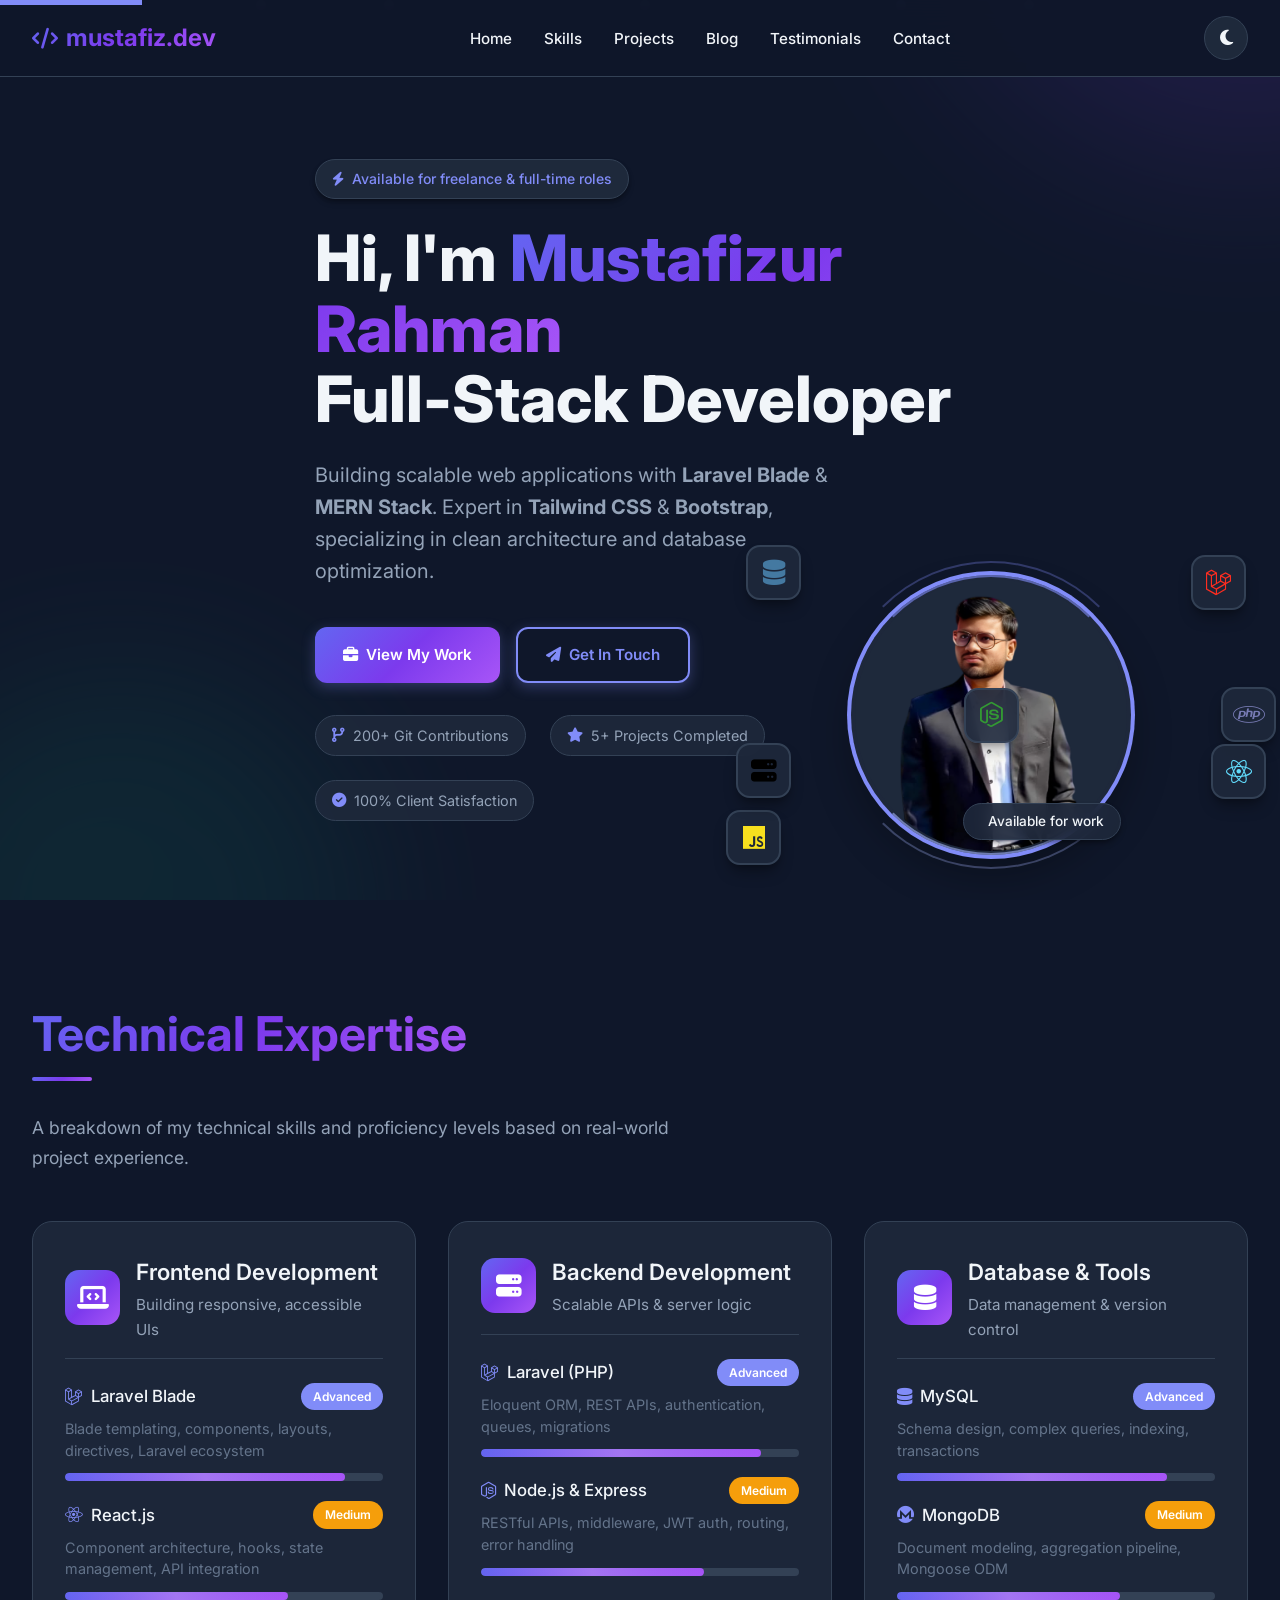
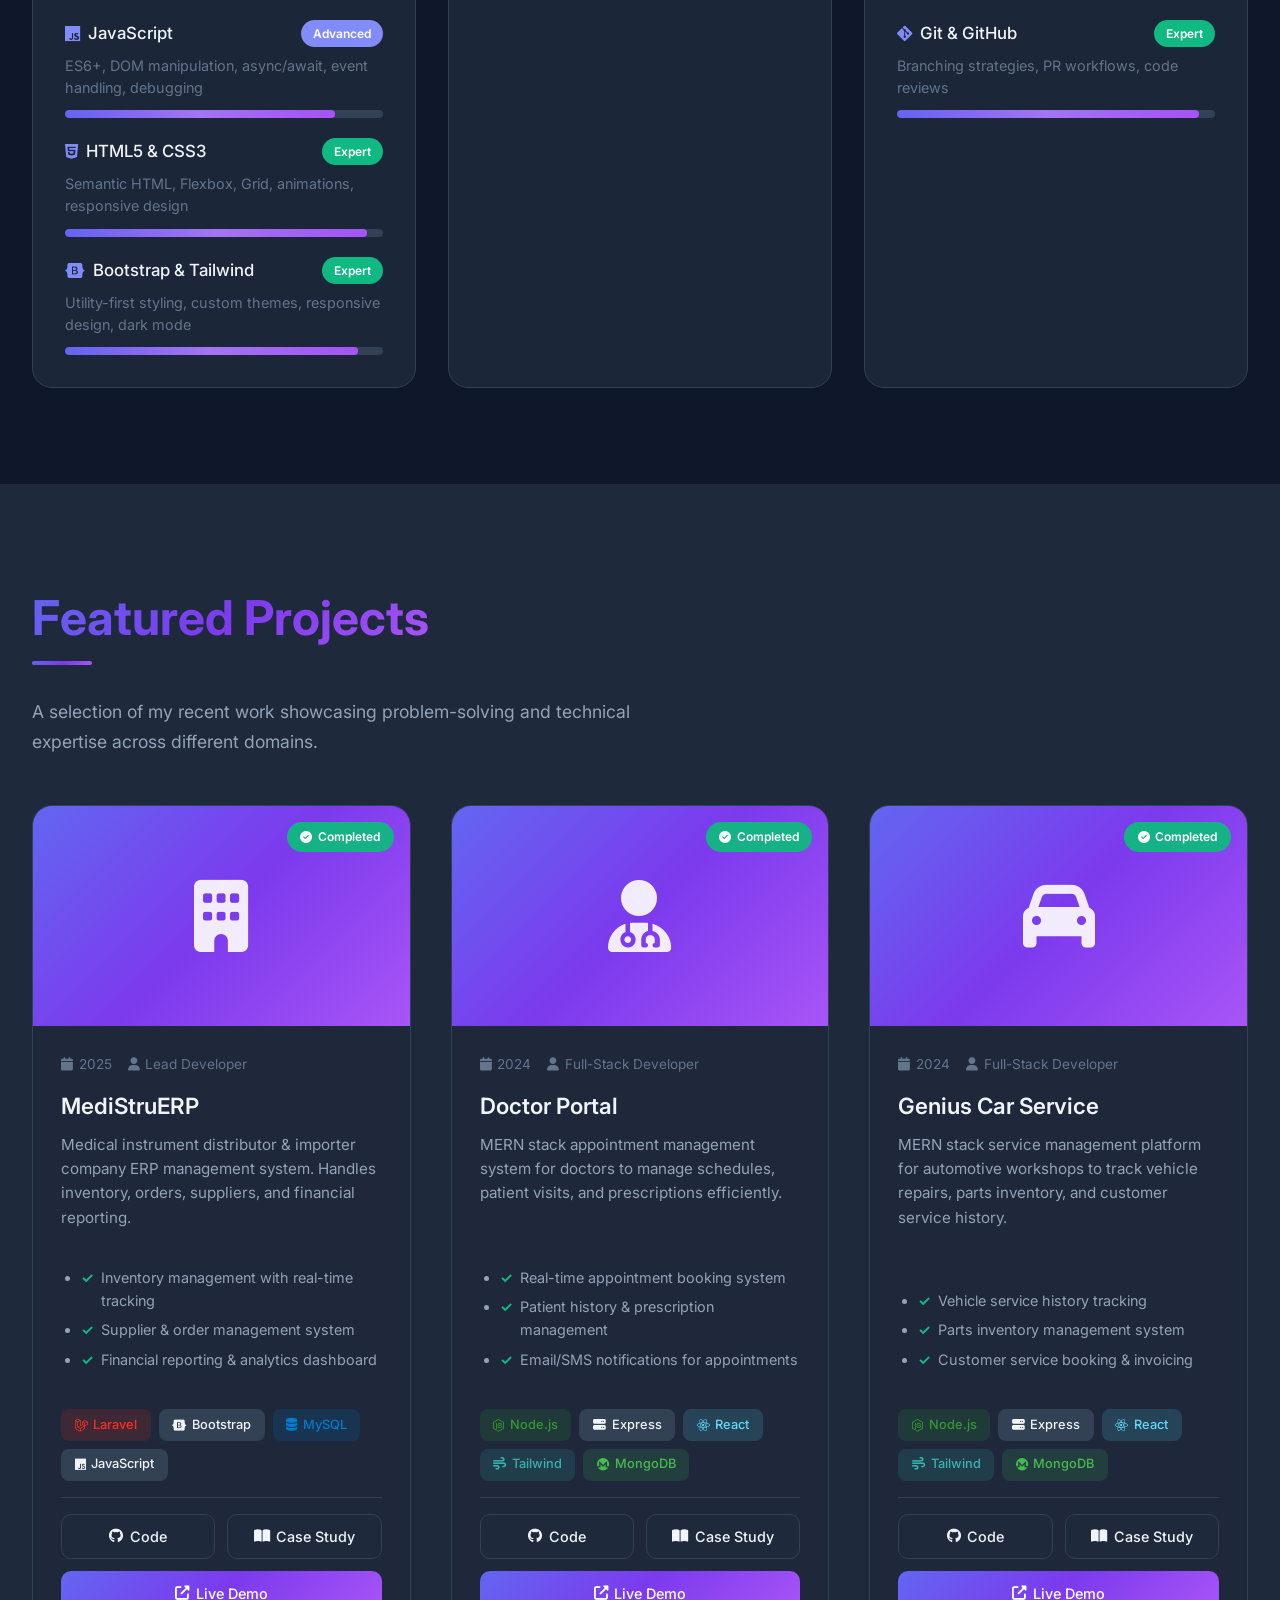
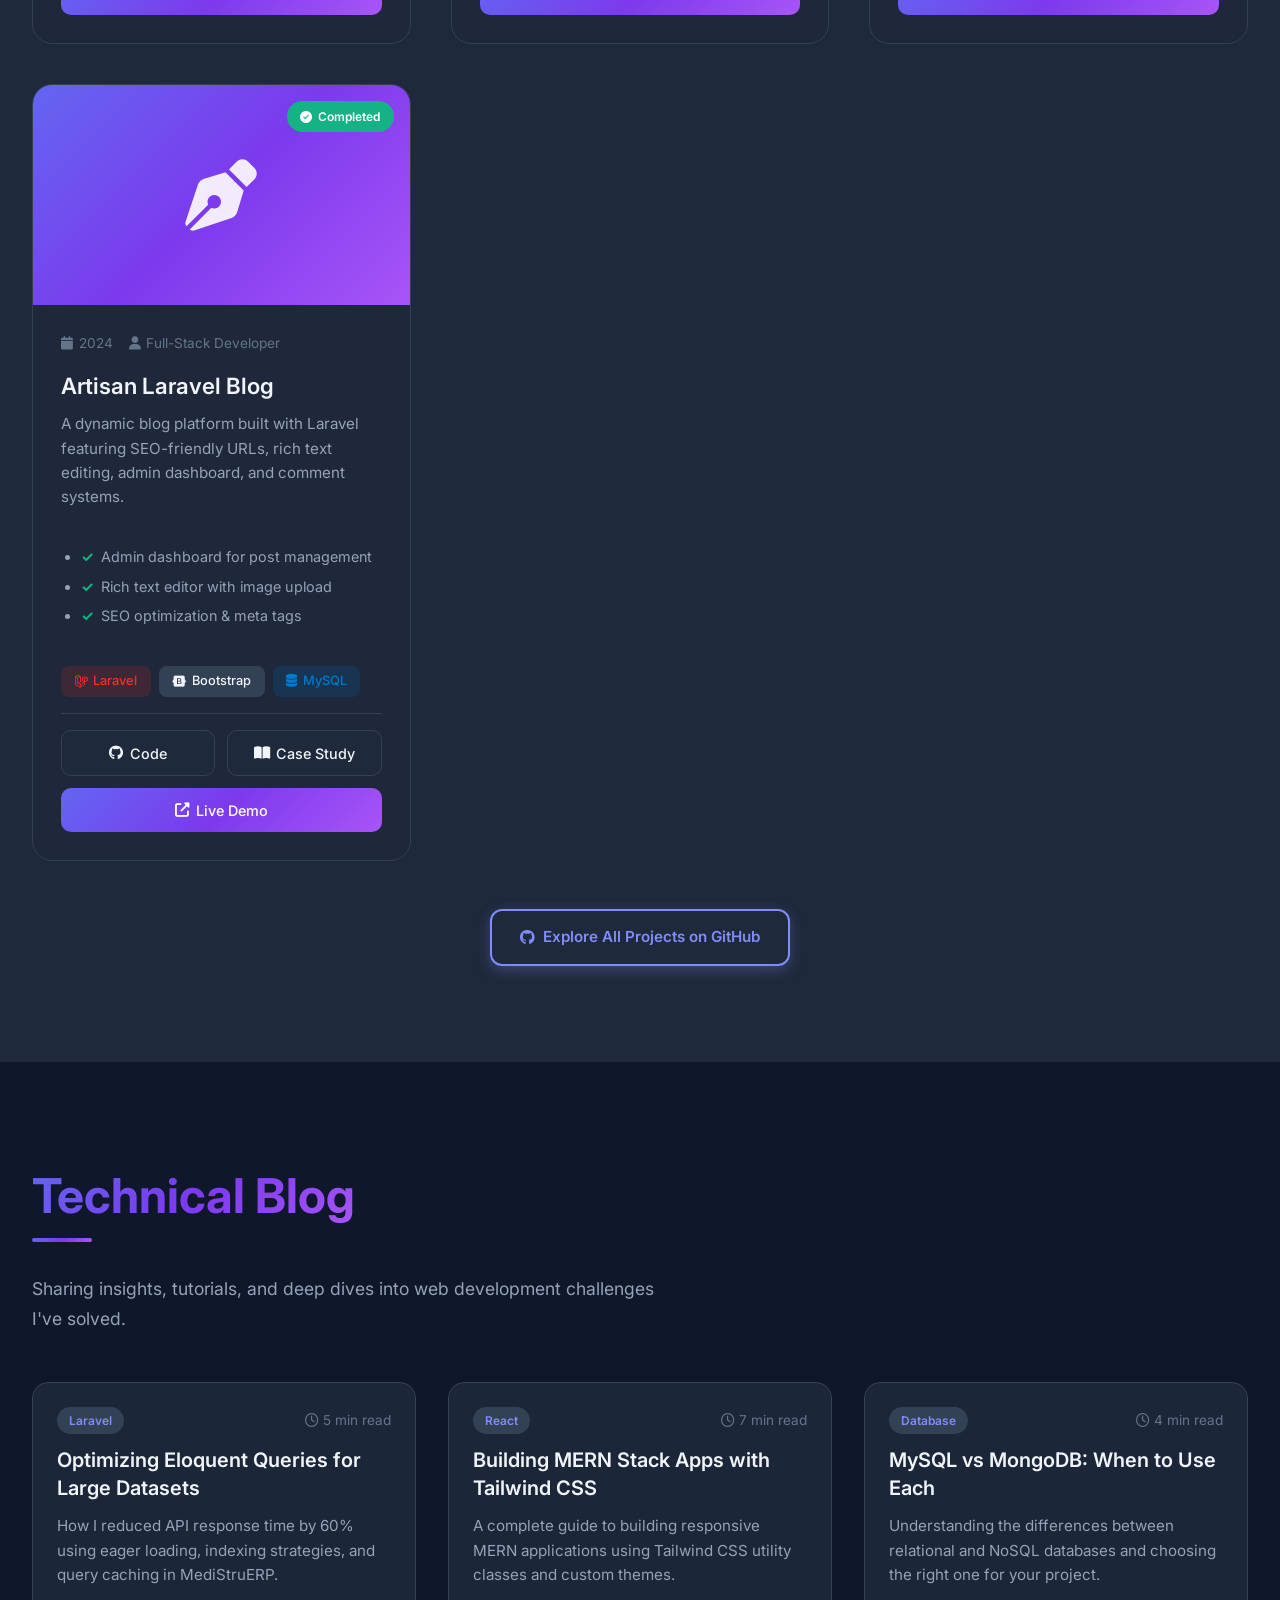
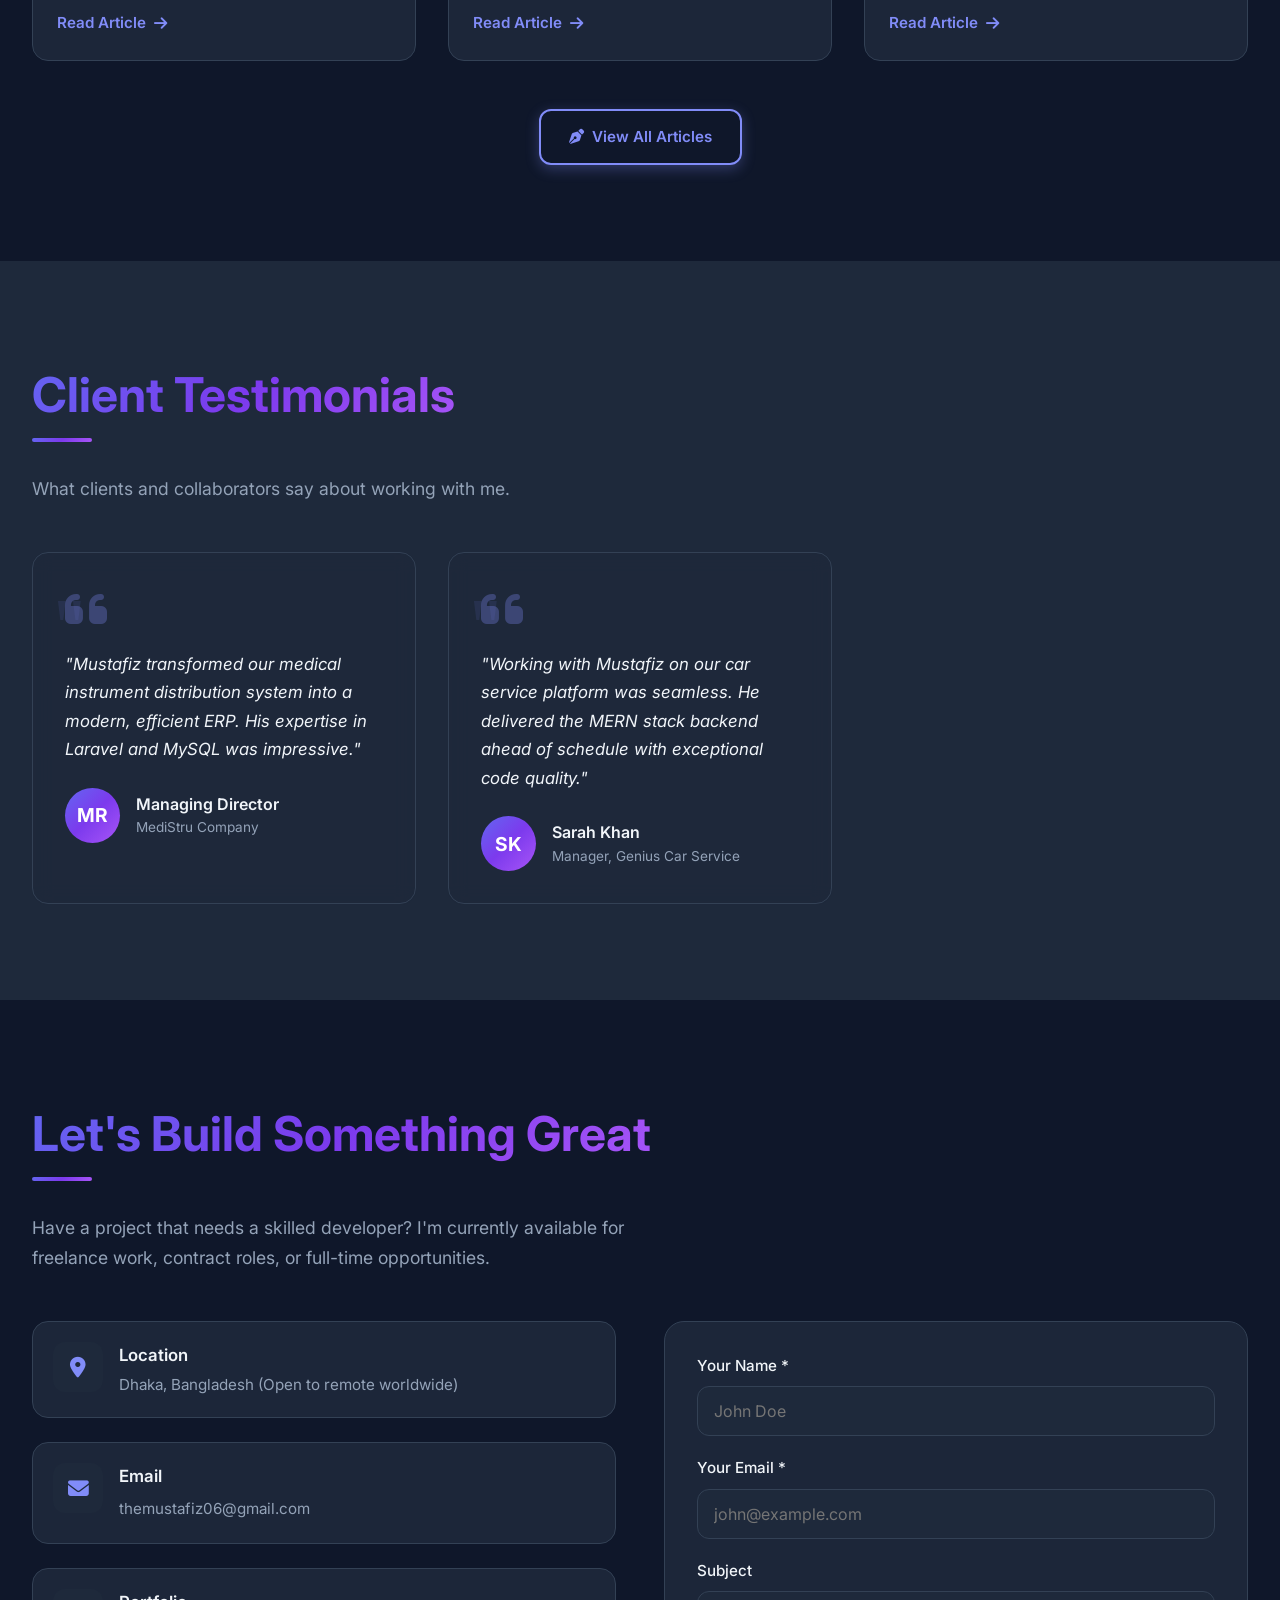
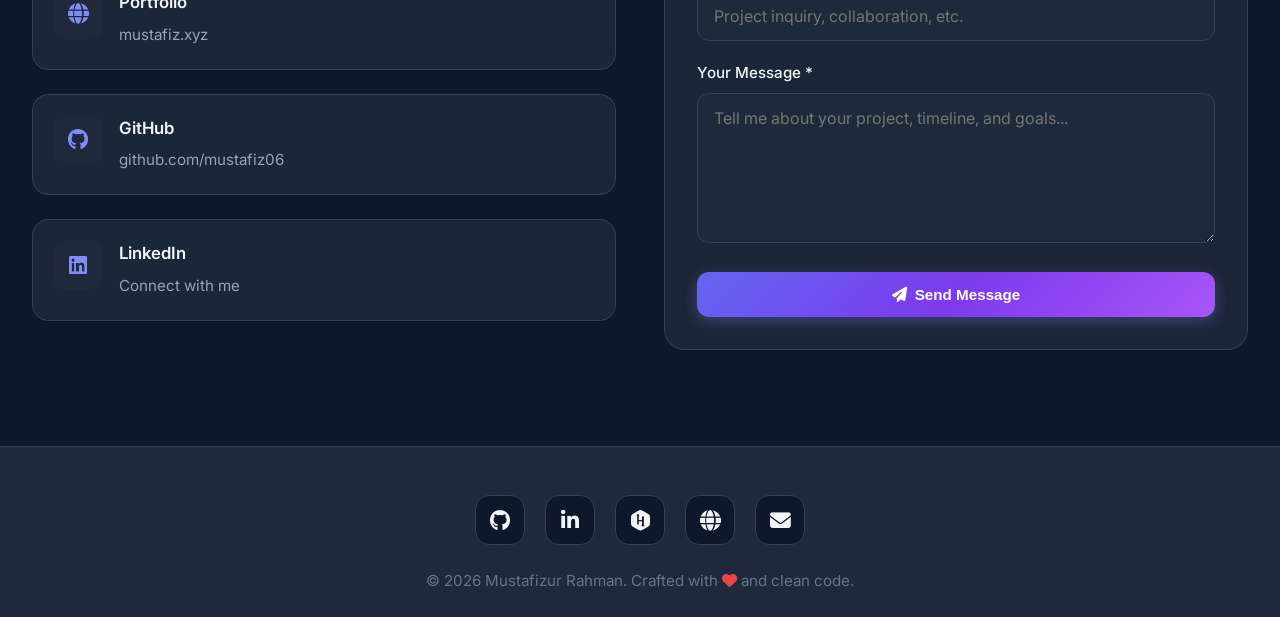
==== commit a6bf7436: "image responsive fizxed" ====
--- a/index.html
+++ b/index.html
@@ -1,41 +1,73 @@
 <!DOCTYPE html>
-<html lang="en">
-
+<html lang="en" data-theme="dark">
 <head>
     <meta charset="UTF-8" />
     <meta name="viewport" content="width=device-width, initial-scale=1.0" />
-    <meta name="description"
-        content="Portfolio of Mustafizur Rahman - Full-Stack Developer specializing in Laravel Blade, MERN Stack, Tailwind CSS & Bootstrap.">
-    <meta name="keywords"
-        content="Mustafizur Rahman, Full-Stack Developer, Laravel, MERN, React, Node.js, Express, MongoDB, MySQL, Bangladesh, Web Developer, Tailwind CSS, Bootstrap">
+    <meta name="description" content="Portfolio of Mustafizur Rahman - Full-Stack Developer specializing in Laravel Blade, MERN Stack, Tailwind CSS & Bootstrap.">
+    <meta name="keywords" content="Mustafizur Rahman, Full-Stack Developer, Laravel, MERN, React, Node.js, Express, MongoDB, MySQL, Bangladesh, Web Developer, Tailwind CSS, Bootstrap">
     <meta name="author" content="Mustafizur Rahman">
+    <meta name="theme-color" content="#6366F1">
+    
+    <!-- Open Graph / Facebook -->
+    <meta property="og:type" content="website">
+    <meta property="og:url" content="https://mustafiz.xyz">
     <meta property="og:title" content="Mustafizur Rahman | Full-Stack Developer">
     <meta property="og:description" content="Building scalable web applications with Laravel Blade & MERN Stack">
     <meta property="og:image" content="/profile.png">
-    <meta property="og:url" content="https://mustafiz.xyz">
-    <meta name="theme-color" content="#6366F1">
+
+    <!-- Twitter -->
+    <meta property="twitter:card" content="summary_large_image">
+    <meta property="twitter:url" content="https://mustafiz.xyz">
+    <meta property="twitter:title" content="Mustafizur Rahman | Full-Stack Developer">
+    <meta property="twitter:description" content="Building scalable web applications with Laravel Blade & MERN Stack">
+    <meta property="twitter:image" content="/profile.png">
 
     <title>Mustafizur Rahman | Full-Stack Developer</title>
-
+    
+    <!-- Favicon -->
+    <link rel="icon" type="image/png" href="/favicon.png">
+    
     <!-- Preconnect for Performance -->
-    <link rel="stylesheet" href="style.css">
     <link rel="preconnect" href="https://fonts.googleapis.com">
     <link rel="preconnect" href="https://fonts.gstatic.com" crossorigin>
-    <link
-        href="https://fonts.googleapis.com/css2?family=Inter:wght@300;400;500;600;700;800&family=Fira+Code:wght@400;500&display=swap"
-        rel="stylesheet">
+    <link href="https://fonts.googleapis.com/css2?family=Inter:wght@300;400;500;600;700;800&family=Fira+Code:wght@400;500&display=swap" rel="stylesheet">
     <link rel="stylesheet" href="https://cdnjs.cloudflare.com/ajax/libs/font-awesome/6.4.0/css/all.min.css">
-
+    
+    <!-- Styles -->
+    <link rel="stylesheet" href="style.css">
+
+    <!-- Structured Data for SEO -->
+    <script type="application/ld+json">
+    {
+      "@context": "https://schema.org",
+      "@type": "Person",
+      "name": "Mustafizur Rahman",
+      "url": "https://mustafiz.xyz",
+      "image": "https://mustafiz.xyz/profile.png",
+      "sameAs": [
+        "https://github.com/mustafiz06",
+        "https://www.linkedin.com/in/themustafiz06/"
+      ],
+      "jobTitle": "Full-Stack Developer",
+      "worksFor": {
+        "@type": "Organization",
+        "name": "Freelance"
+      }
+    }
+    </script>
 </head>
-
 <body>
+    <!-- Skip to Content for Accessibility -->
+    <a href="#home" class="skip-link">Skip to content</a>
+
     <!-- Loading Screen -->
-    <div class="loading" id="loading">
+    <div class="loading" id="loading" aria-hidden="true">
         <div class="loader"></div>
+        <span class="sr-only">Loading...</span>
     </div>
 
     <!-- Scroll Progress Bar -->
-    <div class="scroll-progress" id="scrollProgress"></div>
+    <div class="scroll-progress" id="scrollProgress" role="progressbar" aria-valuenow="0" aria-valuemin="0" aria-valuemax="100"></div>
 
     <!-- Back to Top Button -->
     <button class="back-to-top" id="backToTop" aria-label="Back to top">
@@ -59,10 +91,10 @@
                     <li><a href="#contact">Contact</a></li>
                 </ul>
                 <div class="nav-actions">
-                    <button class="theme-toggle" id="themeToggle" aria-label="Toggle theme">
+                    <button class="theme-toggle" id="themeToggle" aria-label="Toggle dark mode">
                         <i class="fas fa-moon"></i>
                     </button>
-                    <button class="mobile-toggle" id="mobileToggle" aria-label="Toggle menu">
+                    <button class="mobile-toggle" id="mobileToggle" aria-label="Toggle menu" aria-expanded="false" aria-controls="navLinks">
                         <i class="fas fa-bars"></i>
                     </button>
                 </div>
@@ -70,849 +102,628 @@
         </div>
     </header>
 
-    <!-- Hero Section -->
-    <section class="hero" id="home">
-        <!-- Animated Particles -->
-        <div class="particles">
-            <div class="particle"></div>
-            <div class="particle"></div>
-            <div class="particle"></div>
-            <div class="particle"></div>
-            <div class="particle"></div>
-            <div class="particle"></div>
-        </div>
-
-        <div class="container">
-            <div class="hero-content">
-                <div class="hero-badge">
-                    <i class="fas fa-bolt"></i>
-                    Available for freelance & full-time roles
-                </div>
-                <h1 class="hero-title">
-                    Hi, I'm <span>Mustafizur Rahman</span><br />
-                    Full-Stack Developer
-                </h1>
-                <p class="hero-text">
-                    Building scalable web applications with <strong>Laravel Blade</strong> & <strong>MERN
+    <main>
+        <!-- Hero Section -->
+        <section class="hero" id="home">
+            <!-- Animated Particles -->
+            <div class="particles" aria-hidden="true">
+                <div class="particle"></div>
+                <div class="particle"></div>
+                <div class="particle"></div>
+                <div class="particle"></div>
+                <div class="particle"></div>
+                <div class="particle"></div>
+            </div>
+            <div class="container">
+                <div class="hero-content">
+                    <div class="hero-badge">
+                        <i class="fas fa-bolt"></i>
+                        Available for freelance & full-time roles
+                    </div>
+                    <h1 class="hero-title">
+                        Hi, I'm <span>Mustafizur Rahman</span><br />
+                        Full-Stack Developer
+                    </h1>
+                    <p class="hero-text">
+                        Building scalable web applications with <strong>Laravel Blade</strong> & <strong>MERN
                         Stack</strong>.
-                    Expert in <strong>Tailwind CSS</strong> & <strong>Bootstrap</strong>, specializing in clean
-                    architecture and database optimization.
-                </p>
-                <div class="hero-buttons">
-                    <a href="#projects" class="btn">
-                        <i class="fas fa-briefcase"></i> View My Work
+                        Expert in <strong>Tailwind CSS</strong> & <strong>Bootstrap</strong>, specializing in clean
+                        architecture and database optimization.
+                    </p>
+                    <div class="hero-buttons">
+                        <a href="#projects" class="btn">
+                            <i class="fas fa-briefcase"></i> View My Work
+                        </a>
+                        <a href="#contact" class="btn btn-outline">
+                            <i class="fas fa-paper-plane"></i> Get In Touch
+                        </a>
+                    </div>
+                    <div class="hero-social-proof">
+                        <div class="hero-social-proof-item">
+                            <i class="fas fa-code-branch"></i>
+                            <span>200+ Git Contributions</span>
+                        </div>
+                        <div class="hero-social-proof-item">
+                            <i class="fas fa-star"></i>
+                            <span>5+ Projects Completed</span>
+                        </div>
+                        <div class="hero-social-proof-item">
+                            <i class="fas fa-check-circle"></i>
+                            <span>100% Client Satisfaction</span>
+                        </div>
+                    </div>
+                </div>
+                <!-- Profile Image Container -->
+                <div class="hero-image-container">
+                    <div class="profile-image-wrapper">
+                        <img src="/profile.png" alt="Mustafizur Rahman - Full-Stack Developer" class="profile-image"
+                        loading="eager" width="280" height="280" />
+                        <div class="profile-ring"></div>
+                        <div class="profile-ring-delayed"></div>
+                        <div class="profile-status">
+                            <span class="status-dot"></span>
+                            Available for work
+                        </div>
+                    </div>
+                    <!-- Floating Tech Icons (Hidden on small mobile via CSS) -->
+                    <div class="floating-icon icon-laravel"><i class="fab fa-laravel"></i></div>
+                    <div class="floating-icon icon-js"><i class="fab fa-js"></i></div>
+                    <div class="floating-icon icon-php"><i class="fab fa-php"></i></div>
+                    <div class="floating-icon icon-mysql"><i class="fas fa-database"></i></div>
+                    <div class="floating-icon icon-react"><i class="fab fa-react"></i></div>
+                    <div class="floating-icon icon-express"><i class="fas fa-server"></i></div>
+                    <div class="floating-icon icon-node"><i class="fab fa-node-js"></i></div>
+                </div>
+            </div>
+        </section>
+
+        <!-- Skills Section -->
+        <section class="section" id="skills">
+            <div class="container">
+                <h2 class="section-title">Technical Expertise</h2>
+                <p class="section-subtitle">A breakdown of my technical skills and proficiency levels based on real-world
+                project experience.</p>
+                <div class="skills-container">
+                    <!-- Frontend Development -->
+                    <div class="skill-category animate-on-scroll">
+                        <div class="skill-category-header">
+                            <div class="skill-category-icon"><i class="fas fa-laptop-code"></i></div>
+                            <div>
+                                <h3 class="skill-category-title">Frontend Development</h3>
+                                <p class="skill-category-desc">Building responsive, accessible UIs</p>
+                            </div>
+                        </div>
+                        <div class="skill-list">
+                            <div class="skill-item">
+                                <div class="skill-header">
+                                    <div class="skill-name"><i class="fab fa-laravel"></i> Laravel Blade</div>
+                                    <span class="skill-level-badge advanced">Advanced</span>
+                                </div>
+                                <p class="skill-desc">Blade templating, components, layouts, directives, Laravel ecosystem</p>
+                                <div class="skill-progress">
+                                    <div class="skill-progress-bar" style="--level: 88%"></div>
+                                </div>
+                            </div>
+                            <div class="skill-item">
+                                <div class="skill-header">
+                                    <div class="skill-name"><i class="fab fa-react"></i> React.js</div>
+                                    <span class="skill-level-badge medium">Medium</span>
+                                </div>
+                                <p class="skill-desc">Component architecture, hooks, state management, API integration</p>
+                                <div class="skill-progress">
+                                    <div class="skill-progress-bar" style="--level: 70%"></div>
+                                </div>
+                            </div>
+                            <div class="skill-item">
+                                <div class="skill-header">
+                                    <div class="skill-name"><i class="fab fa-js"></i> JavaScript</div>
+                                    <span class="skill-level-badge advanced">Advanced</span>
+                                </div>
+                                <p class="skill-desc">ES6+, DOM manipulation, async/await, event handling, debugging</p>
+                                <div class="skill-progress">
+                                    <div class="skill-progress-bar" style="--level: 85%"></div>
+                                </div>
+                            </div>
+                            <div class="skill-item">
+                                <div class="skill-header">
+                                    <div class="skill-name"><i class="fab fa-html5"></i> HTML5 & CSS3</div>
+                                    <span class="skill-level-badge expert">Expert</span>
+                                </div>
+                                <p class="skill-desc">Semantic HTML, Flexbox, Grid, animations, responsive design</p>
+                                <div class="skill-progress">
+                                    <div class="skill-progress-bar" style="--level: 95%"></div>
+                                </div>
+                            </div>
+                            <div class="skill-item">
+                                <div class="skill-header">
+                                    <div class="skill-name"><i class="fab fa-bootstrap"></i> Bootstrap & Tailwind</div>
+                                    <span class="skill-level-badge expert">Expert</span>
+                                </div>
+                                <p class="skill-desc">Utility-first styling, custom themes, responsive design, dark mode</p>
+                                <div class="skill-progress">
+                                    <div class="skill-progress-bar" style="--level: 92%"></div>
+                                </div>
+                            </div>
+                        </div>
+                    </div>
+                    <!-- Backend Development -->
+                    <div class="skill-category animate-on-scroll">
+                        <div class="skill-category-header">
+                            <div class="skill-category-icon"><i class="fas fa-server"></i></div>
+                            <div>
+                                <h3 class="skill-category-title">Backend Development</h3>
+                                <p class="skill-category-desc">Scalable APIs & server logic</p>
+                            </div>
+                        </div>
+                        <div class="skill-list">
+                            <div class="skill-item">
+                                <div class="skill-header">
+                                    <div class="skill-name"><i class="fab fa-laravel"></i> Laravel (PHP)</div>
+                                    <span class="skill-level-badge advanced">Advanced</span>
+                                </div>
+                                <p class="skill-desc">Eloquent ORM, REST APIs, authentication, queues, migrations</p>
+                                <div class="skill-progress">
+                                    <div class="skill-progress-bar" style="--level: 88%"></div>
+                                </div>
+                            </div>
+                            <div class="skill-item">
+                                <div class="skill-header">
+                                    <div class="skill-name"><i class="fab fa-node-js"></i> Node.js & Express</div>
+                                    <span class="skill-level-badge medium">Medium</span>
+                                </div>
+                                <p class="skill-desc">RESTful APIs, middleware, JWT auth, routing, error handling</p>
+                                <div class="skill-progress">
+                                    <div class="skill-progress-bar" style="--level: 70%"></div>
+                                </div>
+                            </div>
+                        </div>
+                    </div>
+                    <!-- Database & Tools -->
+                    <div class="skill-category animate-on-scroll">
+                        <div class="skill-category-header">
+                            <div class="skill-category-icon"><i class="fas fa-database"></i></div>
+                            <div>
+                                <h3 class="skill-category-title">Database & Tools</h3>
+                                <p class="skill-category-desc">Data management & version control</p>
+                            </div>
+                        </div>
+                        <div class="skill-list">
+                            <div class="skill-item">
+                                <div class="skill-header">
+                                    <div class="skill-name"><i class="fas fa-database"></i> MySQL</div>
+                                    <span class="skill-level-badge advanced">Advanced</span>
+                                </div>
+                                <p class="skill-desc">Schema design, complex queries, indexing, transactions</p>
+                                <div class="skill-progress">
+                                    <div class="skill-progress-bar" style="--level: 85%"></div>
+                                </div>
+                            </div>
+                            <div class="skill-item">
+                                <div class="skill-header">
+                                    <div class="skill-name"><i class="fab fa-monero"></i> MongoDB</div>
+                                    <span class="skill-level-badge medium">Medium</span>
+                                </div>
+                                <p class="skill-desc">Document modeling, aggregation pipeline, Mongoose ODM</p>
+                                <div class="skill-progress">
+                                    <div class="skill-progress-bar" style="--level: 70%"></div>
+                                </div>
+                            </div>
+                            <div class="skill-item">
+                                <div class="skill-header">
+                                    <div class="skill-name"><i class="fab fa-git-alt"></i> Git & GitHub</div>
+                                    <span class="skill-level-badge expert">Expert</span>
+                                </div>
+                                <p class="skill-desc">Branching strategies, PR workflows, code reviews</p>
+                                <div class="skill-progress">
+                                    <div class="skill-progress-bar" style="--level: 95%"></div>
+                                </div>
+                            </div>
+                        </div>
+                    </div>
+                </div>
+            </div>
+        </section>
+
+        <!-- Projects Section -->
+        <section class="section section-bg" id="projects">
+            <div class="container">
+                <h2 class="section-title">Featured Projects</h2>
+                <p class="section-subtitle">A selection of my recent work showcasing problem-solving and technical expertise
+                across different domains.</p>
+                <div class="projects-grid">
+                    <!-- Project 1: MediStruERP -->
+                    <div class="project-card animate-on-scroll">
+                        <div class="project-media">
+                            <i class="fas fa-building project-icon"></i>
+                            <span class="project-status completed"><i class="fas fa-check-circle"></i> Completed</span>
+                        </div>
+                        <div class="project-content">
+                            <div class="project-meta">
+                                <div class="project-meta-item"><i class="fas fa-calendar"></i><span>2025</span></div>
+                                <div class="project-meta-item"><i class="fas fa-user"></i><span>Lead Developer</span></div>
+                            </div>
+                            <h3 class="project-title">MediStruERP</h3>
+                            <p class="project-desc">
+                                Medical instrument distributor & importer company ERP management system. Handles inventory,
+                                orders, suppliers, and financial reporting.
+                            </p>
+                            <ul class="project-features">
+                                <li>Inventory management with real-time tracking</li>
+                                <li>Supplier & order management system</li>
+                                <li>Financial reporting & analytics dashboard</li>
+                            </ul>
+                            <div class="project-tags">
+                                <span class="tech-badge laravel"><i class="fab fa-laravel"></i> Laravel</span>
+                                <span class="tech-badge"><i class="fab fa-bootstrap"></i> Bootstrap</span>
+                                <span class="tech-badge mysql"><i class="fas fa-database"></i> MySQL</span>
+                                <span class="tech-badge"><i class="fab fa-js"></i> JavaScript</span>
+                            </div>
+                            <div class="project-links">
+                                <a href="https://github.com/mustafiz06/medistruerp" target="_blank" rel="noopener noreferrer" class="project-link">
+                                    <i class="fab fa-github"></i> Code
+                                </a>
+                                <a href="#" class="project-link btn-case-study">
+                                    <i class="fas fa-book-open"></i> Case Study
+                                </a>
+                                <a href="#" class="project-link primary full-width">
+                                    <i class="fas fa-external-link-alt"></i> Live Demo
+                                </a>
+                            </div>
+                        </div>
+                    </div>
+                    <!-- Project 2: Doctor Portal -->
+                    <div class="project-card animate-on-scroll">
+                        <div class="project-media">
+                            <i class="fas fa-user-md project-icon"></i>
+                            <span class="project-status completed"><i class="fas fa-check-circle"></i> Completed</span>
+                        </div>
+                        <div class="project-content">
+                            <div class="project-meta">
+                                <div class="project-meta-item"><i class="fas fa-calendar"></i><span>2024</span></div>
+                                <div class="project-meta-item"><i class="fas fa-user"></i><span>Full-Stack Developer</span>
+                                </div>
+                            </div>
+                            <h3 class="project-title">Doctor Portal</h3>
+                            <p class="project-desc">
+                                MERN stack appointment management system for doctors to manage schedules, patient visits,
+                                and prescriptions efficiently.
+                            </p>
+                            <ul class="project-features">
+                                <li>Real-time appointment booking system</li>
+                                <li>Patient history & prescription management</li>
+                                <li>Email/SMS notifications for appointments</li>
+                            </ul>
+                            <div class="project-tags">
+                                <span class="tech-badge node"><i class="fab fa-node-js"></i> Node.js</span>
+                                <span class="tech-badge"><i class="fas fa-server"></i> Express</span>
+                                <span class="tech-badge react"><i class="fab fa-react"></i> React</span>
+                                <span class="tech-badge tailwind"><i class="fas fa-wind"></i> Tailwind</span>
+                                <span class="tech-badge mongodb"><i class="fab fa-monero"></i> MongoDB</span>
+                            </div>
+                            <div class="project-links">
+                                <a href="#" target="_blank" rel="noopener noreferrer" class="project-link">
+                                    <i class="fab fa-github"></i> Code
+                                </a>
+                                <a href="#" class="project-link btn-case-study">
+                                    <i class="fas fa-book-open"></i> Case Study
+                                </a>
+                                <a href="#" class="project-link primary full-width">
+                                    <i class="fas fa-external-link-alt"></i> Live Demo
+                                </a>
+                            </div>
+                        </div>
+                    </div>
+                    <!-- Project 3: Genius Car Service -->
+                    <div class="project-card animate-on-scroll">
+                        <div class="project-media">
+                            <i class="fas fa-car project-icon"></i>
+                            <span class="project-status completed"><i class="fas fa-check-circle"></i> Completed</span>
+                        </div>
+                        <div class="project-content">
+                            <div class="project-meta">
+                                <div class="project-meta-item"><i class="fas fa-calendar"></i><span>2024</span></div>
+                                <div class="project-meta-item"><i class="fas fa-user"></i><span>Full-Stack Developer</span>
+                                </div>
+                            </div>
+                            <h3 class="project-title">Genius Car Service</h3>
+                            <p class="project-desc">
+                                MERN stack service management platform for automotive workshops to track vehicle repairs,
+                                parts inventory, and customer service history.
+                            </p>
+                            <ul class="project-features">
+                                <li>Vehicle service history tracking</li>
+                                <li>Parts inventory management system</li>
+                                <li>Customer service booking & invoicing</li>
+                            </ul>
+                            <div class="project-tags">
+                                <span class="tech-badge node"><i class="fab fa-node-js"></i> Node.js</span>
+                                <span class="tech-badge"><i class="fas fa-server"></i> Express</span>
+                                <span class="tech-badge react"><i class="fab fa-react"></i> React</span>
+                                <span class="tech-badge tailwind"><i class="fas fa-wind"></i> Tailwind</span>
+                                <span class="tech-badge mongodb"><i class="fab fa-monero"></i> MongoDB</span>
+                            </div>
+                            <div class="project-links">
+                                <a href="#" target="_blank" rel="noopener noreferrer" class="project-link">
+                                    <i class="fab fa-github"></i> Code
+                                </a>
+                                <a href="#" class="project-link btn-case-study">
+                                    <i class="fas fa-book-open"></i> Case Study
+                                </a>
+                                <a href="#" class="project-link primary full-width">
+                                    <i class="fas fa-external-link-alt"></i> Live Demo
+                                </a>
+                            </div>
+                        </div>
+                    </div>
+                    <!-- Project 4: Artisan Laravel Blog -->
+                    <div class="project-card animate-on-scroll">
+                        <div class="project-media">
+                            <i class="fas fa-pen-nib project-icon"></i>
+                            <span class="project-status completed"><i class="fas fa-check-circle"></i> Completed</span>
+                        </div>
+                        <div class="project-content">
+                            <div class="project-meta">
+                                <div class="project-meta-item"><i class="fas fa-calendar"></i><span>2024</span></div>
+                                <div class="project-meta-item"><i class="fas fa-user"></i><span>Full-Stack Developer</span>
+                                </div>
+                            </div>
+                            <h3 class="project-title">Artisan Laravel Blog</h3>
+                            <p class="project-desc">
+                                A dynamic blog platform built with Laravel featuring SEO-friendly URLs, rich text editing,
+                                admin dashboard, and comment systems.
+                            </p>
+                            <ul class="project-features">
+                                <li>Admin dashboard for post management</li>
+                                <li>Rich text editor with image upload</li>
+                                <li>SEO optimization & meta tags</li>
+                            </ul>
+                            <div class="project-tags">
+                                <span class="tech-badge laravel"><i class="fab fa-laravel"></i> Laravel</span>
+                                <span class="tech-badge"><i class="fab fa-bootstrap"></i> Bootstrap</span>
+                                <span class="tech-badge mysql"><i class="fas fa-database"></i> MySQL</span>
+                            </div>
+                            <div class="project-links">
+                                <a href="#" target="_blank" rel="noopener noreferrer" class="project-link">
+                                    <i class="fab fa-github"></i> Code
+                                </a>
+                                <a href="#" class="project-link btn-case-study">
+                                    <i class="fas fa-book-open"></i> Case Study
+                                </a>
+                                <a href="#" class="project-link primary full-width">
+                                    <i class="fas fa-external-link-alt"></i> Live Demo
+                                </a>
+                            </div>
+                        </div>
+                    </div>
+                </div>
+                <div class="view-all-projects">
+                    <a href="https://github.com/mustafiz06" target="_blank" rel="noopener noreferrer" class="btn btn-outline">
+                        <i class="fab fa-github"></i> Explore All Projects on GitHub
                     </a>
-                    <a href="#contact" class="btn btn-outline">
-                        <i class="fas fa-paper-plane"></i> Get In Touch
+                </div>
+            </div>
+        </section>
+
+        <!-- Blog Section -->
+        <section class="section" id="blog">
+            <div class="container">
+                <h2 class="section-title">Technical Blog</h2>
+                <p class="section-subtitle">Sharing insights, tutorials, and deep dives into web development challenges I've
+                solved.</p>
+                <div class="blog-grid">
+                    <!-- Blog Post 1 -->
+                    <article class="blog-card animate-on-scroll">
+                        <div class="blog-content">
+                            <div class="blog-meta">
+                                <span class="blog-category">Laravel</span>
+                                <span><i class="far fa-clock"></i> 5 min read</span>
+                            </div>
+                            <a href="#" class="blog-title">Optimizing Eloquent Queries for Large Datasets</a>
+                            <p class="blog-excerpt">
+                                How I reduced API response time by 60% using eager loading, indexing strategies, and query
+                                caching in MediStruERP.
+                            </p>
+                            <a href="#" class="blog-link">
+                                Read Article <i class="fas fa-arrow-right"></i>
+                            </a>
+                        </div>
+                    </article>
+                    <!-- Blog Post 2 -->
+                    <article class="blog-card animate-on-scroll">
+                        <div class="blog-content">
+                            <div class="blog-meta">
+                                <span class="blog-category">React</span>
+                                <span><i class="far fa-clock"></i> 7 min read</span>
+                            </div>
+                            <a href="#" class="blog-title">Building MERN Stack Apps with Tailwind CSS</a>
+                            <p class="blog-excerpt">
+                                A complete guide to building responsive MERN applications using Tailwind CSS utility classes
+                                and custom themes.
+                            </p>
+                            <a href="#" class="blog-link">
+                                Read Article <i class="fas fa-arrow-right"></i>
+                            </a>
+                        </div>
+                    </article>
+                    <!-- Blog Post 3 -->
+                    <article class="blog-card animate-on-scroll">
+                        <div class="blog-content">
+                            <div class="blog-meta">
+                                <span class="blog-category">Database</span>
+                                <span><i class="far fa-clock"></i> 4 min read</span>
+                            </div>
+                            <a href="#" class="blog-title">MySQL vs MongoDB: When to Use Each</a>
+                            <p class="blog-excerpt">
+                                Understanding the differences between relational and NoSQL databases and choosing the right
+                                one for your project.
+                            </p>
+                            <a href="#" class="blog-link">
+                                Read Article <i class="fas fa-arrow-right"></i>
+                            </a>
+                        </div>
+                    </article>
+                </div>
+                <div class="view-all-projects">
+                    <a href="#" class="btn btn-outline">
+                        <i class="fas fa-pen-nib"></i> View All Articles
                     </a>
                 </div>
-
-                <div class="hero-social-proof">
-                    <div class="hero-social-proof-item">
-                        <i class="fas fa-code-branch"></i>
-                        <span>200+ Git Contributions</span>
-                    </div>
-                    <div class="hero-social-proof-item">
-                        <i class="fas fa-star"></i>
-                        <span>5+ Projects Completed</span>
-                    </div>
-                    <div class="hero-social-proof-item">
-                        <i class="fas fa-check-circle"></i>
-                        <span>100% Client Satisfaction</span>
-                    </div>
-                </div>
             </div>
-
-            <!-- Profile Image Container -->
-            <div class="hero-image-container">
-                <div class="profile-image-wrapper">
-                    <img src="/profile.png" alt="Mustafizur Rahman - Full-Stack Developer" class="profile-image"
-                        loading="eager" />
-                    <div class="profile-ring"></div>
-                    <div class="profile-ring-delayed"></div>
-                    <div class="profile-status">
-                        <span class="status-dot"></span>
-                        Available for work
-                    </div>
-                </div>
-
-                <!-- Floating Tech Icons (7 icons) -->
-                <div class="floating-icon icon-laravel"><i class="fab fa-laravel"></i></div>
-                <div class="floating-icon icon-js"><i class="fab fa-js"></i></div>
-                <div class="floating-icon icon-php"><i class="fab fa-php"></i></div>
-                <div class="floating-icon icon-mysql"><i class="fas fa-database"></i></div>
-                <div class="floating-icon icon-react"><i class="fab fa-react"></i></div>
-                <div class="floating-icon icon-express"><i class="fas fa-server"></i></div>
-                <div class="floating-icon icon-node"><i class="fab fa-node-js"></i></div>
+        </section>
+
+        <!-- Testimonials Section -->
+        <section class="section section-bg" id="testimonials">
+            <div class="container">
+                <h2 class="section-title">Client Testimonials</h2>
+                <p class="section-subtitle">What clients and collaborators say about working with me.</p>
+                <div class="testimonials-grid">
+                    <!-- Testimonial 1 -->
+                    <div class="testimonial-card animate-on-scroll">
+                        <div class="testimonial-quote"><i class="fas fa-quote-left"></i></div>
+                        <p class="testimonial-text">
+                            "Mustafiz transformed our medical instrument distribution system into a modern, efficient ERP.
+                            His expertise in Laravel and MySQL was impressive."
+                        </p>
+                        <div class="testimonial-author">
+                            <div class="author-avatar">MR</div>
+                            <div class="author-info">
+                                <h4>Managing Director</h4>
+                                <p>MediStru Company</p>
+                            </div>
+                        </div>
+                    </div>
+                    <!-- Testimonial 2 -->
+                    <div class="testimonial-card animate-on-scroll">
+                        <div class="testimonial-quote"><i class="fas fa-quote-left"></i></div>
+                        <p class="testimonial-text">
+                            "Working with Mustafiz on our car service platform was seamless. He delivered the MERN stack
+                            backend ahead of schedule with exceptional code quality."
+                        </p>
+                        <div class="testimonial-author">
+                            <div class="author-avatar">SK</div>
+                            <div class="author-info">
+                                <h4>Sarah Khan</h4>
+                                <p>Manager, Genius Car Service</p>
+                            </div>
+                        </div>
+                    </div>
+                    <!-- Testimonial 3 -->
+                    <div class="testimonial-card animate-on-scroll">
+                        <div class="testimonial-quote"><i class="fas fa-quote-left"></i></div>
+                        <p class="testimonial-text">
+                            "Mustafiz is not just a coder; he's a problem solver. He optimized our database queries and
+                            significantly improved our application performance."
+                        </p>
+                        <div class="testimonial-author">
+                            <div class="author-avatar">AH</div>
+                            <div class="author-info">
+                                <h4>Ahmed Hassan</h4>
+                                <p>Senior Developer, TechCorp</p>
+                            </div>
+                        </div>
+                    </div>
+                </div>
             </div>
-        </div>
-    </section>
-
-    <!-- Skills Section -->
-    <section class="section" id="skills">
-        <div class="container">
-            <h2 class="section-title">Technical Expertise</h2>
-            <p class="section-subtitle">A breakdown of my technical skills and proficiency levels based on real-world
-                project experience.</p>
-
-            <div class="skills-container">
-                <!-- Frontend Development -->
-                <div class="skill-category animate-on-scroll">
-                    <div class="skill-category-header">
-                        <div class="skill-category-icon"><i class="fas fa-laptop-code"></i></div>
-                        <div>
-                            <h3 class="skill-category-title">Frontend Development</h3>
-                            <p class="skill-category-desc">Building responsive, accessible UIs</p>
-                        </div>
-                    </div>
-                    <div class="skill-list">
-                        <div class="skill-item">
-                            <div class="skill-header">
-                                <div class="skill-name"><i class="fab fa-laravel"></i> Laravel Blade</div>
-                                <span class="skill-level-badge advanced">Advanced</span>
-                            </div>
-                            <p class="skill-desc">Blade templating, components, layouts, directives, Laravel ecosystem
-                            </p>
-                            <div class="skill-progress">
-                                <div class="skill-progress-bar" style="--level: 88%"></div>
-                            </div>
-                        </div>
-                        <div class="skill-item">
-                            <div class="skill-header">
-                                <div class="skill-name"><i class="fab fa-react"></i> React.js</div>
-                                <span class="skill-level-badge medium">Medium</span>
-                            </div>
-                            <p class="skill-desc">Component architecture, hooks, state management, API integration</p>
-                            <div class="skill-progress">
-                                <div class="skill-progress-bar" style="--level: 70%"></div>
-                            </div>
-                        </div>
-                        <div class="skill-item">
-                            <div class="skill-header">
-                                <div class="skill-name"><i class="fab fa-js"></i> JavaScript</div>
-                                <span class="skill-level-badge advanced">Advanced</span>
-                            </div>
-                            <p class="skill-desc">ES6+, DOM manipulation, async/await, event handling, debugging,
-                                advanced patterns</p>
-                            <div class="skill-progress">
-                                <div class="skill-progress-bar" style="--level: 85%"></div>
-                            </div>
-                        </div>
-                        <div class="skill-item">
-                            <div class="skill-header">
-                                <div class="skill-name"><i class="fab fa-html5"></i> HTML5 & CSS3</div>
-                                <span class="skill-level-badge expert">Expert</span>
-                            </div>
-                            <p class="skill-desc">Semantic HTML, Flexbox, Grid, animations, responsive design,
-                                accessibility</p>
-                            <div class="skill-progress">
-                                <div class="skill-progress-bar" style="--level: 95%"></div>
-                            </div>
-                        </div>
-                        <div class="skill-item">
-                            <div class="skill-header">
-                                <div class="skill-name"><i class="fab fa-bootstrap"></i> Bootstrap & Tailwind</div>
-                                <span class="skill-level-badge expert">Expert</span>
-                            </div>
-                            <p class="skill-desc">Utility-first styling, custom themes, responsive design, dark mode,
-                                components</p>
-                            <div class="skill-progress">
-                                <div class="skill-progress-bar" style="--level: 92%"></div>
-                            </div>
-                        </div>
-                    </div>
-                </div>
-
-                <!-- Backend Development -->
-                <div class="skill-category animate-on-scroll">
-                    <div class="skill-category-header">
-                        <div class="skill-category-icon"><i class="fas fa-server"></i></div>
-                        <div>
-                            <h3 class="skill-category-title">Backend Development</h3>
-                            <p class="skill-category-desc">Scalable APIs & server logic</p>
-                        </div>
-                    </div>
-                    <div class="skill-list">
-                        <div class="skill-item">
-                            <div class="skill-header">
-                                <div class="skill-name"><i class="fab fa-laravel"></i> Laravel (PHP)</div>
-                                <span class="skill-level-badge advanced">Advanced</span>
-                            </div>
-                            <p class="skill-desc">Eloquent ORM, REST APIs, authentication, queues, blade templating,
-                                migrations</p>
-                            <div class="skill-progress">
-                                <div class="skill-progress-bar" style="--level: 88%"></div>
-                            </div>
-                        </div>
-                        <div class="skill-item">
-                            <div class="skill-header">
-                                <div class="skill-name"><i class="fab fa-node-js"></i> Node.js & Express</div>
-                                <span class="skill-level-badge medium">Medium</span>
-                            </div>
-                            <p class="skill-desc">RESTful APIs, middleware, JWT auth, routing, error handling</p>
-                            <div class="skill-progress">
-                                <div class="skill-progress-bar" style="--level: 70%"></div>
-                            </div>
-                        </div>
-                    </div>
-                </div>
-
-                <!-- Database & Tools -->
-                <div class="skill-category animate-on-scroll">
-                    <div class="skill-category-header">
-                        <div class="skill-category-icon"><i class="fas fa-database"></i></div>
-                        <div>
-                            <h3 class="skill-category-title">Database & Tools</h3>
-                            <p class="skill-category-desc">Data management & version control</p>
-                        </div>
-                    </div>
-                    <div class="skill-list">
-                        <div class="skill-item">
-                            <div class="skill-header">
-                                <div class="skill-name"><i class="fas fa-database"></i> MySQL</div>
-                                <span class="skill-level-badge advanced">Advanced</span>
-                            </div>
-                            <p class="skill-desc">Schema design, complex queries, indexing, transactions, optimization
-                            </p>
-                            <div class="skill-progress">
-                                <div class="skill-progress-bar" style="--level: 85%"></div>
-                            </div>
-                        </div>
-                        <div class="skill-item">
-                            <div class="skill-header">
-                                <div class="skill-name"><i class="fab fa-monero"></i> MongoDB</div>
-                                <span class="skill-level-badge medium">Medium</span>
-                            </div>
-                            <p class="skill-desc">Document modeling, aggregation pipeline, Mongoose ODM</p>
-                            <div class="skill-progress">
-                                <div class="skill-progress-bar" style="--level: 70%"></div>
-                            </div>
-                        </div>
-                        <div class="skill-item">
-                            <div class="skill-header">
-                                <div class="skill-name"><i class="fab fa-git-alt"></i> Git & GitHub</div>
-                                <span class="skill-level-badge expert">Expert</span>
-                            </div>
-                            <p class="skill-desc">Branching strategies, PR workflows, code reviews, conflict resolution
-                            </p>
-                            <div class="skill-progress">
-                                <div class="skill-progress-bar" style="--level: 95%"></div>
-                            </div>
-                        </div>
-                    </div>
+        </section>
+
+        <!-- Contact Section -->
+        <section class="section" id="contact">
+            <div class="container">
+                <h2 class="section-title">Let's Build Something Great</h2>
+                <p class="section-subtitle">Have a project that needs a skilled developer? I'm currently available for
+                freelance work, contract roles, or full-time opportunities.</p>
+                <div class="contact-container">
+                    <div class="contact-info">
+                        <div class="contact-item">
+                            <div class="contact-icon"><i class="fas fa-map-marker-alt"></i></div>
+                            <div class="contact-text">
+                                <h4>Location</h4>
+                                <p>Dhaka, Bangladesh (Open to remote worldwide)</p>
+                            </div>
+                        </div>
+                        <div class="contact-item">
+                            <div class="contact-icon"><i class="fas fa-envelope"></i></div>
+                            <div class="contact-text">
+                                <h4>Email</h4>
+                                <a href="mailto:themustafiz06@gmail.com">themustafiz06@gmail.com</a>
+                            </div>
+                        </div>
+                        <div class="contact-item">
+                            <div class="contact-icon"><i class="fas fa-globe"></i></div>
+                            <div class="contact-text">
+                                <h4>Portfolio</h4>
+                                <a href="https://mustafiz.xyz" target="_blank" rel="noopener noreferrer">mustafiz.xyz</a>
+                            </div>
+                        </div>
+                        <div class="contact-item">
+                            <div class="contact-icon"><i class="fab fa-github"></i></div>
+                            <div class="contact-text">
+                                <h4>GitHub</h4>
+                                <a href="https://github.com/mustafiz06" target="_blank" rel="noopener noreferrer">github.com/mustafiz06</a>
+                            </div>
+                        </div>
+                        <div class="contact-item">
+                            <div class="contact-icon"><i class="fab fa-linkedin"></i></div>
+                            <div class="contact-text">
+                                <h4>LinkedIn</h4>
+                                <a href="https://www.linkedin.com/in/themustafiz06/" target="_blank" rel="noopener noreferrer">Connect with me</a>
+                            </div>
+                        </div>
+                    </div>
+                    <form class="contact-form" id="contactForm" novalidate>
+                        <div class="form-success" id="formSuccess" role="alert">
+                            <i class="fas fa-check-circle"></i> Message sent successfully! I'll respond within 24 hours.
+                        </div>
+                        <div class="form-group">
+                            <label for="name">Your Name *</label>
+                            <input type="text" id="name" name="name" required placeholder="John Doe" autocomplete="name">
+                            <div class="form-error" id="nameError">Please enter your name</div>
+                        </div>
+                        <div class="form-group">
+                            <label for="email">Your Email *</label>
+                            <input type="email" id="email" name="email" required placeholder="john@example.com" autocomplete="email">
+                            <div class="form-error" id="emailError">Please enter a valid email address</div>
+                        </div>
+                        <div class="form-group">
+                            <label for="subject">Subject</label>
+                            <input type="text" id="subject" name="subject"
+                            placeholder="Project inquiry, collaboration, etc.">
+                        </div>
+                        <div class="form-group">
+                            <label for="message">Your Message *</label>
+                            <textarea id="message" name="message" required
+                            placeholder="Tell me about your project, timeline, and goals..."></textarea>
+                            <div class="form-error" id="messageError">Please enter your message</div>
+                        </div>
+                        <button type="submit" class="btn" style="width: 100%;">
+                            <i class="fas fa-paper-plane"></i> Send Message
+                        </button>
+                    </form>
                 </div>
             </div>
-        </div>
-    </section>
-
-    <!-- Projects Section -->
-    <section class="section section-bg" id="projects">
-        <div class="container">
-            <h2 class="section-title">Featured Projects</h2>
-            <p class="section-subtitle">A selection of my recent work showcasing problem-solving and technical expertise
-                across different domains.</p>
-
-            <div class="projects-grid">
-                <!-- Project 1: MediStruERP -->
-                <div class="project-card animate-on-scroll">
-                    <div class="project-media">
-                        <i class="fas fa-building project-icon"></i>
-                        <span class="project-status completed"><i class="fas fa-check-circle"></i> Completed</span>
-                    </div>
-                    <div class="project-content">
-                        <div class="project-meta">
-                            <div class="project-meta-item"><i class="fas fa-calendar"></i><span>2025</span></div>
-                            <div class="project-meta-item"><i class="fas fa-user"></i><span>Lead Developer</span></div>
-                        </div>
-                        <h3 class="project-title">MediStruERP</h3>
-                        <p class="project-desc">
-                            Medical instrument distributor & importer company ERP management system. Handles inventory,
-                            orders, suppliers, and financial reporting.
-                        </p>
-                        <ul class="project-features">
-                            <li>Inventory management with real-time tracking</li>
-                            <li>Supplier & order management system</li>
-                            <li>Financial reporting & analytics dashboard</li>
-                        </ul>
-                        <div class="project-tags">
-                            <span class="tech-badge laravel"><i class="fab fa-laravel"></i> Laravel</span>
-                            <span class="tech-badge"><i class="fab fa-bootstrap"></i> Bootstrap</span>
-                            <span class="tech-badge mysql"><i class="fas fa-database"></i> MySQL</span>
-                            <span class="tech-badge"><i class="fab fa-js"></i> JavaScript</span>
-                        </div>
-                        <div class="project-links">
-                            <a href="https://github.com/mustafiz06/medistruerp" target="_blank" class="project-link">
-                                <i class="fab fa-github"></i> Code
-                            </a>
-                            <a href="#" class="project-link btn-case-study">
-                                <i class="fas fa-book-open"></i> Case Study
-                            </a>
-                            <a href="#" class="project-link primary full-width">
-                                <i class="fas fa-external-link-alt"></i> Live Demo
-                            </a>
-                        </div>
-                    </div>
-                </div>
-
-                <!-- Project 2: Doctor Portal -->
-                <div class="project-card animate-on-scroll">
-                    <div class="project-media">
-                        <i class="fas fa-user-md project-icon"></i>
-                        <span class="project-status completed"><i class="fas fa-check-circle"></i> Completed</span>
-                    </div>
-                    <div class="project-content">
-                        <div class="project-meta">
-                            <div class="project-meta-item"><i class="fas fa-calendar"></i><span>2024</span></div>
-                            <div class="project-meta-item"><i class="fas fa-user"></i><span>Full-Stack Developer</span>
-                            </div>
-                        </div>
-                        <h3 class="project-title">Doctor Portal</h3>
-                        <p class="project-desc">
-                            MERN stack appointment management system for doctors to manage schedules, patient visits,
-                            and prescriptions efficiently.
-                        </p>
-                        <ul class="project-features">
-                            <li>Real-time appointment booking system</li>
-                            <li>Patient history & prescription management</li>
-                            <li>Email/SMS notifications for appointments</li>
-                        </ul>
-                        <div class="project-tags">
-                            <span class="tech-badge node"><i class="fab fa-node-js"></i> Node.js</span>
-                            <span class="tech-badge"><i class="fas fa-server"></i> Express</span>
-                            <span class="tech-badge react"><i class="fab fa-react"></i> React</span>
-                            <span class="tech-badge tailwind"><i class="fas fa-wind"></i> Tailwind</span>
-                            <span class="tech-badge mongodb"><i class="fab fa-monero"></i> MongoDB</span>
-                        </div>
-                        <div class="project-links">
-                            <a href="#" target="_blank" class="project-link">
-                                <i class="fab fa-github"></i> Code
-                            </a>
-                            <a href="#" class="project-link btn-case-study">
-                                <i class="fas fa-book-open"></i> Case Study
-                            </a>
-                            <a href="#" class="project-link primary full-width">
-                                <i class="fas fa-external-link-alt"></i> Live Demo
-                            </a>
-                        </div>
-                    </div>
-                </div>
-
-                <!-- Project 3: Genius Car Service -->
-                <div class="project-card animate-on-scroll">
-                    <div class="project-media">
-                        <i class="fas fa-car project-icon"></i>
-                        <span class="project-status completed"><i class="fas fa-check-circle"></i> Completed</span>
-                    </div>
-                    <div class="project-content">
-                        <div class="project-meta">
-                            <div class="project-meta-item"><i class="fas fa-calendar"></i><span>2024</span></div>
-                            <div class="project-meta-item"><i class="fas fa-user"></i><span>Full-Stack Developer</span>
-                            </div>
-                        </div>
-                        <h3 class="project-title">Genius Car Service</h3>
-                        <p class="project-desc">
-                            MERN stack service management platform for automotive workshops to track vehicle repairs,
-                            parts inventory, and customer service history.
-                        </p>
-                        <ul class="project-features">
-                            <li>Vehicle service history tracking</li>
-                            <li>Parts inventory management system</li>
-                            <li>Customer service booking & invoicing</li>
-                        </ul>
-                        <div class="project-tags">
-                            <span class="tech-badge node"><i class="fab fa-node-js"></i> Node.js</span>
-                            <span class="tech-badge"><i class="fas fa-server"></i> Express</span>
-                            <span class="tech-badge react"><i class="fab fa-react"></i> React</span>
-                            <span class="tech-badge tailwind"><i class="fas fa-wind"></i> Tailwind</span>
-                            <span class="tech-badge mongodb"><i class="fab fa-monero"></i> MongoDB</span>
-                        </div>
-                        <div class="project-links">
-                            <a href="#" target="_blank" class="project-link">
-                                <i class="fab fa-github"></i> Code
-                            </a>
-                            <a href="#" class="project-link btn-case-study">
-                                <i class="fas fa-book-open"></i> Case Study
-                            </a>
-                            <a href="#" class="project-link primary full-width">
-                                <i class="fas fa-external-link-alt"></i> Live Demo
-                            </a>
-                        </div>
-                    </div>
-                </div>
-
-                <!-- Project 4: Artisan Laravel Blog -->
-                <div class="project-card animate-on-scroll">
-                    <div class="project-media">
-                        <i class="fas fa-pen-nib project-icon"></i>
-                        <span class="project-status completed"><i class="fas fa-check-circle"></i> Completed</span>
-                    </div>
-                    <div class="project-content">
-                        <div class="project-meta">
-                            <div class="project-meta-item"><i class="fas fa-calendar"></i><span>2024</span></div>
-                            <div class="project-meta-item"><i class="fas fa-user"></i><span>Full-Stack Developer</span>
-                            </div>
-                        </div>
-                        <h3 class="project-title">Artisan Laravel Blog</h3>
-                        <p class="project-desc">
-                            A dynamic blog platform built with Laravel featuring SEO-friendly URLs, rich text editing,
-                            admin dashboard, and comment systems.
-                        </p>
-                        <ul class="project-features">
-                            <li>Admin dashboard for post management</li>
-                            <li>Rich text editor with image upload</li>
-                            <li>SEO optimization & meta tags</li>
-                        </ul>
-                        <div class="project-tags">
-                            <span class="tech-badge laravel"><i class="fab fa-laravel"></i> Laravel</span>
-                            <span class="tech-badge"><i class="fab fa-bootstrap"></i> Bootstrap</span>
-                            <span class="tech-badge mysql"><i class="fas fa-database"></i> MySQL</span>
-                        </div>
-                        <div class="project-links">
-                            <a href="#" target="_blank" class="project-link">
-                                <i class="fab fa-github"></i> Code
-                            </a>
-                            <a href="#" class="project-link btn-case-study">
-                                <i class="fas fa-book-open"></i> Case Study
-                            </a>
-                            <a href="#" class="project-link primary full-width">
-                                <i class="fas fa-external-link-alt"></i> Live Demo
-                            </a>
-                        </div>
-                    </div>
-                </div>
-            </div>
-
-            <div class="view-all-projects">
-                <a href="https://github.com/mustafiz06" target="_blank" class="btn btn-outline">
-                    <i class="fab fa-github"></i> Explore All Projects on GitHub
-                </a>
-            </div>
-        </div>
-    </section>
-
-    <!-- Blog Section -->
-    <section class="section" id="blog">
-        <div class="container">
-            <h2 class="section-title">Technical Blog</h2>
-            <p class="section-subtitle">Sharing insights, tutorials, and deep dives into web development challenges I've
-                solved.</p>
-
-            <div class="blog-grid">
-                <!-- Blog Post 1 -->
-                <article class="blog-card animate-on-scroll">
-                    <div class="blog-content">
-                        <div class="blog-meta">
-                            <span class="blog-category">Laravel</span>
-                            <span><i class="far fa-clock"></i> 5 min read</span>
-                        </div>
-                        <a href="#" class="blog-title">Optimizing Eloquent Queries for Large Datasets</a>
-                        <p class="blog-excerpt">
-                            How I reduced API response time by 60% using eager loading, indexing strategies, and query
-                            caching in MediStruERP.
-                        </p>
-                        <a href="#" class="blog-link">
-                            Read Article <i class="fas fa-arrow-right"></i>
-                        </a>
-                    </div>
-                </article>
-
-                <!-- Blog Post 2 -->
-                <article class="blog-card animate-on-scroll">
-                    <div class="blog-content">
-                        <div class="blog-meta">
-                            <span class="blog-category">React</span>
-                            <span><i class="far fa-clock"></i> 7 min read</span>
-                        </div>
-                        <a href="#" class="blog-title">Building MERN Stack Apps with Tailwind CSS</a>
-                        <p class="blog-excerpt">
-                            A complete guide to building responsive MERN applications using Tailwind CSS utility classes
-                            and custom themes.
-                        </p>
-                        <a href="#" class="blog-link">
-                            Read Article <i class="fas fa-arrow-right"></i>
-                        </a>
-                    </div>
-                </article>
-
-                <!-- Blog Post 3 -->
-                <article class="blog-card animate-on-scroll">
-                    <div class="blog-content">
-                        <div class="blog-meta">
-                            <span class="blog-category">Database</span>
-                            <span><i class="far fa-clock"></i> 4 min read</span>
-                        </div>
-                        <a href="#" class="blog-title">MySQL vs MongoDB: When to Use Each</a>
-                        <p class="blog-excerpt">
-                            Understanding the differences between relational and NoSQL databases and choosing the right
-                            one for your project.
-                        </p>
-                        <a href="#" class="blog-link">
-                            Read Article <i class="fas fa-arrow-right"></i>
-                        </a>
-                    </div>
-                </article>
-            </div>
-
-            <div class="view-all-projects">
-                <a href="#" class="btn btn-outline">
-                    <i class="fas fa-pen-nib"></i> View All Articles
-                </a>
-            </div>
-        </div>
-    </section>
-
-    <!-- Testimonials Section -->
-    <section class="section section-bg" id="testimonials">
-        <div class="container">
-            <h2 class="section-title">Client Testimonials</h2>
-            <p class="section-subtitle">What clients and collaborators say about working with me.</p>
-
-            <div class="testimonials-grid">
-                <!-- Testimonial 1 -->
-                <div class="testimonial-card animate-on-scroll">
-                    <div class="testimonial-quote"><i class="fas fa-quote-left"></i></div>
-                    <p class="testimonial-text">
-                        "Mustafiz transformed our medical instrument distribution system into a modern, efficient ERP.
-                        His expertise in Laravel and MySQL was impressive."
-                    </p>
-                    <div class="testimonial-author">
-                        <div class="author-avatar">MR</div>
-                        <div class="author-info">
-                            <h4>Managing Director</h4>
-                            <p>MediStru Company</p>
-                        </div>
-                    </div>
-                </div>
-
-                <!-- Testimonial 2 -->
-                <div class="testimonial-card animate-on-scroll">
-                    <div class="testimonial-quote"><i class="fas fa-quote-left"></i></div>
-                    <p class="testimonial-text">
-                        "Working with Mustafiz on our car service platform was seamless. He delivered the MERN stack
-                        backend ahead of schedule with exceptional code quality."
-                    </p>
-                    <div class="testimonial-author">
-                        <div class="author-avatar">SK</div>
-                        <div class="author-info">
-                            <h4>Sarah Khan</h4>
-                            <p>Manager, Genius Car Service</p>
-                        </div>
-                    </div>
-                </div>
-
-                <!-- Testimonial 3 -->
-                <div class="testimonial-card animate-on-scroll">
-                    <div class="testimonial-quote"><i class="fas fa-quote-left"></i></div>
-                    <p class="testimonial-text">
-                        "Mustafiz is not just a coder; he's a problem solver. He optimized our database queries and
-                        significantly improved our application performance."
-                    </p>
-                    <div class="testimonial-author">
-                        <div class="author-avatar">AH</div>
-                        <div class="author-info">
-                            <h4>Ahmed Hassan</h4>
-                            <p>Senior Developer, TechCorp</p>
-                        </div>
-                    </div>
-                </div>
-            </div>
-        </div>
-    </section>
-
-    <!-- Contact Section -->
-    <section class="section" id="contact">
-        <div class="container">
-            <h2 class="section-title">Let's Build Something Great</h2>
-            <p class="section-subtitle">Have a project that needs a skilled developer? I'm currently available for
-                freelance work, contract roles, or full-time opportunities.</p>
-
-            <div class="contact-container">
-                <div class="contact-info">
-                    <div class="contact-item">
-                        <div class="contact-icon"><i class="fas fa-map-marker-alt"></i></div>
-                        <div class="contact-text">
-                            <h4>Location</h4>
-                            <p>Dhaka, Bangladesh (Open to remote worldwide)</p>
-                        </div>
-                    </div>
-
-                    <div class="contact-item">
-                        <div class="contact-icon"><i class="fas fa-envelope"></i></div>
-                        <div class="contact-text">
-                            <h4>Email</h4>
-                            <a href="mailto:themustafiz06@gmail.com">themustafiz06@gmail.com</a>
-                        </div>
-                    </div>
-
-                    <div class="contact-item">
-                        <div class="contact-icon"><i class="fas fa-globe"></i></div>
-                        <div class="contact-text">
-                            <h4>Portfolio</h4>
-                            <a href="https://mustafiz.xyz" target="_blank">mustafiz.xyz</a>
-                        </div>
-                    </div>
-
-                    <div class="contact-item">
-                        <div class="contact-icon"><i class="fab fa-github"></i></div>
-                        <div class="contact-text">
-                            <h4>GitHub</h4>
-                            <a href="https://github.com/mustafiz06" target="_blank">github.com/mustafiz06</a>
-                        </div>
-                    </div>
-
-                    <div class="contact-item">
-                        <div class="contact-icon"><i class="fab fa-linkedin"></i></div>
-                        <div class="contact-text">
-                            <h4>LinkedIn</h4>
-                            <a href="https://www.linkedin.com/in/themustafiz06/" target="_blank">Connect with me</a>
-                        </div>
-                    </div>
-                </div>
-
-                <form class="contact-form" id="contactForm">
-                    <div class="form-success" id="formSuccess">
-                        <i class="fas fa-check-circle"></i> Message sent successfully! I'll respond within 24 hours.
-                    </div>
-
-                    <div class="form-group">
-                        <label for="name">Your Name *</label>
-                        <input type="text" id="name" name="name" required placeholder="John Doe">
-                        <div class="form-error" id="nameError">Please enter your name</div>
-                    </div>
-
-                    <div class="form-group">
-                        <label for="email">Your Email *</label>
-                        <input type="email" id="email" name="email" required placeholder="john@example.com">
-                        <div class="form-error" id="emailError">Please enter a valid email address</div>
-                    </div>
-
-                    <div class="form-group">
-                        <label for="subject">Subject</label>
-                        <input type="text" id="subject" name="subject"
-                            placeholder="Project inquiry, collaboration, etc.">
-                    </div>
-
-                    <div class="form-group">
-                        <label for="message">Your Message *</label>
-                        <textarea id="message" name="message" required
-                            placeholder="Tell me about your project, timeline, and goals..."></textarea>
-                        <div class="form-error" id="messageError">Please enter your message</div>
-                    </div>
-
-                    <button type="submit" class="btn" style="width: 100%;">
-                        <i class="fas fa-paper-plane"></i> Send Message
-                    </button>
-                </form>
-            </div>
-        </div>
-    </section>
+        </section>
+    </main>
 
     <!-- Footer -->
     <footer>
         <div class="container">
             <div class="social-links">
-                <a href="https://github.com/mustafiz06" target="_blank" aria-label="GitHub"><i
-                        class="fab fa-github"></i></a>
-                <a href="https://www.linkedin.com/in/themustafiz06/" target="_blank" aria-label="LinkedIn"><i
-                        class="fab fa-linkedin-in"></i></a>
-                <a href="https://www.hackerrank.com/profile/themustafiz06" target="_blank" aria-label="HackerRank"><i
-                        class="fab fa-hackerrank"></i></a>
-                <a href="https://mustafiz.xyz" target="_blank" aria-label="Website"><i class="fas fa-globe"></i></a>
+                <a href="https://github.com/mustafiz06" target="_blank" rel="noopener noreferrer" aria-label="GitHub"><i
+                class="fab fa-github"></i></a>
+                <a href="https://www.linkedin.com/in/themustafiz06/" target="_blank" rel="noopener noreferrer" aria-label="LinkedIn"><i
+                class="fab fa-linkedin-in"></i></a>
+                <a href="https://www.hackerrank.com/profile/themustafiz06" target="_blank" rel="noopener noreferrer" aria-label="HackerRank"><i
+                class="fab fa-hackerrank"></i></a>
+                <a href="https://mustafiz.xyz" target="_blank" rel="noopener noreferrer" aria-label="Website"><i class="fas fa-globe"></i></a>
                 <a href="mailto:themustafiz06@gmail.com" aria-label="Email"><i class="fas fa-envelope"></i></a>
             </div>
             <p class="footer-text">
                 &copy; <span id="year"></span> Mustafizur Rahman. Crafted with <i class="fas fa-heart"
-                    style="color: #ef4444;"></i> and clean code.
+                style="color: #ef4444;"></i> and clean code.
             </p>
         </div>
     </footer>
 
-    <script>
-        // ===== LOADING SCREEN =====
-        window.addEventListener('load', () => {
-            const loading = document.getElementById('loading');
-            setTimeout(() => {
-                loading.classList.add('hidden');
-                setTimeout(() => {
-                    loading.style.display = 'none';
-                }, 500);
-            }, 800);
-        });
-
-        // ===== THEME TOGGLE =====
-        const themeToggle = document.getElementById('themeToggle');
-        const html = document.documentElement;
-        const savedTheme = localStorage.getItem('theme');
-        const prefersDark = window.matchMedia('(prefers-color-scheme: dark)').matches;
-
-        if (savedTheme === 'dark' || (!savedTheme && prefersDark)) {
-            html.setAttribute('data-theme', 'dark');
-            themeToggle.innerHTML = '<i class="fas fa-sun"></i>';
-        }
-
-        themeToggle.addEventListener('click', () => {
-            const currentTheme = html.getAttribute('data-theme');
-            const newTheme = currentTheme === 'dark' ? 'light' : 'dark';
-            document.body.style.transition = 'background 0.4s ease, color 0.4s ease';
-            html.setAttribute('data-theme', newTheme);
-            localStorage.setItem('theme', newTheme);
-            themeToggle.innerHTML = newTheme === 'dark' ? '<i class="fas fa-sun"></i>' : '<i class="fas fa-moon"></i>';
-            setTimeout(() => { document.body.style.transition = ''; }, 400);
-        });
-
-        // ===== MOBILE NAVIGATION =====
-        const mobileToggle = document.getElementById('mobileToggle');
-        const navLinks = document.getElementById('navLinks');
-        const header = document.getElementById('header');
-
-        mobileToggle.addEventListener('click', () => {
-            navLinks.classList.toggle('active');
-            mobileToggle.innerHTML = navLinks.classList.contains('active') ? '<i class="fas fa-times"></i>' : '<i class="fas fa-bars"></i>';
-        });
-
-        document.querySelectorAll('.nav-links a').forEach(link => {
-            link.addEventListener('click', () => {
-                navLinks.classList.remove('active');
-                mobileToggle.innerHTML = '<i class="fas fa-bars"></i>';
-            });
-        });
-
-        // ===== SCROLL PROGRESS BAR =====
-        const scrollProgress = document.getElementById('scrollProgress');
-        window.addEventListener('scroll', () => {
-            const scrollTop = document.documentElement.scrollTop;
-            const scrollHeight = document.documentElement.scrollHeight - document.documentElement.clientHeight;
-            const scrolled = (scrollTop / scrollHeight) * 100;
-            scrollProgress.style.width = scrolled + '%';
-        });
-
-        // ===== HEADER SCROLL EFFECT =====
-        window.addEventListener('scroll', () => {
-            if (window.scrollY > 50) {
-                header.classList.add('scrolled');
-            } else {
-                header.classList.remove('scrolled');
-            }
-        });
-
-        // ===== BACK TO TOP BUTTON =====
-        const backToTop = document.getElementById('backToTop');
-        window.addEventListener('scroll', () => {
-            if (window.scrollY > 500) {
-                backToTop.classList.add('visible');
-            } else {
-                backToTop.classList.remove('visible');
-            }
-        });
-
-        backToTop.addEventListener('click', () => {
-            window.scrollTo({ top: 0, behavior: 'smooth' });
-        });
-
-        // ===== ANIMATE ON SCROLL =====
-        const animateElements = document.querySelectorAll('.animate-on-scroll');
-        const observer = new IntersectionObserver((entries) => {
-            entries.forEach((entry, index) => {
-                if (entry.isIntersecting) {
-                    setTimeout(() => { entry.target.classList.add('visible'); }, index * 150);
-                }
-            });
-        }, { threshold: 0.1, rootMargin: '0px 0px -50px 0px' });
-
-        animateElements.forEach(el => observer.observe(el));
-
-        // ===== CONTACT FORM =====
-        const contactForm = document.getElementById('contactForm');
-        const formSuccess = document.getElementById('formSuccess');
-
-        contactForm.addEventListener('submit', (e) => {
-            e.preventDefault();
-            document.querySelectorAll('.form-error').forEach(el => el.style.display = 'none');
-            formSuccess.style.display = 'none';
-
-            let isValid = true;
-            const name = document.getElementById('name');
-            const email = document.getElementById('email');
-            const message = document.getElementById('message');
-            const emailRegex = /^[^\s@]+@[^\s@]+\.[^\s@]+$/;
-
-            if (!name.value.trim()) { document.getElementById('nameError').style.display = 'block'; isValid = false; }
-            if (!emailRegex.test(email.value)) { document.getElementById('emailError').style.display = 'block'; isValid = false; }
-            if (!message.value.trim()) { document.getElementById('messageError').style.display = 'block'; isValid = false; }
-
-            if (isValid) {
-                formSuccess.style.display = 'block';
-                contactForm.reset();
-                formSuccess.scrollIntoView({ behavior: 'smooth', block: 'center' });
-                setTimeout(() => { formSuccess.style.display = 'none'; }, 7000);
-                console.log('Form submitted:', { name: name.value, email: email.value, message: message.value });
-            }
-        });
-
-        // ===== SMOOTH SCROLL =====
-        document.querySelectorAll('a[href^="#"]').forEach(anchor => {
-            anchor.addEventListener('click', function (e) {
-                e.preventDefault();
-                const targetId = this.getAttribute('href');
-                if (targetId === '#') return;
-                const target = document.querySelector(targetId);
-                if (target) {
-                    const headerOffset = 80;
-                    const elementPosition = target.getBoundingClientRect().top;
-                    const offsetPosition = elementPosition + window.pageYOffset - headerOffset;
-                    window.scrollTo({ top: offsetPosition, behavior: 'smooth' });
-                    if (navLinks.classList.contains('active')) {
-                        navLinks.classList.remove('active');
-                        mobileToggle.innerHTML = '<i class="fas fa-bars"></i>';
-                    }
-                }
-            });
-        });
-
-        // ===== DYNAMIC YEAR =====
-        document.getElementById('year').textContent = new Date().getFullYear();
-
-        // ===== INITIALIZE ANIMATIONS =====
-        window.addEventListener('load', () => {
-            document.querySelectorAll('.skill-progress-bar').forEach((progress, index) => {
-                const level = progress.style.getPropertyValue('--level');
-                progress.style.width = '0';
-                setTimeout(() => {
-                    progress.style.transition = 'width 1.5s cubic-bezier(0.4, 0, 0.2, 1)';
-                    progress.style.width = level;
-                }, 500 + (index * 100));
-            });
-            document.querySelector('.hero-content')?.classList.add('visible');
-        });
-
-        // ===== PARALLAX EFFECT FOR HERO =====
-        window.addEventListener('scroll', () => {
-            const scrolled = window.scrollY;
-            const heroImage = document.querySelector('.hero-image-container');
-            if (heroImage && scrolled < 800) {
-                heroImage.style.transform = `translateY(${scrolled * 0.2}px)`;
-            }
-        });
-
-        // ===== TILT EFFECT FOR CARDS =====
-        document.querySelectorAll('.project-card, .skill-category, .testimonial-card, .blog-card').forEach(card => {
-            card.addEventListener('mousemove', (e) => {
-                const rect = card.getBoundingClientRect();
-                const x = e.clientX - rect.left;
-                const y = e.clientY - rect.top;
-                const centerX = rect.width / 2;
-                const centerY = rect.height / 2;
-                const rotateX = (y - centerY) / 10;
-                const rotateY = (centerX - x) / 10;
-
-                card.style.transform = `perspective(1000px) rotateX(${rotateX}deg) rotateY(${rotateY}deg) translateY(-10px) scale(1.02)`;
-            });
-
-            card.addEventListener('mouseleave', () => {
-                card.style.transform = 'perspective(1000px) rotateX(0) rotateY(0) translateY(0) scale(1)';
-            });
-        });
-    </script>
+    <script src="script.js"></script>
 </body>
-
 </html>
--- a/style.css
+++ b/style.css
@@ -1,2036 +1,1442 @@
-
-        /* ===== CSS VARIABLES & THEME ===== */
-        :root {
-            /* Light Theme */
-            --bg-primary: #ffffff;
-            --bg-secondary: #f8fafc;
-            --bg-tertiary: #f1f5f9;
-            --text-primary: #1e293b;
-            --text-secondary: #64748b;
-            --text-tertiary: #94a3b8;
-            --accent: #6366f1;
-            --accent-hover: #4f46e5;
-            --accent-light: #818cf8;
-            --accent-glow: rgba(99, 102, 241, 0.3);
-            --card-bg: rgba(255, 255, 255, 0.9);
-            --border-color: #e2e8f0;
-            --shadow: 0 4px 6px -1px rgba(0, 0, 0, 0.1), 0 2px 4px -1px rgba(0, 0, 0, 0.06);
-            --shadow-lg: 0 10px 15px -3px rgba(0, 0, 0, 0.1), 0 4px 6px -2px rgba(0, 0, 0, 0.05);
-            --shadow-xl: 0 20px 25px -5px rgba(0, 0, 0, 0.1), 0 10px 10px -5px rgba(0, 0, 0, 0.04);
-            --gradient: linear-gradient(135deg, #6366f1, #8b5cf6, #a855f7);
-            --gradient-secondary: linear-gradient(135deg, #10b981, #14b8a6);
-            --gradient-warning: linear-gradient(135deg, #f59e0b, #f97316);
-            --gradient-laravel: linear-gradient(135deg, #FF2D20, #FF5733);
-            --gradient-mern: linear-gradient(135deg, #61DAFB, #339933);
-            --success: #10b981;
-            --warning: #f59e0b;
-            --danger: #ef4444;
-            --transition: all 0.4s cubic-bezier(0.4, 0, 0.2, 1);
-        }
-
-        [data-theme="dark"] {
-            /* Dark Theme */
-            --bg-primary: #0f172a;
-            --bg-secondary: #1e293b;
-            --bg-tertiary: #334155;
-            --text-primary: #f1f5f9;
-            --text-secondary: #94a3b8;
-            --text-tertiary: #64748b;
-            --accent: #818cf8;
-            --accent-hover: #6366f1;
-            --accent-light: #a5b4fc;
-            --accent-glow: rgba(129, 140, 248, 0.3);
-            --card-bg: rgba(30, 41, 59, 0.9);
-            --border-color: #334155;
-            --shadow: 0 4px 6px -1px rgba(0, 0, 0, 0.3), 0 2px 4px -1px rgba(0, 0, 0, 0.2);
-            --shadow-lg: 0 10px 15px -3px rgba(0, 0, 0, 0.3), 0 4px 6px -2px rgba(0, 0, 0, 0.2);
-            --shadow-xl: 0 20px 25px -5px rgba(0, 0, 0, 0.3), 0 10px 10px -5px rgba(0, 0, 0, 0.2);
-            --gradient: linear-gradient(135deg, #6366f1, #7c3aed, #a855f7);
-            --gradient-secondary: linear-gradient(135deg, #10b981, #0d9488);
-            --gradient-warning: linear-gradient(135deg, #f59e0b, #ea580c);
-            --gradient-laravel: linear-gradient(135deg, #FF2D20, #FF5733);
-            --gradient-mern: linear-gradient(135deg, #61DAFB, #339933);
-        }
-
-        /* ===== RESET & BASE ===== */
-        * {
-            margin: 0;
-            padding: 0;
-            box-sizing: border-box;
-        }
-
-        html {
-            scroll-behavior: smooth;
-            scroll-padding-top: 80px;
-        }
-
-        body {
-            font-family: 'Inter', sans-serif;
-            background: var(--bg-primary);
-            color: var(--text-primary);
-            line-height: 1.6;
-            transition: var(--transition);
-            overflow-x: hidden;
-            -webkit-font-smoothing: antialiased;
-            -moz-osx-font-smoothing: grayscale;
-        }
-
-        /* ===== SCROLLBAR ===== */
-        ::-webkit-scrollbar {
-            width: 10px;
-        }
-
-        ::-webkit-scrollbar-track {
-            background: var(--bg-secondary);
-        }
-
-        ::-webkit-scrollbar-thumb {
-            background: var(--gradient);
-            border-radius: 5px;
-            transition: var(--transition);
-        }
-
-        ::-webkit-scrollbar-thumb:hover {
-            background: var(--accent-hover);
-        }
-
-        /* ===== UTILITIES ===== */
-        .container {
-            max-width: 1280px;
-            margin: 0 auto;
-            padding: 0 2rem;
-        }
-
-        .section {
-            padding: 6rem 0;
-            position: relative;
-            overflow: hidden;
-        }
-
-        .section-bg {
-            background: var(--bg-secondary);
-        }
-
-        .section-title {
-            font-size: 2.5rem;
-            font-weight: 700;
-            margin-bottom: 1rem;
-            background: var(--gradient);
-            -webkit-background-clip: text;
-            -webkit-text-fill-color: transparent;
-            background-clip: text;
-            position: relative;
-            display: inline-block;
-        }
-
-        .section-title::after {
-            content: '';
-            position: absolute;
-            bottom: -8px;
-            left: 0;
-            width: 60px;
-            height: 4px;
-            background: var(--gradient);
-            border-radius: 2px;
-            transition: width 0.5s ease;
-        }
-
-        .section-title:hover::after {
-            width: 100%;
-        }
-
-        .section-subtitle {
-            color: var(--text-secondary);
-            font-size: 1.1rem;
-            margin: 1.5rem 0 3rem;
-            max-width: 650px;
-            line-height: 1.7;
-        }
-
-        /* ===== BUTTONS ===== */
-        .btn {
-            display: inline-flex;
-            align-items: center;
-            justify-content: center;
-            gap: 0.5rem;
-            padding: 0.875rem 1.75rem;
-            background: var(--gradient);
-            color: white;
-            border: none;
-            border-radius: 12px;
-            font-weight: 600;
-            font-size: 0.95rem;
-            cursor: pointer;
-            transition: var(--transition);
-            text-decoration: none;
-            box-shadow: 0 4px 14px var(--accent-glow);
-            position: relative;
-            overflow: hidden;
-        }
-
-        .btn::before {
-            content: '';
-            position: absolute;
-            top: 0;
-            left: -100%;
-            width: 100%;
-            height: 100%;
-            background: linear-gradient(90deg, transparent, rgba(255, 255, 255, 0.3), transparent);
-            transition: left 0.6s ease;
-        }
-
-        .btn:hover::before {
-            left: 100%;
-        }
-
-        .btn:hover {
-            transform: translateY(-4px) scale(1.02);
-            box-shadow: 0 10px 30px var(--accent-glow);
-        }
-
-        .btn:active {
-            transform: translateY(-2px);
-        }
-
-        .btn-outline {
-            background: transparent;
-            border: 2px solid var(--accent);
-            color: var(--accent);
-        }
-
-        .btn-outline:hover {
-            background: var(--accent);
-            color: white;
-            transform: translateY(-4px);
-        }
-
-        .btn-case-study {
-            background: var(--bg-tertiary);
-            color: var(--text-primary);
-            border: 1px solid var(--border-color);
-        }
-
-        .btn-case-study:hover {
-            background: var(--accent);
-            color: white;
-            border-color: var(--accent);
-            transform: translateY(-3px);
-        }
-
-        .btn-sm {
-            padding: 0.5rem 1rem;
-            font-size: 0.85rem;
-            border-radius: 8px;
-        }
-
-        .btn-icon {
-            width: 45px;
-            height: 45px;
-            padding: 0;
-            border-radius: 50%;
-        }
-
-        /* ===== HEADER & NAV ===== */
-        header {
-            position: fixed;
-            top: 0;
-            width: 100%;
-            z-index: 1000;
-            padding: 1rem 0;
-            background: rgba(255, 255, 255, 0.95);
-            backdrop-filter: blur(20px);
-            -webkit-backdrop-filter: blur(20px);
-            border-bottom: 1px solid var(--border-color);
-            transition: var(--transition);
-        }
-
-        [data-theme="dark"] header {
-            background: rgba(15, 23, 42, 0.95);
-        }
-
-        header.scrolled {
-            padding: 0.75rem 0;
-            box-shadow: var(--shadow-xl);
-            background: rgba(255, 255, 255, 0.98);
-        }
-
-        [data-theme="dark"] header.scrolled {
-            background: rgba(15, 23, 42, 0.98);
-        }
-
-        nav {
-            display: flex;
-            justify-content: space-between;
-            align-items: center;
-        }
-
-        .logo {
-            font-size: 1.5rem;
-            font-weight: 700;
-            background: var(--gradient);
-            -webkit-background-clip: text;
-            -webkit-text-fill-color: transparent;
-            display: flex;
-            align-items: center;
-            gap: 0.5rem;
-            text-decoration: none;
-            transition: var(--transition);
-        }
-
-        .logo:hover {
-            transform: scale(1.08) rotate(-2deg);
-        }
-
-        .logo i {
-            font-size: 1.3rem;
-            animation: pulse 2s infinite;
-        }
-
-        .nav-links {
-            display: flex;
-            gap: 2rem;
-            list-style: none;
-        }
-
-        .nav-links a {
-            color: var(--text-primary);
-            text-decoration: none;
-            font-weight: 500;
-            position: relative;
-            padding: 0.5rem 0;
-            transition: var(--transition);
-            font-size: 0.95rem;
-        }
-
-        .nav-links a::after {
-            content: '';
-            position: absolute;
-            bottom: 0;
-            left: 0;
-            width: 0;
-            height: 2px;
-            background: var(--gradient);
-            transition: width 0.3s ease;
-        }
-
-        .nav-links a:hover::after {
-            width: 100%;
-        }
-
-        .nav-links a:hover {
-            color: var(--accent);
-            transform: translateY(-2px);
-        }
-
-        .nav-actions {
-            display: flex;
-            align-items: center;
-            gap: 1rem;
-        }
-
-        .theme-toggle {
-            background: var(--bg-secondary);
-            border: 1px solid var(--border-color);
-            font-size: 1.1rem;
-            color: var(--text-primary);
-            cursor: pointer;
-            width: 42px;
-            height: 42px;
-            border-radius: 50%;
-            display: flex;
-            align-items: center;
-            justify-content: center;
-            transition: var(--transition);
-        }
-
-        .theme-toggle:hover {
-            background: var(--accent);
-            color: white;
-            border-color: var(--accent);
-            transform: rotate(180deg) scale(1.1);
-        }
-
-        .mobile-toggle {
-            display: none;
-            font-size: 1.5rem;
-            background: none;
-            border: none;
-            color: var(--text-primary);
-            cursor: pointer;
-            width: 42px;
-            height: 42px;
-            border-radius: 8px;
-            transition: var(--transition);
-        }
-
-        .mobile-toggle:hover {
-            background: var(--bg-secondary);
-            transform: scale(1.1);
-        }
-
-        /* ===== HERO SECTION ===== */
-        .hero {
-            min-height: 100vh;
-            display: flex;
-            align-items: center;
-            padding-top: 5rem;
-            position: relative;
-            overflow: hidden;
-        }
-
-        /* Animated Background Particles */
-        .hero::before {
-            content: '';
-            position: absolute;
-            top: -50%;
-            right: -20%;
-            width: 600px;
-            height: 600px;
-            border-radius: 50%;
-            background: var(--gradient);
-            opacity: 0.15;
-            filter: blur(100px);
-            z-index: -1;
-            animation: pulse 8s ease-in-out infinite, float 15s ease-in-out infinite;
-        }
-
-        .hero::after {
-            content: '';
-            position: absolute;
-            bottom: -30%;
-            left: -10%;
-            width: 500px;
-            height: 500px;
-            border-radius: 50%;
-            background: var(--gradient-secondary);
-            opacity: 0.1;
-            filter: blur(80px);
-            z-index: -1;
-            animation: pulse 10s ease-in-out infinite reverse, float 12s ease-in-out infinite reverse;
-        }
-
-        /* Floating Particles */
-        .particles {
-            position: absolute;
-            inset: 0;
-            overflow: hidden;
-            z-index: 0;
-            pointer-events: none;
-        }
-
-        .particle {
-            position: absolute;
-            width: 10px;
-            height: 10px;
-            background: var(--accent);
-            border-radius: 50%;
-            opacity: 0.3;
-            animation: floatParticle 20s infinite;
-        }
-
-        .particle:nth-child(1) {
-            left: 10%;
-            animation-delay: 0s;
-            animation-duration: 25s;
-        }
-
-        .particle:nth-child(2) {
-            left: 20%;
-            animation-delay: 2s;
-            animation-duration: 30s;
-        }
-
-        .particle:nth-child(3) {
-            left: 30%;
-            animation-delay: 4s;
-            animation-duration: 20s;
-        }
-
-        .particle:nth-child(4) {
-            left: 50%;
-            animation-delay: 1s;
-            animation-duration: 28s;
-        }
-
-        .particle:nth-child(5) {
-            left: 70%;
-            animation-delay: 3s;
-            animation-duration: 22s;
-        }
-
-        .particle:nth-child(6) {
-            left: 80%;
-            animation-delay: 5s;
-            animation-duration: 26s;
-        }
-
-        @keyframes floatParticle {
-
-            0%,
-            100% {
-                transform: translateY(100vh) rotate(0deg);
-                opacity: 0;
-            }
-
-            10% {
-                opacity: 0.3;
-            }
-
-            90% {
-                opacity: 0.3;
-            }
-
-            100% {
-                transform: translateY(-100vh) rotate(720deg);
-                opacity: 0;
-            }
-        }
-
-        .hero-content {
-            max-width: 650px;
-            animation: fadeInUp 1s ease;
-            position: relative;
-            z-index: 10;
-        }
-
-        .hero-badge {
-            display: inline-flex;
-            align-items: center;
-            gap: 0.5rem;
-            padding: 0.5rem 1rem;
-            background: var(--bg-secondary);
-            border: 1px solid var(--border-color);
-            border-radius: 50px;
-            font-size: 0.875rem;
-            margin-bottom: 1.5rem;
-            color: var(--accent);
-            font-weight: 500;
-            animation: slideInLeft 0.8s ease;
-            box-shadow: var(--shadow);
-        }
-
-        .hero-badge:hover {
-            transform: scale(1.05);
-            box-shadow: var(--shadow-lg);
-        }
-
-        .hero-title {
-            font-size: 3.5rem;
-            font-weight: 800;
-            line-height: 1.1;
-            margin-bottom: 1.5rem;
-            animation: slideInUp 1s ease;
-        }
-
-        .hero-title span {
-            background: var(--gradient);
-            -webkit-background-clip: text;
-            -webkit-text-fill-color: transparent;
-            background-clip: text;
-            position: relative;
-        }
-
-        .hero-title span::after {
-            content: '';
-            position: absolute;
-            bottom: 5px;
-            left: 0;
-            width: 100%;
-            height: 10px;
-            background: var(--accent);
-            opacity: 0.2;
-            z-index: -1;
-            animation: slideInRight 1.2s ease;
-        }
-
-        .hero-text {
-            font-size: 1.25rem;
-            color: var(--text-secondary);
-            margin-bottom: 2.5rem;
-            max-width: 550px;
-            animation: slideInUp 1.2s ease;
-        }
-
-        .hero-buttons {
-            display: flex;
-            gap: 1rem;
-            flex-wrap: wrap;
-            animation: slideInUp 1.4s ease;
-        }
-
-        .hero-social-proof {
-            margin-top: 2rem;
-            display: flex;
-            gap: 1.5rem;
-            flex-wrap: wrap;
-            animation: slideInUp 1.6s ease;
-        }
-
-        .hero-social-proof-item {
-            display: flex;
-            align-items: center;
-            gap: 0.5rem;
-            color: var(--text-secondary);
-            font-size: 0.9rem;
-            padding: 0.5rem 1rem;
-            background: var(--card-bg);
-            border-radius: 50px;
-            border: 1px solid var(--border-color);
-            transition: var(--transition);
-        }
-
-        .hero-social-proof-item:hover {
-            transform: translateY(-3px);
-            box-shadow: var(--shadow);
-            border-color: var(--accent);
-        }
-
-        .hero-social-proof-item i {
-            color: var(--accent);
-            animation: pulse 2s infinite;
-        }
-
-        /* Profile Image */
-        .hero-image-container {
-            position: absolute;
-            right: 5%;
-            bottom: 5%;
-            width: 40%;
-            max-width: 450px;
-            display: flex;
-            justify-content: center;
-            align-items: center;
-            z-index: 10;
-            animation: fadeIn 1.5s ease;
-        }
-
-        .profile-image-wrapper {
-            position: relative;
-            width: 280px;
-            height: 280px;
-            display: flex;
-            justify-content: center;
-            align-items: center;
-        }
-
-        .profile-image {
-            width: 100%;
-            height: 100%;
-            border-radius: 50%;
-            object-fit: cover;
-            border: 4px solid var(--card-bg);
-            box-shadow: 0 0 0 4px var(--accent), 0 20px 40px rgba(0, 0, 0, 0.3);
-            transition: var(--transition);
-            background: var(--bg-secondary);
-            animation: float 6s ease-in-out infinite;
-        }
-
-        .profile-image:hover {
-            transform: scale(1.08) rotate(3deg);
-            box-shadow: 0 0 0 4px var(--accent-hover), 0 30px 60px var(--accent-glow);
-        }
-
-        .profile-ring,
-        .profile-ring-delayed {
-            position: absolute;
-            width: 100%;
-            height: 100%;
-            border-radius: 50%;
-            border: 2px solid transparent;
-            border-top-color: var(--accent);
-            border-bottom-color: var(--accent-light);
-            animation: spin 3s linear infinite;
-            opacity: 0.6;
-        }
-
-        .profile-ring-delayed {
-            animation: spin 4s linear infinite reverse;
-            animation-delay: -1s;
-            opacity: 0.3;
-            width: 110%;
-            height: 110%;
-            top: -5%;
-            left: -5%;
-        }
-
-        .profile-status {
-            position: absolute;
-            bottom: 15px;
-            right: 10px;
-            background: var(--card-bg);
-            border: 1px solid var(--border-color);
-            border-radius: 50px;
-            padding: 0.4rem 1rem;
-            display: flex;
-            align-items: center;
-            gap: 0.5rem;
-            font-size: 0.85rem;
-            font-weight: 500;
-            box-shadow: var(--shadow);
-            backdrop-filter: blur(10px);
-            animation: slideInRight 1.8s ease;
-            transition: var(--transition);
-        }
-
-        .profile-status:hover {
-            transform: scale(1.05);
-            box-shadow: var(--shadow-lg);
-        }
-
-        .status-dot {
-            width: 10px;
-            height: 10px;
-            background: var(--success);
-            border-radius: 50%;
-            animation: pulse 2s infinite;
-        }
-
-        .floating-icon {
-            position: absolute;
-            width: 55px;
-            height: 55px;
-            background: var(--card-bg);
-            border: 2px solid var(--border-color);
-            border-radius: 14px;
-            display: flex;
-            align-items: center;
-            justify-content: center;
-            font-size: 1.6rem;
-            box-shadow: var(--shadow-lg);
-            animation: floatIcon 4s ease-in-out infinite;
-            backdrop-filter: blur(10px);
-            transition: var(--transition);
-        }
-
-        .floating-icon:hover {
-            transform: scale(1.2) rotate(10deg);
-            box-shadow: var(--shadow-xl);
-        }
-
-        .floating-icon:nth-child(2) {
-            top: -20px;
-            right: -30px;
-            animation-delay: -1s;
-        }
-
-        .floating-icon:nth-child(3) {
-            bottom: -10px;
-            left: -40px;
-            animation-delay: -2s;
-        }
-
-        .floating-icon:nth-child(4) {
-            top: 40%;
-            right: -60px;
-            animation-delay: -0.5s;
-        }
-
-        .floating-icon:nth-child(5) {
-            top: -30px;
-            left: -20px;
-            animation-delay: -1.5s;
-        }
-
-        .floating-icon:nth-child(6) {
-            bottom: 20%;
-            right: -50px;
-            animation-delay: -2.5s;
-        }
-
-        .floating-icon:nth-child(7) {
-            top: 60%;
-            left: -30px;
-            animation-delay: -0.8s;
-        }
-
-        .icon-laravel {
-            color: #FF2D20;
-        }
-
-        .icon-js {
-            color: #F7DF1E;
-        }
-
-        .icon-php {
-            color: #777BB4;
-        }
-
-        .icon-mysql {
-            color: #4479A1;
-        }
-
-        .icon-react {
-            color: #61DAFB;
-        }
-
-        .icon-express {
-            color: #000000;
-        }
-
-        .icon-node {
-            color: #339933;
-        }
-
-        .icon-mongo {
-            color: #47A248;
-        }
-
-        /* ===== SKILLS SECTION ===== */
-        .skills-container {
-            display: grid;
-            grid-template-columns: repeat(auto-fit, minmax(300px, 1fr));
-            gap: 2rem;
-        }
-
-        .skill-category {
-            background: var(--card-bg);
-            border: 1px solid var(--border-color);
-            border-radius: 20px;
-            padding: 2rem;
-            transition: var(--transition);
-            backdrop-filter: blur(10px);
-            position: relative;
-            overflow: hidden;
-        }
-
-        .skill-category::before {
-            content: '';
-            position: absolute;
-            top: 0;
-            left: 0;
-            width: 100%;
-            height: 4px;
-            background: var(--gradient);
-            transform: scaleX(0);
-            transition: transform 0.5s ease;
-        }
-
-        .skill-category:hover::before {
-            transform: scaleX(1);
-        }
-
-        .skill-category:hover {
-            transform: translateY(-10px) scale(1.02);
-            box-shadow: var(--shadow-xl);
-            border-color: var(--accent);
-        }
-
-        .skill-category-header {
-            display: flex;
-            align-items: center;
-            gap: 1rem;
-            margin-bottom: 1.5rem;
-            padding-bottom: 1rem;
-            border-bottom: 1px solid var(--border-color);
-        }
-
-        .skill-category-icon {
-            width: 55px;
-            height: 55px;
-            border-radius: 14px;
-            background: var(--gradient);
-            display: flex;
-            align-items: center;
-            justify-content: center;
-            color: white;
-            font-size: 1.6rem;
-            flex-shrink: 0;
-            transition: var(--transition);
-            animation: pulse 3s infinite;
-        }
-
-        .skill-category:hover .skill-category-icon {
-            transform: rotate(360deg) scale(1.1);
-        }
-
-        .skill-category-title {
-            font-size: 1.4rem;
-            font-weight: 600;
-        }
-
-        .skill-category-desc {
-            color: var(--text-secondary);
-            font-size: 0.95rem;
-            margin-top: 0.25rem;
-        }
-
-        .skill-list {
-            display: flex;
-            flex-direction: column;
-            gap: 1.25rem;
-        }
-
-        .skill-item {
-            display: flex;
-            flex-direction: column;
-            gap: 0.5rem;
-        }
-
-        .skill-header {
-            display: flex;
-            justify-content: space-between;
-            align-items: center;
-        }
-
-        .skill-name {
-            display: flex;
-            align-items: center;
-            gap: 0.5rem;
-            font-weight: 500;
-            font-size: 1.05rem;
-        }
-
-        .skill-name i {
-            color: var(--accent);
-            font-size: 1.1rem;
-            transition: var(--transition);
-        }
-
-        .skill-item:hover .skill-name i {
-            transform: scale(1.3) rotate(10deg);
-        }
-
-        .skill-level-badge {
-            padding: 0.25rem 0.75rem;
-            border-radius: 50px;
-            font-size: 0.75rem;
-            font-weight: 600;
-            background: var(--bg-tertiary);
-            color: var(--text-primary);
-            transition: var(--transition);
-        }
-
-        .skill-level-badge.expert {
-            background: var(--success);
-            color: white;
-        }
-
-        .skill-level-badge.advanced {
-            background: var(--accent);
-            color: white;
-        }
-
-        .skill-level-badge.medium {
-            background: var(--warning);
-            color: white;
-        }
-
-        .skill-item:hover .skill-level-badge {
-            transform: scale(1.1);
-        }
-
-        .skill-desc {
-            color: var(--text-tertiary);
-            font-size: 0.9rem;
-            line-height: 1.5;
-        }
-
-        .skill-progress {
-            height: 8px;
-            background: var(--bg-tertiary);
-            border-radius: 4px;
-            overflow: hidden;
-            margin-top: 0.25rem;
-            position: relative;
-        }
-
-        .skill-progress-bar {
-            height: 100%;
-            background: var(--gradient);
-            border-radius: 4px;
-            width: var(--level);
-            transition: width 1.5s cubic-bezier(0.4, 0, 0.2, 1);
-            position: relative;
-        }
-
-        .skill-progress-bar::after {
-            content: '';
-            position: absolute;
-            top: 0;
-            left: 0;
-            right: 0;
-            bottom: 0;
-            background: linear-gradient(90deg, transparent, rgba(255, 255, 255, 0.3), transparent);
-            animation: shimmer 2s infinite;
-        }
-
-        @keyframes shimmer {
-            0% {
-                transform: translateX(-100%);
-            }
-
-            100% {
-                transform: translateX(100%);
-            }
-        }
-
-        /* ===== PROJECTS SECTION ===== */
-        .projects-grid {
-            display: grid;
-            grid-template-columns: repeat(auto-fit, minmax(340px, 1fr));
-            gap: 2.5rem;
-        }
-
-        .project-card {
-            background: var(--card-bg);
-            border: 1px solid var(--border-color);
-            border-radius: 20px;
-            overflow: hidden;
-            transition: var(--transition);
-            backdrop-filter: blur(10px);
-            display: flex;
-            flex-direction: column;
-            height: 100%;
-            position: relative;
-        }
-
-        .project-card::before {
-            content: '';
-            position: absolute;
-            inset: 0;
-            background: var(--gradient);
-            opacity: 0;
-            transition: var(--transition);
-            z-index: 0;
-        }
-
-        .project-card:hover::before {
-            opacity: 0.05;
-        }
-
-        .project-card:hover {
-            transform: translateY(-15px) scale(1.02);
-            box-shadow: var(--shadow-xl);
-            border-color: var(--accent);
-        }
-
-        .project-media {
-            position: relative;
-            height: 220px;
-            background: var(--gradient);
-            display: flex;
-            align-items: center;
-            justify-content: center;
-            overflow: hidden;
-            z-index: 1;
-        }
-
-        .project-media::before {
-            content: '';
-            position: absolute;
-            inset: 0;
-            background: linear-gradient(135deg, rgba(99, 102, 241, 0.1), rgba(139, 92, 246, 0.1));
-            z-index: 1;
-        }
-
-        .project-icon {
-            font-size: 4.5rem;
-            color: white;
-            opacity: 0.9;
-            z-index: 2;
-            transition: var(--transition);
-        }
-
-        .project-card:hover .project-icon {
-            transform: scale(1.2) rotate(10deg);
-            opacity: 1;
-        }
-
-        .project-status {
-            position: absolute;
-            top: 1rem;
-            right: 1rem;
-            padding: 0.35rem 0.85rem;
-            border-radius: 50px;
-            font-size: 0.75rem;
-            font-weight: 600;
-            z-index: 3;
-            display: flex;
-            align-items: center;
-            gap: 0.35rem;
-            transition: var(--transition);
-        }
-
-        .project-status.completed {
-            background: rgba(16, 185, 129, 0.95);
-            color: white;
-        }
-
-        .project-status.in-progress {
-            background: rgba(245, 158, 11, 0.95);
-            color: white;
-        }
-
-        .project-card:hover .project-status {
-            transform: scale(1.1);
-        }
-
-        .project-content {
-            padding: 1.75rem;
-            flex: 1;
-            display: flex;
-            flex-direction: column;
-            position: relative;
-            z-index: 2;
-        }
-
-        .project-meta {
-            display: flex;
-            gap: 1rem;
-            margin-bottom: 1rem;
-            font-size: 0.85rem;
-            color: var(--text-tertiary);
-        }
-
-        .project-meta-item {
-            display: flex;
-            align-items: center;
-            gap: 0.35rem;
-        }
-
-        .project-title {
-            font-size: 1.4rem;
-            font-weight: 600;
-            margin-bottom: 0.75rem;
-            line-height: 1.3;
-            transition: var(--transition);
-        }
-
-        .project-card:hover .project-title {
-            color: var(--accent);
-        }
-
-        .project-desc {
-            color: var(--text-secondary);
-            font-size: 0.95rem;
-            margin-bottom: 1.25rem;
-            line-height: 1.6;
-            flex: 1;
-        }
-
-        .project-features {
-            margin: 1rem 0;
-            padding-left: 1.25rem;
-        }
-
-        .project-features li {
-            color: var(--text-secondary);
-            font-size: 0.9rem;
-            margin-bottom: 0.4rem;
-            position: relative;
-            padding-left: 1.25rem;
-            transition: var(--transition);
-        }
-
-        .project-features li::before {
-            content: '✓';
-            position: absolute;
-            left: 0;
-            color: var(--success);
-            font-weight: bold;
-        }
-
-        .project-card:hover .project-features li {
-            transform: translateX(5px);
-            color: var(--text-primary);
-        }
-
-        .project-tags {
-            display: flex;
-            flex-wrap: wrap;
-            gap: 0.5rem;
-            margin: 1rem 0;
-        }
-
-        .tech-badge {
-            display: inline-flex;
-            align-items: center;
-            gap: 0.35rem;
-            padding: 0.35rem 0.85rem;
-            background: var(--bg-tertiary);
-            border-radius: 8px;
-            font-size: 0.8rem;
-            font-weight: 500;
-            color: var(--text-primary);
-            transition: var(--transition);
-        }
-
-        .tech-badge:hover {
-            background: var(--accent);
-            color: white;
-            transform: translateY(-3px) scale(1.05);
-        }
-
-        .tech-badge.laravel {
-            background: rgba(255, 45, 32, 0.15);
-            color: #FF2D20;
-        }
-
-        .tech-badge.react {
-            background: rgba(97, 218, 251, 0.15);
-            color: #61DAFB;
-        }
-
-        .tech-badge.node {
-            background: rgba(51, 153, 51, 0.15);
-            color: #339933;
-        }
-
-        .tech-badge.mysql {
-            background: rgba(0, 122, 204, 0.15);
-            color: #007acc;
-        }
-
-        .tech-badge.mongodb {
-            background: rgba(72, 186, 82, 0.15);
-            color: #48ba52;
-        }
-
-        .tech-badge.tailwind {
-            background: rgba(56, 178, 172, 0.15);
-            color: #38B2AC;
-        }
-
-        .tech-badge.express {
-            background: rgba(0, 0, 0, 0.15);
-            color: #000000;
-        }
-
-        .project-links {
-            display: grid;
-            grid-template-columns: 1fr 1fr;
-            gap: 0.75rem;
-            margin-top: auto;
-            padding-top: 1rem;
-            border-top: 1px solid var(--border-color);
-        }
-
-        .project-link {
-            display: inline-flex;
-            align-items: center;
-            justify-content: center;
-            gap: 0.4rem;
-            padding: 0.65rem;
-            background: var(--bg-secondary);
-            border: 1px solid var(--border-color);
-            border-radius: 10px;
-            color: var(--text-primary);
-            text-decoration: none;
-            font-weight: 500;
-            font-size: 0.9rem;
-            transition: var(--transition);
-            text-align: center;
-        }
-
-        .project-link:hover {
-            background: var(--accent);
-            border-color: var(--accent);
-            color: white;
-            transform: translateY(-3px);
-        }
-
-        .project-link.full-width {
-            grid-column: span 2;
-        }
-
-        .project-link.primary {
-            background: var(--gradient);
-            border: none;
-            color: white;
-        }
-
-        .project-link.primary:hover {
-            box-shadow: 0 4px 12px var(--accent-glow);
-        }
-
-        .view-all-projects {
-            text-align: center;
-            margin-top: 3rem;
-        }
-
-        /* ===== BLOG SECTION ===== */
-        .blog-grid {
-            display: grid;
-            grid-template-columns: repeat(auto-fit, minmax(300px, 1fr));
-            gap: 2rem;
-        }
-
-        .blog-card {
-            background: var(--card-bg);
-            border: 1px solid var(--border-color);
-            border-radius: 16px;
-            overflow: hidden;
-            transition: var(--transition);
-            backdrop-filter: blur(10px);
-            display: flex;
-            flex-direction: column;
-        }
-
-        .blog-card:hover {
-            transform: translateY(-10px) scale(1.02);
-            box-shadow: var(--shadow-xl);
-            border-color: var(--accent);
-        }
-
-        .blog-content {
-            padding: 1.5rem;
-            flex: 1;
-            display: flex;
-            flex-direction: column;
-        }
-
-        .blog-meta {
-            display: flex;
-            justify-content: space-between;
-            align-items: center;
-            font-size: 0.85rem;
-            color: var(--text-tertiary);
-            margin-bottom: 0.75rem;
-        }
-
-        .blog-category {
-            padding: 0.25rem 0.75rem;
-            background: var(--bg-tertiary);
-            border-radius: 50px;
-            color: var(--accent);
-            font-weight: 600;
-            font-size: 0.75rem;
-            transition: var(--transition);
-        }
-
-        .blog-card:hover .blog-category {
-            background: var(--accent);
-            color: white;
-            transform: scale(1.1);
-        }
-
-        .blog-title {
-            font-size: 1.25rem;
-            font-weight: 600;
-            margin-bottom: 0.75rem;
-            line-height: 1.4;
-            color: var(--text-primary);
-            text-decoration: none;
-            transition: var(--transition);
-        }
-
-        .blog-card:hover .blog-title {
-            color: var(--accent);
-        }
-
-        .blog-excerpt {
-            color: var(--text-secondary);
-            font-size: 0.95rem;
-            margin-bottom: 1.5rem;
-            line-height: 1.6;
-            flex: 1;
-        }
-
-        .blog-link {
-            display: inline-flex;
-            align-items: center;
-            gap: 0.5rem;
-            color: var(--accent);
-            text-decoration: none;
-            font-weight: 600;
-            font-size: 0.95rem;
-            transition: var(--transition);
-        }
-
-        .blog-link:hover {
-            gap: 0.75rem;
-            transform: translateX(5px);
-        }
-
-        /* ===== TESTIMONIALS SECTION ===== */
-        .testimonials-grid {
-            display: grid;
-            grid-template-columns: repeat(auto-fit, minmax(300px, 1fr));
-            gap: 2rem;
-        }
-
-        .testimonial-card {
-            background: var(--card-bg);
-            border: 1px solid var(--border-color);
-            border-radius: 16px;
-            padding: 2rem;
-            position: relative;
-            backdrop-filter: blur(10px);
-            transition: var(--transition);
-        }
-
-        .testimonial-card::before {
-            content: '"';
-            position: absolute;
-            top: 10px;
-            left: 20px;
-            font-size: 5rem;
-            color: var(--accent);
-            opacity: 0.1;
-            font-family: Georgia, serif;
-        }
-
-        .testimonial-card:hover {
-            transform: translateY(-10px) scale(1.02);
-            box-shadow: var(--shadow-xl);
-            border-color: var(--accent);
-        }
-
-        .testimonial-quote {
-            font-size: 3rem;
-            color: var(--accent);
-            opacity: 0.3;
-            line-height: 1;
-            margin-bottom: 1rem;
-        }
-
-        .testimonial-text {
-            font-size: 1.05rem;
-            color: var(--text-primary);
-            line-height: 1.7;
-            margin-bottom: 1.5rem;
-            font-style: italic;
-        }
-
-        .testimonial-author {
-            display: flex;
-            align-items: center;
-            gap: 1rem;
-        }
-
-        .author-avatar {
-            width: 55px;
-            height: 55px;
-            border-radius: 50%;
-            background: var(--gradient);
-            display: flex;
-            align-items: center;
-            justify-content: center;
-            color: white;
-            font-weight: 700;
-            font-size: 1.2rem;
-            transition: var(--transition);
-        }
-
-        .testimonial-card:hover .author-avatar {
-            transform: scale(1.1) rotate(5deg);
-        }
-
-        .author-info h4 {
-            font-size: 1rem;
-            font-weight: 600;
-            color: var(--text-primary);
-        }
-
-        .author-info p {
-            font-size: 0.85rem;
-            color: var(--text-secondary);
-        }
-
-        /* ===== CONTACT SECTION ===== */
-        .contact-container {
-            display: grid;
-            grid-template-columns: 1fr 1fr;
-            gap: 3rem;
-            align-items: start;
-        }
-
-        .contact-info {
-            display: flex;
-            flex-direction: column;
-            gap: 1.5rem;
-        }
-
-        .contact-item {
-            display: flex;
-            align-items: flex-start;
-            gap: 1rem;
-            padding: 1.25rem;
-            background: var(--card-bg);
-            border: 1px solid var(--border-color);
-            border-radius: 16px;
-            transition: var(--transition);
-            position: relative;
-            overflow: hidden;
-        }
-
-        .contact-item::before {
-            content: '';
-            position: absolute;
-            left: 0;
-            top: 0;
-            width: 4px;
-            height: 100%;
-            background: var(--gradient);
-            transform: scaleY(0);
-            transition: transform 0.4s ease;
-        }
-
-        .contact-item:hover::before {
-            transform: scaleY(1);
-        }
-
-        .contact-item:hover {
-            border-color: var(--accent);
-            transform: translateX(10px);
-            box-shadow: var(--shadow-lg);
-        }
-
-        .contact-icon {
-            width: 50px;
-            height: 50px;
-            background: var(--bg-secondary);
-            border-radius: 12px;
-            display: flex;
-            align-items: center;
-            justify-content: center;
-            font-size: 1.3rem;
-            color: var(--accent);
-            flex-shrink: 0;
-            transition: var(--transition);
-        }
-
-        .contact-item:hover .contact-icon {
-            background: var(--accent);
-            color: white;
-            transform: rotate(360deg) scale(1.1);
-        }
-
-        .contact-text h4 {
-            font-weight: 600;
-            margin-bottom: 0.25rem;
-            font-size: 1.05rem;
-        }
-
-        .contact-text p,
-        .contact-text a {
-            color: var(--text-secondary);
-            text-decoration: none;
-            transition: var(--transition);
-            font-size: 0.95rem;
-        }
-
-        .contact-text a:hover {
-            color: var(--accent);
-        }
-
-        .contact-form {
-            background: var(--card-bg);
-            border: 1px solid var(--border-color);
-            border-radius: 20px;
-            padding: 2rem;
-            backdrop-filter: blur(10px);
-        }
-
-        .form-group {
-            margin-bottom: 1.25rem;
-        }
-
-        .form-group label {
-            display: block;
-            margin-bottom: 0.5rem;
-            font-weight: 500;
-            font-size: 0.95rem;
-        }
-
-        .form-group input,
-        .form-group textarea {
-            width: 100%;
-            padding: 0.875rem 1rem;
-            background: var(--bg-secondary);
-            border: 1px solid var(--border-color);
-            border-radius: 12px;
-            color: var(--text-primary);
-            font-family: inherit;
-            font-size: 1rem;
-            transition: var(--transition);
-        }
-
-        .form-group input:focus,
-        .form-group textarea:focus {
-            outline: none;
-            border-color: var(--accent);
-            box-shadow: 0 0 0 4px var(--accent-glow);
-            transform: translateY(-2px);
-        }
-
-        .form-group textarea {
-            min-height: 150px;
-            resize: vertical;
-        }
-
-        .form-error {
-            color: var(--danger);
-            font-size: 0.875rem;
-            margin-top: 0.25rem;
-            display: none;
-        }
-
-        .form-success {
-            background: rgba(16, 185, 129, 0.15);
-            color: var(--success);
-            padding: 1rem;
-            border-radius: 12px;
-            margin-bottom: 1rem;
-            display: none;
-            border: 1px solid rgba(16, 185, 129, 0.3);
-            animation: slideInDown 0.5s ease;
-        }
-
-        /* ===== FOOTER ===== */
-        footer {
-            background: var(--bg-secondary);
-            padding: 3rem 0 1.5rem;
-            text-align: center;
-            border-top: 1px solid var(--border-color);
-        }
-
-        .social-links {
-            display: flex;
-            justify-content: center;
-            gap: 1.25rem;
-            margin-bottom: 1.5rem;
-            flex-wrap: wrap;
-        }
-
-        .social-links a {
-            width: 50px;
-            height: 50px;
-            border-radius: 14px;
-            background: var(--bg-primary);
-            display: flex;
-            align-items: center;
-            justify-content: center;
-            color: var(--text-primary);
-            font-size: 1.3rem;
-            transition: var(--transition);
-            text-decoration: none;
-            border: 1px solid var(--border-color);
-        }
-
-        .social-links a:hover {
-            background: var(--accent);
-            color: white;
-            transform: translateY(-8px) rotate(360deg);
-            box-shadow: 0 10px 30px var(--accent-glow);
-        }
-
-        .footer-text {
-            color: var(--text-tertiary);
-            font-size: 0.95rem;
-        }
-
-        /* ===== ANIMATIONS ===== */
-        .animate-on-scroll {
-            opacity: 0;
-            transform: translateY(50px);
-            transition: opacity 0.8s ease, transform 0.8s ease;
-        }
-
-        .animate-on-scroll.visible {
-            opacity: 1;
-            transform: translateY(0);
-        }
-
-        .scroll-progress {
-            position: fixed;
-            top: 0;
-            left: 0;
-            height: 4px;
-            background: var(--gradient);
-            z-index: 2000;
-            transition: width 0.1s ease;
-            border-radius: 0 2px 2px 0;
-        }
-
-        /* Back to Top Button */
-        .back-to-top {
-            position: fixed;
-            bottom: 30px;
-            right: 30px;
-            width: 55px;
-            height: 55px;
-            background: var(--gradient);
-            color: white;
-            border: none;
-            border-radius: 50%;
-            cursor: pointer;
-            display: flex;
-            align-items: center;
-            justify-content: center;
-            font-size: 1.3rem;
-            box-shadow: 0 4px 15px var(--accent-glow);
-            transition: var(--transition);
-            opacity: 0;
-            visibility: hidden;
-            z-index: 999;
-        }
-
-        .back-to-top.visible {
-            opacity: 1;
-            visibility: visible;
-        }
-
-        .back-to-top:hover {
-            transform: translateY(-8px) scale(1.1);
-            box-shadow: 0 10px 30px var(--accent-glow);
-        }
-
-        /* ===== KEYFRAMES ===== */
-        @keyframes fadeInUp {
-            from {
-                opacity: 0;
-                transform: translateY(40px);
-            }
-
-            to {
-                opacity: 1;
-                transform: translateY(0);
-            }
-        }
-
-        @keyframes fadeIn {
-            from {
-                opacity: 0;
-            }
-
-            to {
-                opacity: 1;
-            }
-        }
-
-        @keyframes slideInLeft {
-            from {
-                opacity: 0;
-                transform: translateX(-50px);
-            }
-
-            to {
-                opacity: 1;
-                transform: translateX(0);
-            }
-        }
-
-        @keyframes slideInRight {
-            from {
-                opacity: 0;
-                transform: translateX(50px);
-            }
-
-            to {
-                opacity: 1;
-                transform: translateX(0);
-            }
-        }
-
-        @keyframes slideInUp {
-            from {
-                opacity: 0;
-                transform: translateY(50px);
-            }
-
-            to {
-                opacity: 1;
-                transform: translateY(0);
-            }
-        }
-
-        @keyframes slideInDown {
-            from {
-                opacity: 0;
-                transform: translateY(-30px);
-            }
-
-            to {
-                opacity: 1;
-                transform: translateY(0);
-            }
-        }
-
-        @keyframes float {
-
-            0%,
-            100% {
-                transform: translateY(0);
-            }
-
-            50% {
-                transform: translateY(-25px);
-            }
-        }
-
-        @keyframes spin {
-            0% {
-                transform: rotate(0deg);
-            }
-
-            100% {
-                transform: rotate(360deg);
-            }
-        }
-
-        @keyframes floatIcon {
-
-            0%,
-            100% {
-                transform: translateY(0) rotate(0deg);
-            }
-
-            50% {
-                transform: translateY(-20px) rotate(8deg);
-            }
-        }
-
-        @keyframes pulse {
-
-            0%,
-            100% {
-                transform: scale(1);
-                opacity: 1;
-            }
-
-            50% {
-                transform: scale(1.05);
-                opacity: 0.8;
-            }
-        }
-
-        /* ===== RESPONSIVE DESIGN ===== */
-        @media (max-width: 1024px) {
-            .hero-title {
-                font-size: 3rem;
-            }
-
-            .hero-image-container {
-                width: 45%;
-            }
-
-            .profile-image-wrapper {
-                width: 250px;
-                height: 250px;
-            }
-        }
-
-        @media (max-width: 968px) {
-            .hero {
-                flex-direction: column;
-                text-align: center;
-                padding-top: 6rem;
-            }
-
-            .hero-content {
-                max-width: 100%;
-            }
-
-            .hero-buttons {
-                justify-content: center;
-            }
-
-            .hero-social-proof {
-                justify-content: center;
-            }
-
-            .hero-image-container {
-                position: relative;
-                right: auto;
-                bottom: auto;
-                width: 100%;
-                max-width: 300px;
-                margin: 3rem auto 0;
-            }
-
-            .contact-container {
-                grid-template-columns: 1fr;
-            }
-
-            .projects-grid,
-            .blog-grid,
-            .testimonials-grid {
-                grid-template-columns: 1fr;
-            }
-        }
-
-        @media (max-width: 768px) {
-            .nav-links {
-                position: fixed;
-                top: 70px;
-                left: 0;
-                right: 0;
-                background: var(--bg-primary);
-                flex-direction: column;
-                padding: 2rem;
-                gap: 1.5rem;
-                border-bottom: 1px solid var(--border-color);
-                transform: translateY(-150%);
-                transition: var(--transition);
-                z-index: 999;
-                box-shadow: var(--shadow-lg);
-            }
-
-            .nav-links.active {
-                transform: translateY(0);
-            }
-
-            .mobile-toggle {
-                display: block;
-            }
-
-            .section {
-                padding: 4rem 0;
-            }
-
-            .section-title {
-                font-size: 2rem;
-            }
-
-            .hero-title {
-                font-size: 2.25rem;
-            }
-
-            .hero-text {
-                font-size: 1.1rem;
-            }
-
-            .hero-buttons {
-                flex-direction: column;
-                align-items: center;
-            }
-
-            .skill-category {
-                padding: 1.5rem;
-            }
-
-            .project-content {
-                padding: 1.5rem;
-            }
-
-            .profile-image-wrapper {
-                width: 220px;
-                height: 220px;
-            }
-
-            .floating-icon {
-                width: 45px;
-                height: 45px;
-                font-size: 1.3rem;
-            }
-
-            .floating-icon:nth-child(2) {
-                right: -15px;
-            }
-
-            .floating-icon:nth-child(3) {
-                left: -25px;
-            }
-
-            .floating-icon:nth-child(4) {
-                right: -40px;
-            }
-
-            .back-to-top {
-                bottom: 20px;
-                right: 20px;
-                width: 50px;
-                height: 50px;
-            }
-        }
-
-        @media (max-width: 480px) {
-            .container {
-                padding: 0 1.5rem;
-            }
-
-            .hero-title {
-                font-size: 2rem;
-            }
-
-            .profile-image-wrapper {
-                width: 180px;
-                height: 180px;
-            }
-
-            .profile-status {
-                font-size: 0.75rem;
-                padding: 0.3rem 0.75rem;
-            }
-
-            .floating-icon {
-                display: none;
-            }
-
-            .section-title {
-                font-size: 1.75rem;
-            }
-
-            .btn {
-                width: 100%;
-            }
-
-            .hero-buttons {
-                width: 100%;
-            }
-
-            .project-links {
-                grid-template-columns: 1fr;
-            }
-
-            .project-link.full-width {
-                grid-column: span 1;
-            }
-        }
-
-        /* ===== PRINT STYLES ===== */
-        @media print {
-
-            header,
-            footer,
-            .hero-image-container,
-            .theme-toggle,
-            .mobile-toggle,
-            .back-to-top,
-            .scroll-progress,
-            .particles {
-                display: none !important;
-            }
-
-            body {
-                background: white;
-                color: black;
-            }
-
-            .project-card,
-            .skill-category {
-                break-inside: avoid;
-                border: 1px solid #ccc;
-            }
-
-            .section {
-                padding: 2rem 0;
-            }
-        }
-
-        /* ===== LOADING STATE ===== */
-        .loading {
-            position: fixed;
-            inset: 0;
-            background: var(--bg-primary);
-            display: flex;
-            align-items: center;
-            justify-content: center;
-            z-index: 9999;
-            transition: opacity 0.5s ease;
-        }
-
-        .loading.hidden {
-            opacity: 0;
-            pointer-events: none;
-        }
-
-        .loader {
-            width: 60px;
-            height: 60px;
-            border: 5px solid var(--bg-tertiary);
-            border-top-color: var(--accent);
-            border-radius: 50%;
-            animation: spin 1s linear infinite;
-        }+/* ===== CSS VARIABLES & THEME ===== */
+:root {
+    /* Light Theme */
+    --bg-primary: #ffffff;
+    --bg-secondary: #f8fafc;
+    --bg-tertiary: #f1f5f9;
+    --text-primary: #1e293b;
+    --text-secondary: #64748b;
+    --text-tertiary: #94a3b8;
+    --accent: #6366f1;
+    --accent-hover: #4f46e5;
+    --accent-light: #818cf8;
+    --accent-glow: rgba(99, 102, 241, 0.3);
+    --card-bg: rgba(255, 255, 255, 0.9);
+    --border-color: #e2e8f0;
+    --shadow: 0 4px 6px -1px rgba(0, 0, 0, 0.1), 0 2px 4px -1px rgba(0, 0, 0, 0.06);
+    --shadow-lg: 0 10px 15px -3px rgba(0, 0, 0, 0.1), 0 4px 6px -2px rgba(0, 0, 0, 0.05);
+    --shadow-xl: 0 20px 25px -5px rgba(0, 0, 0, 0.1), 0 10px 10px -5px rgba(0, 0, 0, 0.04);
+    --gradient: linear-gradient(135deg, #6366f1, #8b5cf6, #a855f7);
+    --gradient-secondary: linear-gradient(135deg, #10b981, #14b8a6);
+    --success: #10b981;
+    --warning: #f59e0b;
+    --danger: #ef4444;
+    --transition: all 0.4s cubic-bezier(0.4, 0, 0.2, 1);
+    
+    /* Fluid Typography */
+    --font-size-base: clamp(1rem, 0.95rem + 0.25vw, 1.125rem);
+    --font-size-h1: clamp(2.5rem, 1.5rem + 5vw, 4rem);
+    --font-size-h2: clamp(2rem, 1.25rem + 3vw, 3rem);
+    --font-size-h3: clamp(1.5rem, 1rem + 2vw, 2rem);
+}
+
+[data-theme="dark"] {
+    /* Dark Theme */
+    --bg-primary: #0f172a;
+    --bg-secondary: #1e293b;
+    --bg-tertiary: #334155;
+    --text-primary: #f1f5f9;
+    --text-secondary: #94a3b8;
+    --text-tertiary: #64748b;
+    --accent: #818cf8;
+    --accent-hover: #6366f1;
+    --accent-light: #a5b4fc;
+    --accent-glow: rgba(129, 140, 248, 0.3);
+    --card-bg: rgba(30, 41, 59, 0.9);
+    --border-color: #334155;
+    --shadow: 0 4px 6px -1px rgba(0, 0, 0, 0.3), 0 2px 4px -1px rgba(0, 0, 0, 0.2);
+    --shadow-lg: 0 10px 15px -3px rgba(0, 0, 0, 0.3), 0 4px 6px -2px rgba(0, 0, 0, 0.2);
+    --shadow-xl: 0 20px 25px -5px rgba(0, 0, 0, 0.3), 0 10px 10px -5px rgba(0, 0, 0, 0.2);
+    --gradient: linear-gradient(135deg, #6366f1, #7c3aed, #a855f7);
+    --gradient-secondary: linear-gradient(135deg, #10b981, #0d9488);
+}
+
+/* ===== RESET & BASE ===== */
+* {
+    margin: 0;
+    padding: 0;
+    box-sizing: border-box;
+}
+
+html {
+    scroll-behavior: smooth;
+    scroll-padding-top: 80px;
+    font-size: 16px;
+}
+
+body {
+    font-family: 'Inter', sans-serif;
+    background: var(--bg-primary);
+    color: var(--text-primary);
+    line-height: 1.6;
+    transition: var(--transition);
+    overflow-x: hidden;
+    -webkit-font-smoothing: antialiased;
+    -moz-osx-font-smoothing: grayscale;
+    font-size: var(--font-size-base);
+}
+
+/* Accessibility: Skip Link */
+.skip-link {
+    position: absolute;
+    top: -40px;
+    left: 0;
+    background: var(--accent);
+    color: white;
+    padding: 8px;
+    z-index: 10000;
+    transition: top 0.3s;
+}
+.skip-link:focus {
+    top: 0;
+}
+
+/* Accessibility: Screen Reader Only */
+.sr-only {
+    position: absolute;
+    width: 1px;
+    height: 1px;
+    padding: 0;
+    margin: -1px;
+    overflow: hidden;
+    clip: rect(0, 0, 0, 0);
+    white-space: nowrap;
+    border-width: 0;
+}
+
+/* ===== SCROLLBAR ===== */
+::-webkit-scrollbar {
+    width: 10px;
+}
+::-webkit-scrollbar-track {
+    background: var(--bg-secondary);
+}
+::-webkit-scrollbar-thumb {
+    background: var(--gradient);
+    border-radius: 5px;
+    transition: var(--transition);
+}
+::-webkit-scrollbar-thumb:hover {
+    background: var(--accent-hover);
+}
+
+/* ===== UTILITIES ===== */
+.container {
+    max-width: 1280px;
+    margin: 0 auto;
+    padding: 0 2rem;
+}
+.section {
+    padding: 6rem 0;
+    position: relative;
+    overflow: hidden;
+}
+.section-bg {
+    background: var(--bg-secondary);
+}
+.section-title {
+    font-size: var(--font-size-h2);
+    font-weight: 700;
+    margin-bottom: 1rem;
+    background: var(--gradient);
+    -webkit-background-clip: text;
+    -webkit-text-fill-color: transparent;
+    background-clip: text;
+    position: relative;
+    display: inline-block;
+}
+.section-title::after {
+    content: '';
+    position: absolute;
+    bottom: -8px;
+    left: 0;
+    width: 60px;
+    height: 4px;
+    background: var(--gradient);
+    border-radius: 2px;
+    transition: width 0.5s ease;
+}
+.section-title:hover::after {
+    width: 100%;
+}
+.section-subtitle {
+    color: var(--text-secondary);
+    font-size: 1.1rem;
+    margin: 1.5rem 0 3rem;
+    max-width: 650px;
+    line-height: 1.7;
+}
+
+/* ===== BUTTONS ===== */
+.btn {
+    display: inline-flex;
+    align-items: center;
+    justify-content: center;
+    gap: 0.5rem;
+    padding: 0.875rem 1.75rem;
+    background: var(--gradient);
+    color: white;
+    border: none;
+    border-radius: 12px;
+    font-weight: 600;
+    font-size: 0.95rem;
+    cursor: pointer;
+    transition: var(--transition);
+    text-decoration: none;
+    box-shadow: 0 4px 14px var(--accent-glow);
+    position: relative;
+    overflow: hidden;
+    min-height: 44px; /* Touch target size */
+}
+.btn::before {
+    content: '';
+    position: absolute;
+    top: 0;
+    left: -100%;
+    width: 100%;
+    height: 100%;
+    background: linear-gradient(90deg, transparent, rgba(255, 255, 255, 0.3), transparent);
+    transition: left 0.6s ease;
+}
+.btn:hover::before {
+    left: 100%;
+}
+.btn:hover {
+    transform: translateY(-4px) scale(1.02);
+    box-shadow: 0 10px 30px var(--accent-glow);
+}
+.btn:active {
+    transform: translateY(-2px);
+}
+.btn:focus-visible {
+    outline: 2px solid var(--accent);
+    outline-offset: 2px;
+}
+.btn-outline {
+    background: transparent;
+    border: 2px solid var(--accent);
+    color: var(--accent);
+}
+.btn-outline:hover {
+    background: var(--accent);
+    color: white;
+    transform: translateY(-4px);
+}
+.btn-case-study {
+    background: var(--bg-tertiary);
+    color: var(--text-primary);
+    border: 1px solid var(--border-color);
+}
+.btn-case-study:hover {
+    background: var(--accent);
+    color: white;
+    border-color: var(--accent);
+    transform: translateY(-3px);
+}
+
+/* ===== HEADER & NAV ===== */
+header {
+    position: fixed;
+    top: 0;
+    width: 100%;
+    z-index: 1000;
+    padding: 1rem 0;
+    background: rgba(255, 255, 255, 0.95);
+    backdrop-filter: blur(20px);
+    -webkit-backdrop-filter: blur(20px);
+    border-bottom: 1px solid var(--border-color);
+    transition: var(--transition);
+}
+[data-theme="dark"] header {
+    background: rgba(15, 23, 42, 0.95);
+}
+header.scrolled {
+    padding: 0.75rem 0;
+    box-shadow: var(--shadow-xl);
+    background: rgba(255, 255, 255, 0.98);
+}
+[data-theme="dark"] header.scrolled {
+    background: rgba(15, 23, 42, 0.98);
+}
+nav {
+    display: flex;
+    justify-content: space-between;
+    align-items: center;
+}
+.logo {
+    font-size: 1.5rem;
+    font-weight: 700;
+    background: var(--gradient);
+    -webkit-background-clip: text;
+    -webkit-text-fill-color: transparent;
+    display: flex;
+    align-items: center;
+    gap: 0.5rem;
+    text-decoration: none;
+    transition: var(--transition);
+}
+.logo:hover {
+    transform: scale(1.08) rotate(-2deg);
+}
+.logo i {
+    font-size: 1.3rem;
+    animation: pulse 2s infinite;
+}
+.nav-links {
+    display: flex;
+    gap: 2rem;
+    list-style: none;
+}
+.nav-links a {
+    color: var(--text-primary);
+    text-decoration: none;
+    font-weight: 500;
+    position: relative;
+    padding: 0.5rem 0;
+    transition: var(--transition);
+    font-size: 0.95rem;
+}
+.nav-links a::after {
+    content: '';
+    position: absolute;
+    bottom: 0;
+    left: 0;
+    width: 0;
+    height: 2px;
+    background: var(--gradient);
+    transition: width 0.3s ease;
+}
+.nav-links a:hover::after {
+    width: 100%;
+}
+.nav-links a:hover {
+    color: var(--accent);
+    transform: translateY(-2px);
+}
+.nav-actions {
+    display: flex;
+    align-items: center;
+    gap: 1rem;
+}
+.theme-toggle, .mobile-toggle {
+    background: var(--bg-secondary);
+    border: 1px solid var(--border-color);
+    font-size: 1.1rem;
+    color: var(--text-primary);
+    cursor: pointer;
+    width: 42px;
+    height: 42px;
+    border-radius: 50%;
+    display: flex;
+    align-items: center;
+    justify-content: center;
+    transition: var(--transition);
+    min-width: 44px; /* Touch target */
+    min-height: 44px;
+}
+.theme-toggle:hover, .mobile-toggle:hover {
+    background: var(--accent);
+    color: white;
+    border-color: var(--accent);
+    transform: rotate(180deg) scale(1.1);
+}
+.mobile-toggle {
+    display: none;
+    font-size: 1.5rem;
+    background: none;
+    border: none;
+    border-radius: 8px;
+}
+.mobile-toggle:hover {
+    background: var(--bg-secondary);
+    transform: scale(1.1);
+}
+
+/* ===== HERO SECTION ===== */
+.hero {
+    min-height: 100vh;
+    display: flex;
+    align-items: center;
+    padding-top: 5rem;
+    position: relative;
+    overflow: hidden;
+}
+.hero::before {
+    content: '';
+    position: absolute;
+    top: -50%;
+    right: -20%;
+    width: 600px;
+    height: 600px;
+    border-radius: 50%;
+    background: var(--gradient);
+    opacity: 0.15;
+    filter: blur(100px);
+    z-index: -1;
+    animation: pulse 8s ease-in-out infinite, float 15s ease-in-out infinite;
+}
+.hero::after {
+    content: '';
+    position: absolute;
+    bottom: -30%;
+    left: -10%;
+    width: 500px;
+    height: 500px;
+    border-radius: 50%;
+    background: var(--gradient-secondary);
+    opacity: 0.1;
+    filter: blur(80px);
+    z-index: -1;
+    animation: pulse 10s ease-in-out infinite reverse, float 12s ease-in-out infinite reverse;
+}
+.particles {
+    position: absolute;
+    inset: 0;
+    overflow: hidden;
+    z-index: 0;
+    pointer-events: none;
+}
+.particle {
+    position: absolute;
+    width: 10px;
+    height: 10px;
+    background: var(--accent);
+    border-radius: 50%;
+    opacity: 0.3;
+    animation: floatParticle 20s infinite;
+}
+.particle:nth-child(1) { left: 10%; animation-delay: 0s; animation-duration: 25s; }
+.particle:nth-child(2) { left: 20%; animation-delay: 2s; animation-duration: 30s; }
+.particle:nth-child(3) { left: 30%; animation-delay: 4s; animation-duration: 20s; }
+.particle:nth-child(4) { left: 50%; animation-delay: 1s; animation-duration: 28s; }
+.particle:nth-child(5) { left: 70%; animation-delay: 3s; animation-duration: 22s; }
+.particle:nth-child(6) { left: 80%; animation-delay: 5s; animation-duration: 26s; }
+
+.hero-content {
+    max-width: 650px;
+    animation: fadeInUp 1s ease;
+    position: relative;
+    z-index: 10;
+}
+.hero-badge {
+    display: inline-flex;
+    align-items: center;
+    gap: 0.5rem;
+    padding: 0.5rem 1rem;
+    background: var(--bg-secondary);
+    border: 1px solid var(--border-color);
+    border-radius: 50px;
+    font-size: 0.875rem;
+    margin-bottom: 1.5rem;
+    color: var(--accent);
+    font-weight: 500;
+    animation: slideInLeft 0.8s ease;
+    box-shadow: var(--shadow);
+}
+.hero-title {
+    font-size: var(--font-size-h1);
+    font-weight: 800;
+    line-height: 1.1;
+    margin-bottom: 1.5rem;
+    animation: slideInUp 1s ease;
+}
+.hero-title span {
+    background: var(--gradient);
+    -webkit-background-clip: text;
+    -webkit-text-fill-color: transparent;
+    background-clip: text;
+    position: relative;
+}
+.hero-text {
+    font-size: 1.25rem;
+    color: var(--text-secondary);
+    margin-bottom: 2.5rem;
+    max-width: 550px;
+    animation: slideInUp 1.2s ease;
+}
+.hero-buttons {
+    display: flex;
+    gap: 1rem;
+    flex-wrap: wrap;
+    animation: slideInUp 1.4s ease;
+}
+.hero-social-proof {
+    margin-top: 2rem;
+    display: flex;
+    gap: 1.5rem;
+    flex-wrap: wrap;
+    animation: slideInUp 1.6s ease;
+}
+.hero-social-proof-item {
+    display: flex;
+    align-items: center;
+    gap: 0.5rem;
+    color: var(--text-secondary);
+    font-size: 0.9rem;
+    padding: 0.5rem 1rem;
+    background: var(--card-bg);
+    border-radius: 50px;
+    border: 1px solid var(--border-color);
+    transition: var(--transition);
+}
+.hero-social-proof-item:hover {
+    transform: translateY(-3px);
+    box-shadow: var(--shadow);
+    border-color: var(--accent);
+}
+.hero-social-proof-item i {
+    color: var(--accent);
+    animation: pulse 2s infinite;
+}
+
+/* Profile Image */
+.hero-image-container {
+    position: absolute;
+    right: 5%;
+    bottom: 5%;
+    width: 40%;
+    max-width: 450px;
+    display: flex;
+    justify-content: center;
+    align-items: center;
+    z-index: 10;
+    animation: fadeIn 1.5s ease;
+}
+.profile-image-wrapper {
+    position: relative;
+    width: 280px;
+    height: 280px;
+    display: flex;
+    justify-content: center;
+    align-items: center;
+}
+.profile-image {
+    width: 100%;
+    height: 100%;
+    border-radius: 50%;
+    object-fit: cover;
+    border: 4px solid var(--card-bg);
+    box-shadow: 0 0 0 4px var(--accent), 0 20px 40px rgba(0, 0, 0, 0.3);
+    transition: var(--transition);
+    background: var(--bg-secondary);
+    animation: float 6s ease-in-out infinite;
+}
+.profile-image:hover {
+    transform: scale(1.08) rotate(3deg);
+    box-shadow: 0 0 0 4px var(--accent-hover), 0 30px 60px var(--accent-glow);
+}
+.profile-ring,
+.profile-ring-delayed {
+    position: absolute;
+    width: 100%;
+    height: 100%;
+    border-radius: 50%;
+    border: 2px solid transparent;
+    border-top-color: var(--accent);
+    border-bottom-color: var(--accent-light);
+    animation: spin 3s linear infinite;
+    opacity: 0.6;
+}
+.profile-ring-delayed {
+    animation: spin 4s linear infinite reverse;
+    animation-delay: -1s;
+    opacity: 0.3;
+    width: 110%;
+    height: 110%;
+    top: -5%;
+    left: -5%;
+}
+.profile-status {
+    position: absolute;
+    bottom: 15px;
+    right: 10px;
+    background: var(--card-bg);
+    border: 1px solid var(--border-color);
+    border-radius: 50px;
+    padding: 0.4rem 1rem;
+    display: flex;
+    align-items: center;
+    gap: 0.5rem;
+    font-size: 0.85rem;
+    font-weight: 500;
+    box-shadow: var(--shadow);
+    backdrop-filter: blur(10px);
+    animation: slideInRight 1.8s ease;
+    transition: var(--transition);
+}
+.floating-icon {
+    position: absolute;
+    width: 55px;
+    height: 55px;
+    background: var(--card-bg);
+    border: 2px solid var(--border-color);
+    border-radius: 14px;
+    display: flex;
+    align-items: center;
+    justify-content: center;
+    font-size: 1.6rem;
+    box-shadow: var(--shadow-lg);
+    animation: floatIcon 4s ease-in-out infinite;
+    backdrop-filter: blur(10px);
+    transition: var(--transition);
+}
+.floating-icon:hover {
+    transform: scale(1.2) rotate(10deg);
+    box-shadow: var(--shadow-xl);
+}
+.floating-icon:nth-child(2) { top: -20px; right: -30px; animation-delay: -1s; }
+.floating-icon:nth-child(3) { bottom: -10px; left: -40px; animation-delay: -2s; }
+.floating-icon:nth-child(4) { top: 40%; right: -60px; animation-delay: -0.5s; }
+.floating-icon:nth-child(5) { top: -30px; left: -20px; animation-delay: -1.5s; }
+.floating-icon:nth-child(6) { bottom: 20%; right: -50px; animation-delay: -2.5s; }
+.floating-icon:nth-child(7) { top: 60%; left: -30px; animation-delay: -0.8s; }
+
+/* Icon Colors */
+.icon-laravel { color: #FF2D20; }
+.icon-js { color: #F7DF1E; }
+.icon-php { color: #777BB4; }
+.icon-mysql { color: #4479A1; }
+.icon-react { color: #61DAFB; }
+.icon-express { color: #000000; }
+.icon-node { color: #339933; }
+
+/* ===== SKILLS SECTION ===== */
+.skills-container {
+    display: grid;
+    grid-template-columns: repeat(auto-fit, minmax(300px, 1fr));
+    gap: 2rem;
+}
+.skill-category {
+    background: var(--card-bg);
+    border: 1px solid var(--border-color);
+    border-radius: 20px;
+    padding: 2rem;
+    transition: var(--transition);
+    backdrop-filter: blur(10px);
+    position: relative;
+    overflow: hidden;
+}
+.skill-category::before {
+    content: '';
+    position: absolute;
+    top: 0;
+    left: 0;
+    width: 100%;
+    height: 4px;
+    background: var(--gradient);
+    transform: scaleX(0);
+    transition: transform 0.5s ease;
+}
+.skill-category:hover::before {
+    transform: scaleX(1);
+}
+.skill-category:hover {
+    transform: translateY(-10px) scale(1.02);
+    box-shadow: var(--shadow-xl);
+    border-color: var(--accent);
+}
+.skill-category-header {
+    display: flex;
+    align-items: center;
+    gap: 1rem;
+    margin-bottom: 1.5rem;
+    padding-bottom: 1rem;
+    border-bottom: 1px solid var(--border-color);
+}
+.skill-category-icon {
+    width: 55px;
+    height: 55px;
+    border-radius: 14px;
+    background: var(--gradient);
+    display: flex;
+    align-items: center;
+    justify-content: center;
+    color: white;
+    font-size: 1.6rem;
+    flex-shrink: 0;
+    transition: var(--transition);
+    animation: pulse 3s infinite;
+}
+.skill-category:hover .skill-category-icon {
+    transform: rotate(360deg) scale(1.1);
+}
+.skill-category-title {
+    font-size: 1.4rem;
+    font-weight: 600;
+}
+.skill-category-desc {
+    color: var(--text-secondary);
+    font-size: 0.95rem;
+    margin-top: 0.25rem;
+}
+.skill-list {
+    display: flex;
+    flex-direction: column;
+    gap: 1.25rem;
+}
+.skill-item {
+    display: flex;
+    flex-direction: column;
+    gap: 0.5rem;
+}
+.skill-header {
+    display: flex;
+    justify-content: space-between;
+    align-items: center;
+}
+.skill-name {
+    display: flex;
+    align-items: center;
+    gap: 0.5rem;
+    font-weight: 500;
+    font-size: 1.05rem;
+}
+.skill-name i {
+    color: var(--accent);
+    font-size: 1.1rem;
+    transition: var(--transition);
+}
+.skill-item:hover .skill-name i {
+    transform: scale(1.3) rotate(10deg);
+}
+.skill-level-badge {
+    padding: 0.25rem 0.75rem;
+    border-radius: 50px;
+    font-size: 0.75rem;
+    font-weight: 600;
+    background: var(--bg-tertiary);
+    color: var(--text-primary);
+    transition: var(--transition);
+}
+.skill-level-badge.expert { background: var(--success); color: white; }
+.skill-level-badge.advanced { background: var(--accent); color: white; }
+.skill-level-badge.medium { background: var(--warning); color: white; }
+.skill-item:hover .skill-level-badge {
+    transform: scale(1.1);
+}
+.skill-desc {
+    color: var(--text-tertiary);
+    font-size: 0.9rem;
+    line-height: 1.5;
+}
+.skill-progress {
+    height: 8px;
+    background: var(--bg-tertiary);
+    border-radius: 4px;
+    overflow: hidden;
+    margin-top: 0.25rem;
+    position: relative;
+}
+.skill-progress-bar {
+    height: 100%;
+    background: var(--gradient);
+    border-radius: 4px;
+    width: var(--level);
+    transition: width 1.5s cubic-bezier(0.4, 0, 0.2, 1);
+    position: relative;
+}
+.skill-progress-bar::after {
+    content: '';
+    position: absolute;
+    top: 0;
+    left: 0;
+    right: 0;
+    bottom: 0;
+    background: linear-gradient(90deg, transparent, rgba(255, 255, 255, 0.3), transparent);
+    animation: shimmer 2s infinite;
+}
+
+/* ===== PROJECTS SECTION ===== */
+.projects-grid {
+    display: grid;
+    grid-template-columns: repeat(auto-fit, minmax(340px, 1fr));
+    gap: 2.5rem;
+}
+.project-card {
+    background: var(--card-bg);
+    border: 1px solid var(--border-color);
+    border-radius: 20px;
+    overflow: hidden;
+    transition: var(--transition);
+    backdrop-filter: blur(10px);
+    display: flex;
+    flex-direction: column;
+    height: 100%;
+    position: relative;
+}
+.project-card:hover {
+    transform: translateY(-15px) scale(1.02);
+    box-shadow: var(--shadow-xl);
+    border-color: var(--accent);
+}
+.project-media {
+    position: relative;
+    height: 220px;
+    background: var(--gradient);
+    display: flex;
+    align-items: center;
+    justify-content: center;
+    overflow: hidden;
+    z-index: 1;
+}
+.project-icon {
+    font-size: 4.5rem;
+    color: white;
+    opacity: 0.9;
+    z-index: 2;
+    transition: var(--transition);
+}
+.project-card:hover .project-icon {
+    transform: scale(1.2) rotate(10deg);
+    opacity: 1;
+}
+.project-status {
+    position: absolute;
+    top: 1rem;
+    right: 1rem;
+    padding: 0.35rem 0.85rem;
+    border-radius: 50px;
+    font-size: 0.75rem;
+    font-weight: 600;
+    z-index: 3;
+    display: flex;
+    align-items: center;
+    gap: 0.35rem;
+    transition: var(--transition);
+}
+.project-status.completed { background: rgba(16, 185, 129, 0.95); color: white; }
+.project-status.in-progress { background: rgba(245, 158, 11, 0.95); color: white; }
+.project-content {
+    padding: 1.75rem;
+    flex: 1;
+    display: flex;
+    flex-direction: column;
+    position: relative;
+    z-index: 2;
+}
+.project-meta {
+    display: flex;
+    gap: 1rem;
+    margin-bottom: 1rem;
+    font-size: 0.85rem;
+    color: var(--text-tertiary);
+}
+.project-meta-item {
+    display: flex;
+    align-items: center;
+    gap: 0.35rem;
+}
+.project-title {
+    font-size: 1.4rem;
+    font-weight: 600;
+    margin-bottom: 0.75rem;
+    line-height: 1.3;
+    transition: var(--transition);
+}
+.project-card:hover .project-title {
+    color: var(--accent);
+}
+.project-desc {
+    color: var(--text-secondary);
+    font-size: 0.95rem;
+    margin-bottom: 1.25rem;
+    line-height: 1.6;
+    flex: 1;
+}
+.project-features {
+    margin: 1rem 0;
+    padding-left: 1.25rem;
+}
+.project-features li {
+    color: var(--text-secondary);
+    font-size: 0.9rem;
+    margin-bottom: 0.4rem;
+    position: relative;
+    padding-left: 1.25rem;
+    transition: var(--transition);
+}
+.project-features li::before {
+    content: '✓';
+    position: absolute;
+    left: 0;
+    color: var(--success);
+    font-weight: bold;
+}
+.project-tags {
+    display: flex;
+    flex-wrap: wrap;
+    gap: 0.5rem;
+    margin: 1rem 0;
+}
+.tech-badge {
+    display: inline-flex;
+    align-items: center;
+    gap: 0.35rem;
+    padding: 0.35rem 0.85rem;
+    background: var(--bg-tertiary);
+    border-radius: 8px;
+    font-size: 0.8rem;
+    font-weight: 500;
+    color: var(--text-primary);
+    transition: var(--transition);
+}
+.tech-badge:hover {
+    background: var(--accent);
+    color: white;
+    transform: translateY(-3px) scale(1.05);
+}
+.tech-badge.laravel { background: rgba(255, 45, 32, 0.15); color: #FF2D20; }
+.tech-badge.react { background: rgba(97, 218, 251, 0.15); color: #61DAFB; }
+.tech-badge.node { background: rgba(51, 153, 51, 0.15); color: #339933; }
+.tech-badge.mysql { background: rgba(0, 122, 204, 0.15); color: #007acc; }
+.tech-badge.mongodb { background: rgba(72, 186, 82, 0.15); color: #48ba52; }
+.tech-badge.tailwind { background: rgba(56, 178, 172, 0.15); color: #38B2AC; }
+.project-links {
+    display: grid;
+    grid-template-columns: 1fr 1fr;
+    gap: 0.75rem;
+    margin-top: auto;
+    padding-top: 1rem;
+    border-top: 1px solid var(--border-color);
+}
+.project-link {
+    display: inline-flex;
+    align-items: center;
+    justify-content: center;
+    gap: 0.4rem;
+    padding: 0.65rem;
+    background: var(--bg-secondary);
+    border: 1px solid var(--border-color);
+    border-radius: 10px;
+    color: var(--text-primary);
+    text-decoration: none;
+    font-weight: 500;
+    font-size: 0.9rem;
+    transition: var(--transition);
+    text-align: center;
+    min-height: 44px;
+}
+.project-link:hover {
+    background: var(--accent);
+    border-color: var(--accent);
+    color: white;
+    transform: translateY(-3px);
+}
+.project-link.full-width { grid-column: span 2; }
+.project-link.primary {
+    background: var(--gradient);
+    border: none;
+    color: white;
+}
+.project-link.primary:hover {
+    box-shadow: 0 4px 12px var(--accent-glow);
+}
+.view-all-projects {
+    text-align: center;
+    margin-top: 3rem;
+}
+
+/* ===== BLOG SECTION ===== */
+.blog-grid {
+    display: grid;
+    grid-template-columns: repeat(auto-fit, minmax(300px, 1fr));
+    gap: 2rem;
+}
+.blog-card {
+    background: var(--card-bg);
+    border: 1px solid var(--border-color);
+    border-radius: 16px;
+    overflow: hidden;
+    transition: var(--transition);
+    backdrop-filter: blur(10px);
+    display: flex;
+    flex-direction: column;
+}
+.blog-card:hover {
+    transform: translateY(-10px) scale(1.02);
+    box-shadow: var(--shadow-xl);
+    border-color: var(--accent);
+}
+.blog-content {
+    padding: 1.5rem;
+    flex: 1;
+    display: flex;
+    flex-direction: column;
+}
+.blog-meta {
+    display: flex;
+    justify-content: space-between;
+    align-items: center;
+    font-size: 0.85rem;
+    color: var(--text-tertiary);
+    margin-bottom: 0.75rem;
+}
+.blog-category {
+    padding: 0.25rem 0.75rem;
+    background: var(--bg-tertiary);
+    border-radius: 50px;
+    color: var(--accent);
+    font-weight: 600;
+    font-size: 0.75rem;
+    transition: var(--transition);
+}
+.blog-card:hover .blog-category {
+    background: var(--accent);
+    color: white;
+    transform: scale(1.1);
+}
+.blog-title {
+    font-size: 1.25rem;
+    font-weight: 600;
+    margin-bottom: 0.75rem;
+    line-height: 1.4;
+    color: var(--text-primary);
+    text-decoration: none;
+    transition: var(--transition);
+}
+.blog-card:hover .blog-title {
+    color: var(--accent);
+}
+.blog-excerpt {
+    color: var(--text-secondary);
+    font-size: 0.95rem;
+    margin-bottom: 1.5rem;
+    line-height: 1.6;
+    flex: 1;
+}
+.blog-link {
+    display: inline-flex;
+    align-items: center;
+    gap: 0.5rem;
+    color: var(--accent);
+    text-decoration: none;
+    font-weight: 600;
+    font-size: 0.95rem;
+    transition: var(--transition);
+}
+.blog-link:hover {
+    gap: 0.75rem;
+    transform: translateX(5px);
+}
+
+/* ===== TESTIMONIALS SECTION ===== */
+.testimonials-grid {
+    display: grid;
+    grid-template-columns: repeat(auto-fit, minmax(300px, 1fr));
+    gap: 2rem;
+}
+.testimonial-card {
+    background: var(--card-bg);
+    border: 1px solid var(--border-color);
+    border-radius: 16px;
+    padding: 2rem;
+    position: relative;
+    backdrop-filter: blur(10px);
+    transition: var(--transition);
+}
+.testimonial-card::before {
+    content: '"';
+    position: absolute;
+    top: 10px;
+    left: 20px;
+    font-size: 5rem;
+    color: var(--accent);
+    opacity: 0.1;
+    font-family: Georgia, serif;
+}
+.testimonial-card:hover {
+    transform: translateY(-10px) scale(1.02);
+    box-shadow: var(--shadow-xl);
+    border-color: var(--accent);
+}
+.testimonial-quote {
+    font-size: 3rem;
+    color: var(--accent);
+    opacity: 0.3;
+    line-height: 1;
+    margin-bottom: 1rem;
+}
+.testimonial-text {
+    font-size: 1.05rem;
+    color: var(--text-primary);
+    line-height: 1.7;
+    margin-bottom: 1.5rem;
+    font-style: italic;
+}
+.testimonial-author {
+    display: flex;
+    align-items: center;
+    gap: 1rem;
+}
+.author-avatar {
+    width: 55px;
+    height: 55px;
+    border-radius: 50%;
+    background: var(--gradient);
+    display: flex;
+    align-items: center;
+    justify-content: center;
+    color: white;
+    font-weight: 700;
+    font-size: 1.2rem;
+    transition: var(--transition);
+}
+.testimonial-card:hover .author-avatar {
+    transform: scale(1.1) rotate(5deg);
+}
+.author-info h4 {
+    font-size: 1rem;
+    font-weight: 600;
+    color: var(--text-primary);
+}
+.author-info p {
+    font-size: 0.85rem;
+    color: var(--text-secondary);
+}
+
+/* ===== CONTACT SECTION ===== */
+.contact-container {
+    display: grid;
+    grid-template-columns: 1fr 1fr;
+    gap: 3rem;
+    align-items: start;
+}
+.contact-info {
+    display: flex;
+    flex-direction: column;
+    gap: 1.5rem;
+}
+.contact-item {
+    display: flex;
+    align-items: flex-start;
+    gap: 1rem;
+    padding: 1.25rem;
+    background: var(--card-bg);
+    border: 1px solid var(--border-color);
+    border-radius: 16px;
+    transition: var(--transition);
+    position: relative;
+    overflow: hidden;
+}
+.contact-item::before {
+    content: '';
+    position: absolute;
+    left: 0;
+    top: 0;
+    width: 4px;
+    height: 100%;
+    background: var(--gradient);
+    transform: scaleY(0);
+    transition: transform 0.4s ease;
+}
+.contact-item:hover::before {
+    transform: scaleY(1);
+}
+.contact-item:hover {
+    border-color: var(--accent);
+    transform: translateX(10px);
+    box-shadow: var(--shadow-lg);
+}
+.contact-icon {
+    width: 50px;
+    height: 50px;
+    background: var(--bg-secondary);
+    border-radius: 12px;
+    display: flex;
+    align-items: center;
+    justify-content: center;
+    font-size: 1.3rem;
+    color: var(--accent);
+    flex-shrink: 0;
+    transition: var(--transition);
+}
+.contact-item:hover .contact-icon {
+    background: var(--accent);
+    color: white;
+    transform: rotate(360deg) scale(1.1);
+}
+.contact-text h4 {
+    font-weight: 600;
+    margin-bottom: 0.25rem;
+    font-size: 1.05rem;
+}
+.contact-text p,
+.contact-text a {
+    color: var(--text-secondary);
+    text-decoration: none;
+    transition: var(--transition);
+    font-size: 0.95rem;
+}
+.contact-text a:hover {
+    color: var(--accent);
+}
+.contact-form {
+    background: var(--card-bg);
+    border: 1px solid var(--border-color);
+    border-radius: 20px;
+    padding: 2rem;
+    backdrop-filter: blur(10px);
+}
+.form-group {
+    margin-bottom: 1.25rem;
+}
+.form-group label {
+    display: block;
+    margin-bottom: 0.5rem;
+    font-weight: 500;
+    font-size: 0.95rem;
+}
+.form-group input,
+.form-group textarea {
+    width: 100%;
+    padding: 0.875rem 1rem;
+    background: var(--bg-secondary);
+    border: 1px solid var(--border-color);
+    border-radius: 12px;
+    color: var(--text-primary);
+    font-family: inherit;
+    font-size: 1rem;
+    transition: var(--transition);
+}
+.form-group input:focus,
+.form-group textarea:focus {
+    outline: none;
+    border-color: var(--accent);
+    box-shadow: 0 0 0 4px var(--accent-glow);
+    transform: translateY(-2px);
+}
+.form-group textarea {
+    min-height: 150px;
+    resize: vertical;
+}
+.form-error {
+    color: var(--danger);
+    font-size: 0.875rem;
+    margin-top: 0.25rem;
+    display: none;
+}
+.form-success {
+    background: rgba(16, 185, 129, 0.15);
+    color: var(--success);
+    padding: 1rem;
+    border-radius: 12px;
+    margin-bottom: 1rem;
+    display: none;
+    border: 1px solid rgba(16, 185, 129, 0.3);
+    animation: slideInDown 0.5s ease;
+}
+
+/* ===== FOOTER ===== */
+footer {
+    background: var(--bg-secondary);
+    padding: 3rem 0 1.5rem;
+    text-align: center;
+    border-top: 1px solid var(--border-color);
+}
+.social-links {
+    display: flex;
+    justify-content: center;
+    gap: 1.25rem;
+    margin-bottom: 1.5rem;
+    flex-wrap: wrap;
+}
+.social-links a {
+    width: 50px;
+    height: 50px;
+    border-radius: 14px;
+    background: var(--bg-primary);
+    display: flex;
+    align-items: center;
+    justify-content: center;
+    color: var(--text-primary);
+    font-size: 1.3rem;
+    transition: var(--transition);
+    text-decoration: none;
+    border: 1px solid var(--border-color);
+}
+.social-links a:hover {
+    background: var(--accent);
+    color: white;
+    transform: translateY(-8px) rotate(360deg);
+    box-shadow: 0 10px 30px var(--accent-glow);
+}
+.footer-text {
+    color: var(--text-tertiary);
+    font-size: 0.95rem;
+}
+
+/* ===== ANIMATIONS ===== */
+.animate-on-scroll {
+    opacity: 0;
+    transform: translateY(50px);
+    transition: opacity 0.8s ease, transform 0.8s ease;
+}
+.animate-on-scroll.visible {
+    opacity: 1;
+    transform: translateY(0);
+}
+.scroll-progress {
+    position: fixed;
+    top: 0;
+    left: 0;
+    height: 4px;
+    background: var(--gradient);
+    z-index: 2000;
+    transition: width 0.1s ease;
+    border-radius: 0 2px 2px 0;
+}
+.back-to-top {
+    position: fixed;
+    bottom: 30px;
+    right: 30px;
+    width: 55px;
+    height: 55px;
+    background: var(--gradient);
+    color: white;
+    border: none;
+    border-radius: 50%;
+    cursor: pointer;
+    display: flex;
+    align-items: center;
+    justify-content: center;
+    font-size: 1.3rem;
+    box-shadow: 0 4px 15px var(--accent-glow);
+    transition: var(--transition);
+    opacity: 0;
+    visibility: hidden;
+    z-index: 999;
+    min-width: 44px;
+    min-height: 44px;
+}
+.back-to-top.visible {
+    opacity: 1;
+    visibility: visible;
+}
+.back-to-top:hover {
+    transform: translateY(-8px) scale(1.1);
+    box-shadow: 0 10px 30px var(--accent-glow);
+}
+
+/* ===== KEYFRAMES ===== */
+@keyframes fadeInUp { from { opacity: 0; transform: translateY(40px); } to { opacity: 1; transform: translateY(0); } }
+@keyframes fadeIn { from { opacity: 0; } to { opacity: 1; } }
+@keyframes slideInLeft { from { opacity: 0; transform: translateX(-50px); } to { opacity: 1; transform: translateX(0); } }
+@keyframes slideInRight { from { opacity: 0; transform: translateX(50px); } to { opacity: 1; transform: translateX(0); } }
+@keyframes slideInUp { from { opacity: 0; transform: translateY(50px); } to { opacity: 1; transform: translateY(0); } }
+@keyframes slideInDown { from { opacity: 0; transform: translateY(-30px); } to { opacity: 1; transform: translateY(0); } }
+@keyframes float { 0%, 100% { transform: translateY(0); } 50% { transform: translateY(-25px); } }
+@keyframes spin { 0% { transform: rotate(0deg); } 100% { transform: rotate(360deg); } }
+@keyframes floatIcon { 0%, 100% { transform: translateY(0) rotate(0deg); } 50% { transform: translateY(-20px) rotate(8deg); } }
+@keyframes pulse { 0%, 100% { transform: scale(1); opacity: 1; } 50% { transform: scale(1.05); opacity: 0.8; } }
+@keyframes shimmer { 0% { transform: translateX(-100%); } 100% { transform: translateX(100%); } }
+@keyframes floatParticle {
+    0%, 100% { transform: translateY(100vh) rotate(0deg); opacity: 0; }
+    10% { opacity: 0.3; }
+    90% { opacity: 0.3; }
+    100% { transform: translateY(-100vh) rotate(720deg); opacity: 0; }
+}
+
+/* ===== RESPONSIVE DESIGN ===== */
+@media (max-width: 1024px) {
+    .hero-title { font-size: 3rem; }
+    .hero-image-container { width: 45%; }
+    .profile-image-wrapper { width: 250px; height: 250px; }
+}
+
+@media (max-width: 968px) {
+    .hero {
+        flex-direction: column;
+        text-align: center;
+        padding-top: 6rem;
+        min-height: auto;
+        padding-bottom: 4rem;
+    }
+    .hero-content { max-width: 100%; }
+    .hero-buttons { justify-content: center; }
+    .hero-social-proof { justify-content: center; }
+    .hero-image-container {
+        position: relative;
+        right: auto;
+        bottom: auto;
+        width: 100%;
+        max-width: 300px;
+        margin: 3rem auto 0;
+    }
+    .contact-container { grid-template-columns: 1fr; }
+    .projects-grid, .blog-grid, .testimonials-grid { grid-template-columns: 1fr; }
+}
+
+@media (max-width: 768px) {
+    .nav-links {
+        position: fixed;
+        top: 70px;
+        left: 0;
+        right: 0;
+        background: var(--bg-primary);
+        flex-direction: column;
+        padding: 2rem;
+        gap: 1.5rem;
+        border-bottom: 1px solid var(--border-color);
+        transform: translateY(-150%);
+        transition: var(--transition);
+        z-index: 999;
+        box-shadow: var(--shadow-lg);
+    }
+    .nav-links.active { transform: translateY(0); }
+    .mobile-toggle { display: block; }
+    .section { padding: 4rem 0; }
+    .section-title { font-size: 2rem; }
+    .hero-title { font-size: 2.25rem; }
+    .hero-text { font-size: 1.1rem; }
+    .hero-buttons { flex-direction: column; align-items: center; }
+    .skill-category { padding: 1.5rem; }
+    .project-content { padding: 1.5rem; }
+    .profile-image-wrapper { width: 220px; height: 220px; }
+    .floating-icon { width: 45px; height: 45px; font-size: 1.3rem; }
+    .floating-icon:nth-child(2) { right: -15px; }
+    .floating-icon:nth-child(3) { left: -25px; }
+    .floating-icon:nth-child(4) { right: -40px; }
+    .back-to-top { bottom: 20px; right: 20px; width: 50px; height: 50px; }
+}
+
+@media (max-width: 480px) {
+    .container { padding: 0 1.5rem; }
+    .hero-title { font-size: 2rem; }
+    .profile-image-wrapper { width: 180px; height: 180px; }
+    .profile-status { font-size: 0.75rem; padding: 0.3rem 0.75rem; }
+    .floating-icon { display: none; } /* Hide floating icons on small screens for performance */
+    .section-title { font-size: 1.75rem; }
+    .btn { width: 100%; }
+    .hero-buttons { width: 100%; }
+    .project-links { grid-template-columns: 1fr; }
+    .project-link.full-width { grid-column: span 1; }
+}
+
+/* ===== PRINT STYLES ===== */
+@media print {
+    header, footer, .hero-image-container, .theme-toggle, .mobile-toggle, .back-to-top, .scroll-progress, .particles { display: none !important; }
+    body { background: white; color: black; }
+    .project-card, .skill-category { break-inside: avoid; border: 1px solid #ccc; }
+    .section { padding: 2rem 0; }
+}
+
+/* ===== LOADING STATE ===== */
+.loading {
+    position: fixed;
+    inset: 0;
+    background: var(--bg-primary);
+    display: flex;
+    align-items: center;
+    justify-content: center;
+    z-index: 9999;
+    transition: opacity 0.5s ease;
+}
+.loading.hidden { opacity: 0; pointer-events: none; }
+.loader {
+    width: 60px;
+    height: 60px;
+    border: 5px solid var(--bg-tertiary);
+    border-top-color: var(--accent);
+    border-radius: 50%;
+    animation: spin 1s linear infinite;
+}
